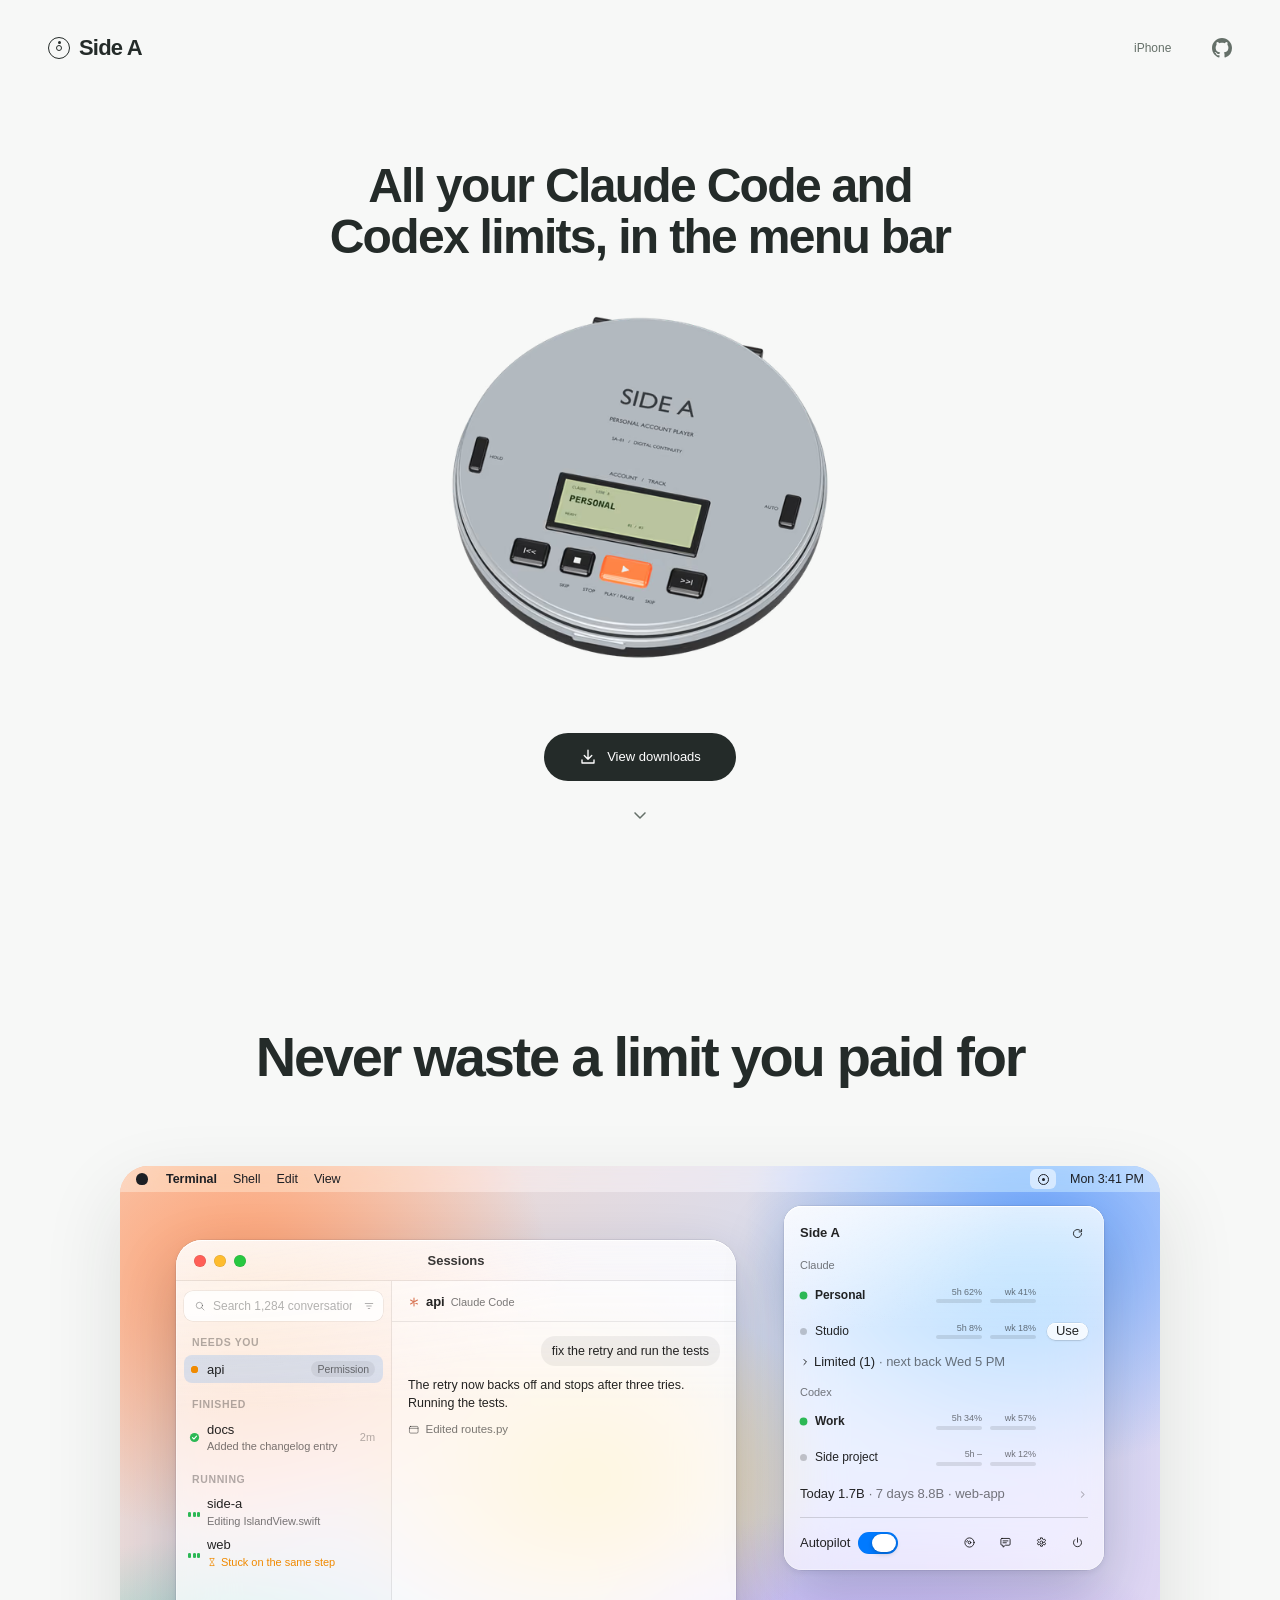
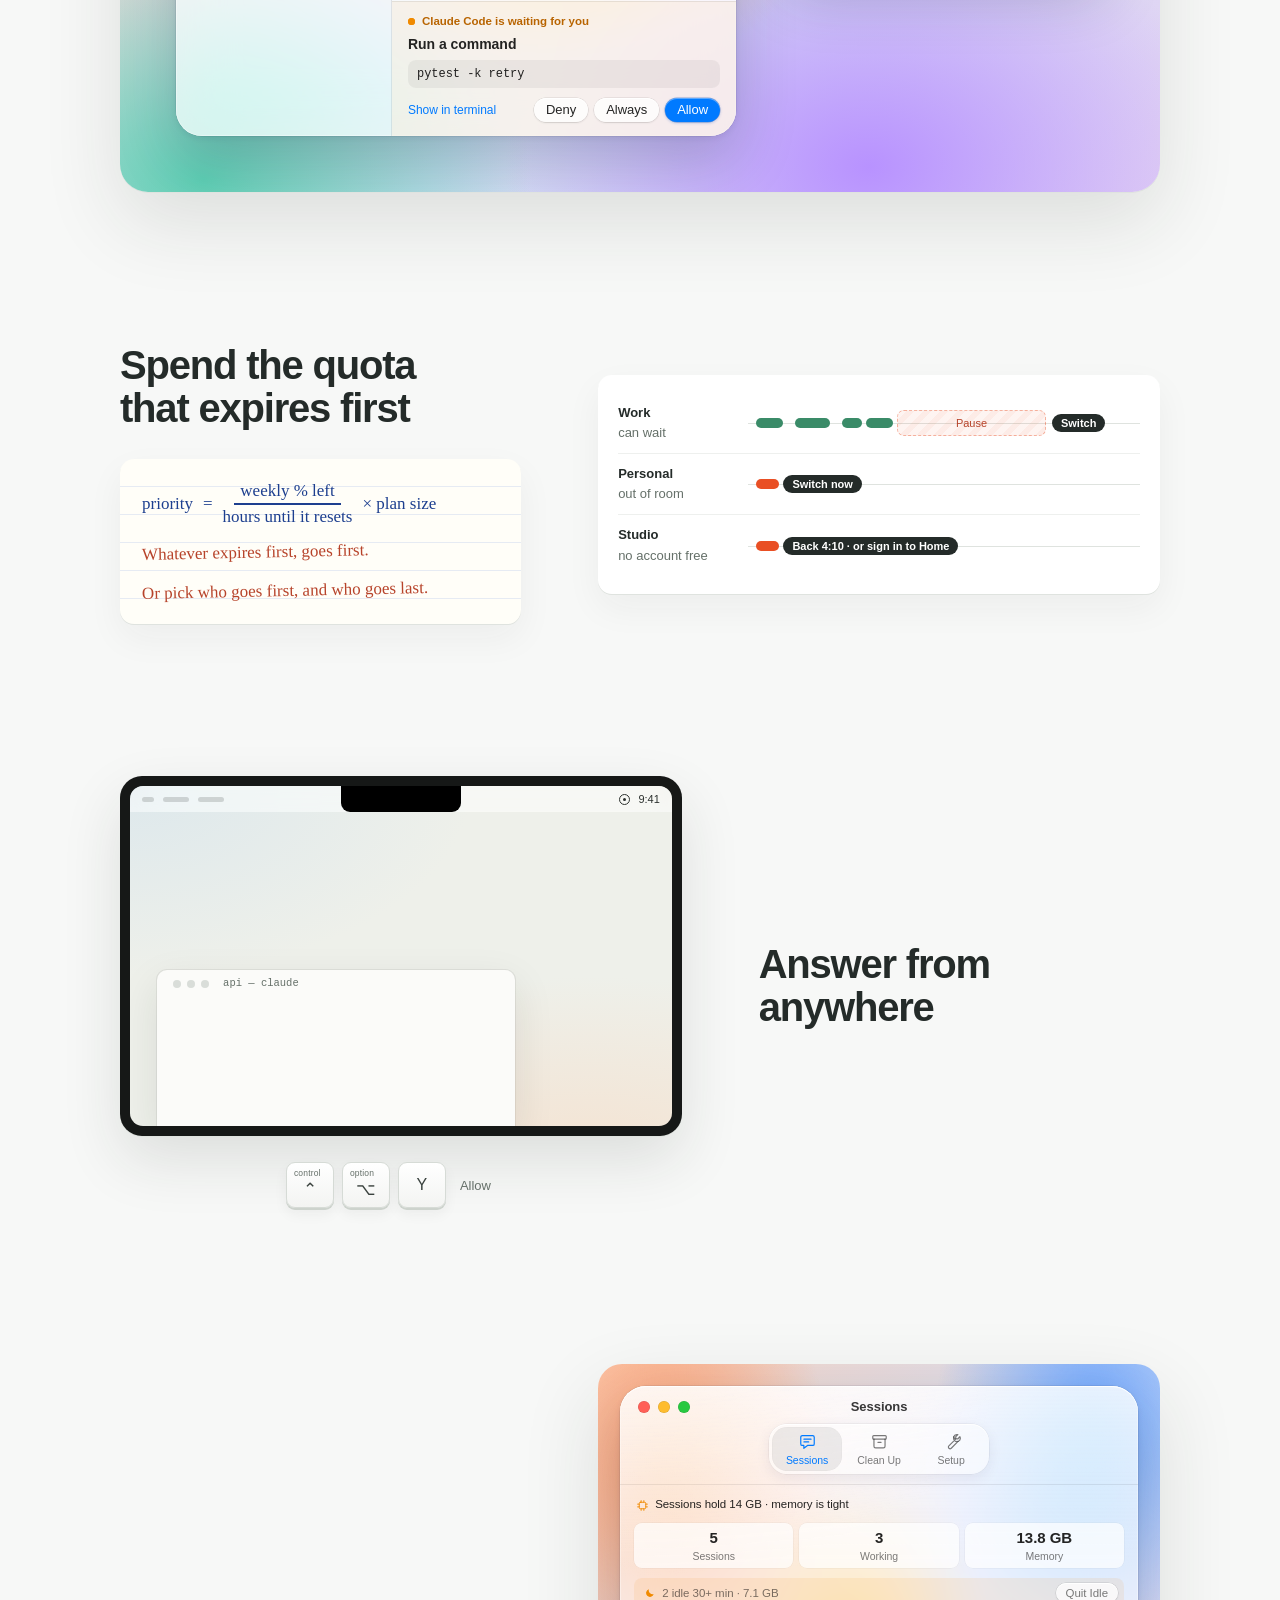
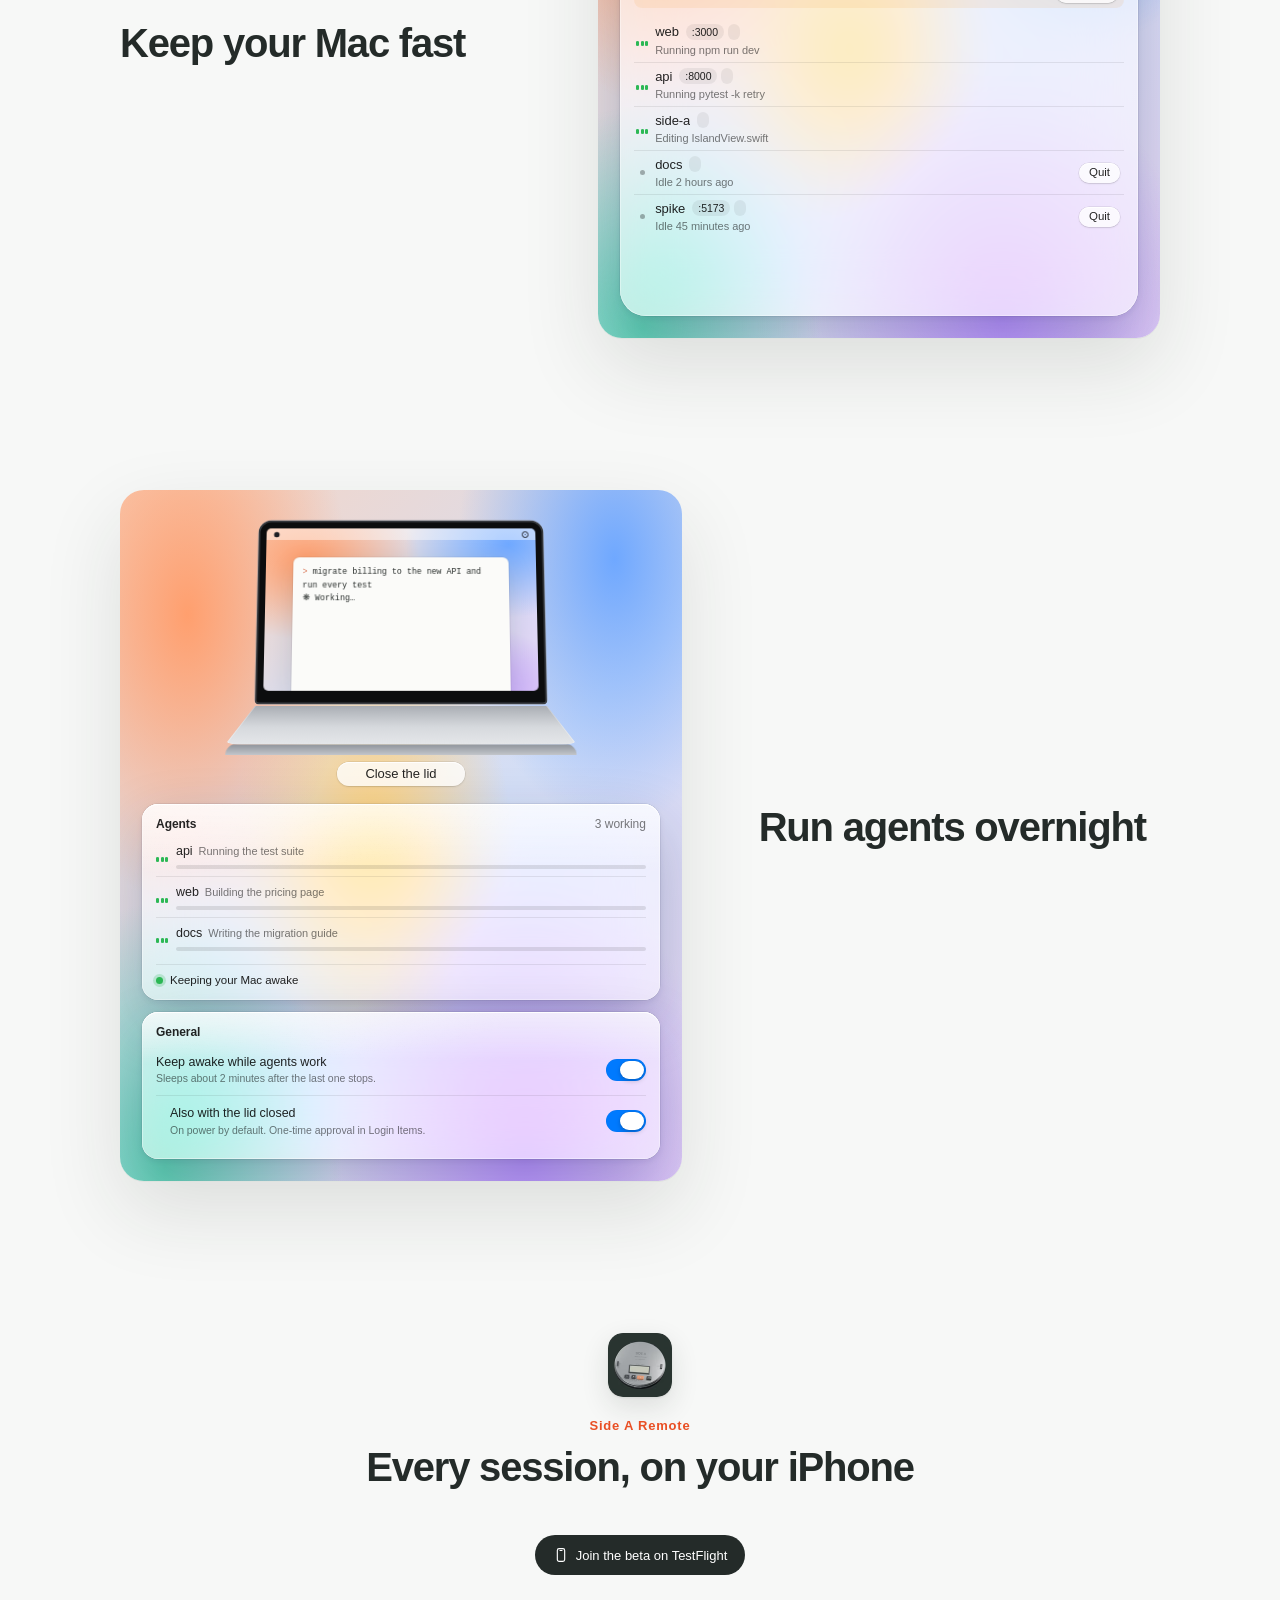
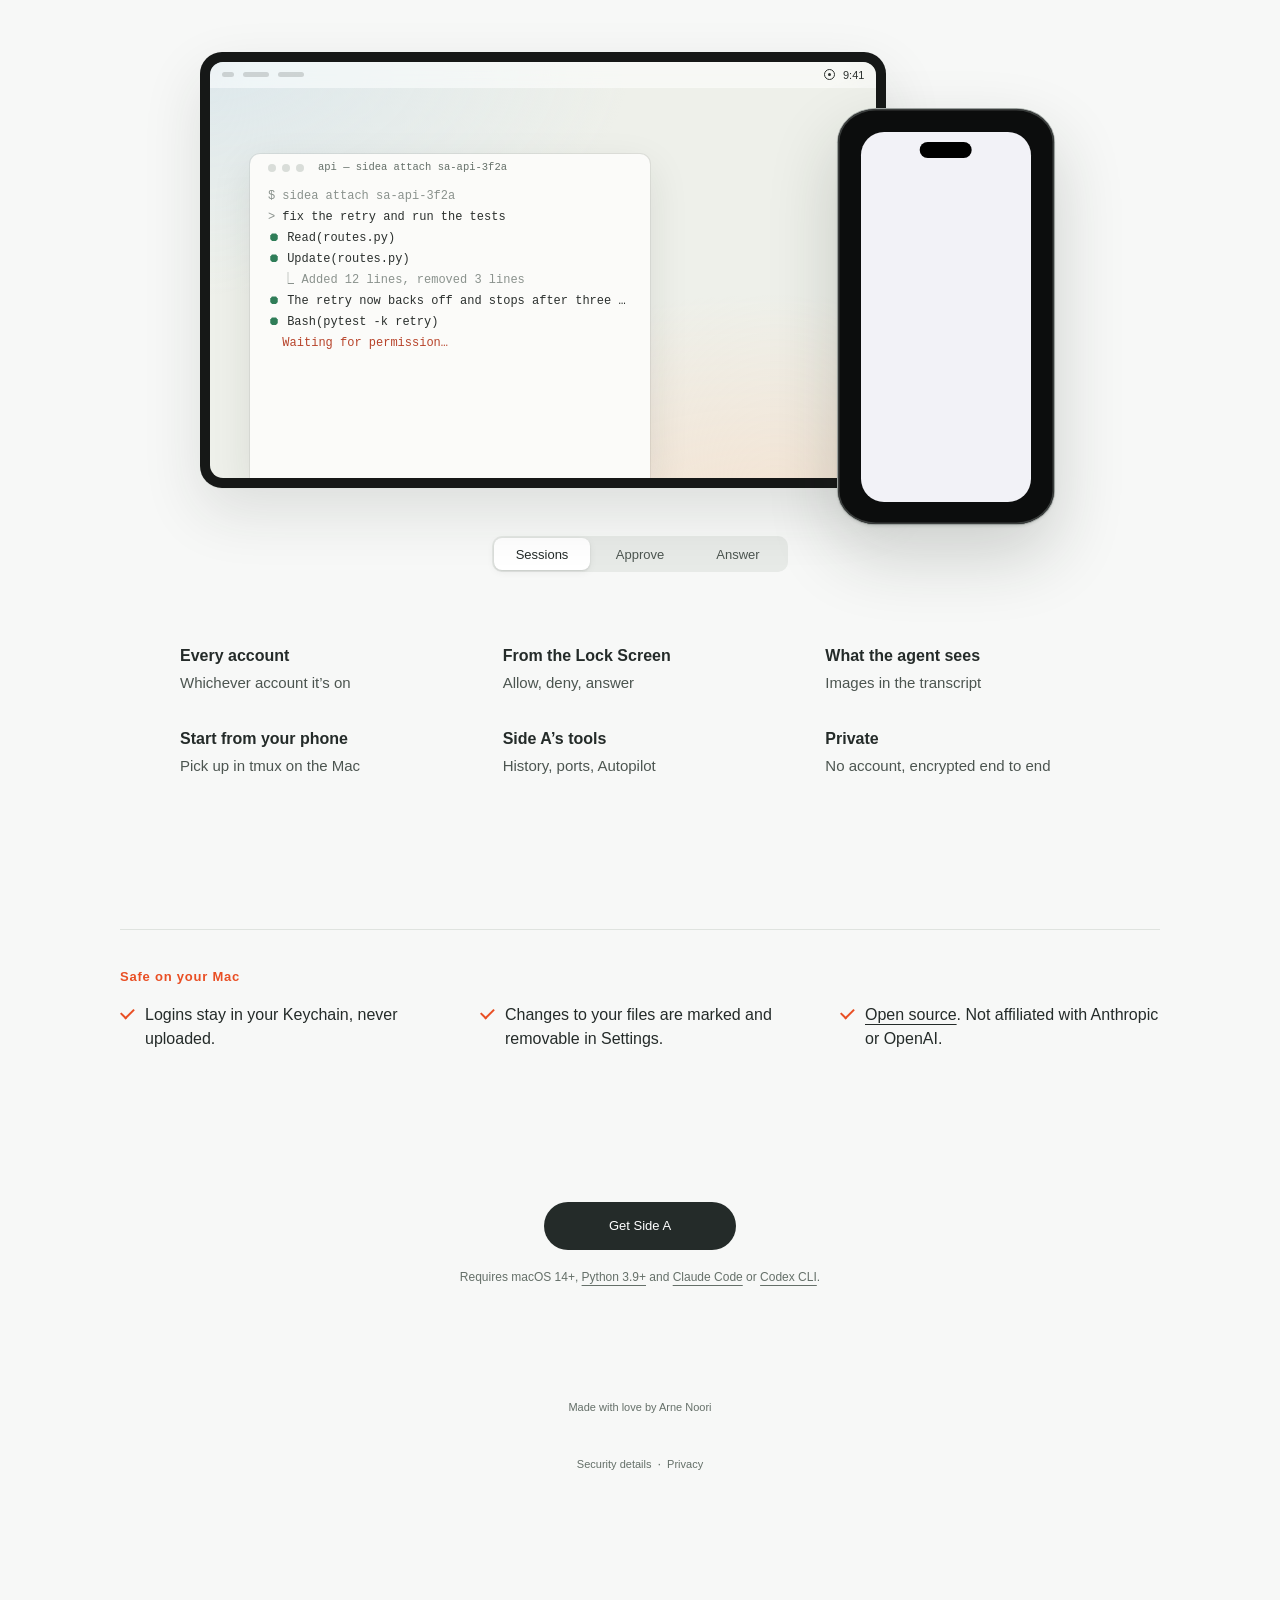
==== docs/index.html @ 32e7f41f "site: update the Side A download experience" ====
<!doctype html>
<html lang="en">
<head>
  <meta charset="UTF-8" />
  <meta name="viewport" content="width=device-width, initial-scale=1" />
  <meta http-equiv="Content-Security-Policy" content="default-src 'self'; script-src 'self'; style-src 'self'; img-src 'self' data:; connect-src 'self' https://api.github.com https://us.i.posthog.com; font-src 'self'; object-src 'none'; base-uri 'self'; form-action 'none'" />
  <meta name="theme-color" content="#f7f8f7" />
  <meta name="description" content="Every Claude Code and Codex limit in your Mac menu bar. Side A uses the quota that expires first." />
  <meta property="og:title" content="Side A: use every Claude Code and Codex limit you pay for" />
  <meta property="og:description" content="Every limit in your menu bar. Side A uses the quota that expires first." />
  <meta property="og:type" content="website" />
  <meta property="og:image" content="https://getsidea.com/social.jpg" />
  <meta property="og:image:width" content="1200" />
  <meta property="og:image:height" content="630" />
  <meta property="og:url" content="https://getsidea.com/" />
  <meta name="twitter:card" content="summary_large_image" />
  <meta name="author" content="Arne Noori" />
  <meta property="og:site_name" content="Side A" />
  <meta property="og:image:alt" content="Never waste a Claude Code limit: Side A, a silver portable account player for Mac" />
  <link rel="alternate" type="text/markdown" href="https://getsidea.com/index.md" title="Product and setup guide" />
  <link rel="canonical" href="https://getsidea.com/" />
  <link rel="icon" type="image/svg+xml" href="./favicon.svg" />
  <title>Side A: usage limits and account autopilot for Claude Code and Codex</title>
  <script type="application/ld+json">{"@context":"https://schema.org","@graph":[{"@type":"SoftwareApplication","@id":"https://getsidea.com/#app","name":"Side A","url":"https://getsidea.com/","applicationCategory":"DeveloperApplication","operatingSystem":"macOS 14 or later","description":"A Mac menu bar app that shows the 5-hour and weekly usage limits of all your Claude Code and Codex accounts and switches the Mac-wide login to the account whose quota is most at risk of going unused. Signed and Apple-notarized public preview.","image":"https://getsidea.com/social.jpg","softwareRequirements":"Python 3.9 or later; Claude Code or Codex CLI.","author":{"@type":"Person","name":"Arne Noori","url":"https://arne.ai"},"featureList":["5-hour and weekly limits for every account","Mac-wide account switching","Autopilot based on expiring quota that moves running sessions, timed to keep the prompt cache","Dynamic Island for Claude Code and Codex permission requests, questions, plans and finished sessions","Running sessions with step, flags, notes and stop","Search across every Claude Code and Codex conversation","Token usage by project, day and model, with worth at API prices","5-hour window priming","Keeps the Mac awake while agents work, optionally with the lid closed, and lets it sleep when they finish"]},{"@type":"WebSite","@id":"https://getsidea.com/#website","name":"Side A","url":"https://getsidea.com/","inLanguage":"en"}]}</script>
  <script type="module" crossorigin src="./assets/main-BV9wp1kD.js"></script>
  <link rel="stylesheet" crossorigin href="./assets/main-foANFZsY.css">
  <link rel="stylesheet" crossorigin href="./assets/style-CK1wNR4b.css">
</head>
<body>
  <div class="page">
    <header>
      <a class="wordmark" href="./" aria-label="Side A home"><span class="disc-mark" aria-hidden="true"></span>Side A</a>
      <nav><a class="quiet-button" href="#remote">iPhone</a><a class="icon-link" href="https://github.com/arnenoori/side-a-source" aria-label="Side A on GitHub" title="GitHub"><svg viewBox="0 0 16 16" aria-hidden="true"><path fill="currentColor" d="M8 0C3.58 0 0 3.58 0 8c0 3.54 2.29 6.53 5.47 7.59.4.07.55-.17.55-.38 0-.19-.01-.82-.01-1.49-2.01.37-2.53-.49-2.69-.94-.09-.23-.48-.94-.82-1.13-.28-.15-.68-.52-.01-.53.63-.01 1.08.58 1.23.82.72 1.21 1.87.87 2.33.66.07-.52.28-.87.51-1.07-1.78-.2-3.64-.89-3.64-3.95 0-.87.31-1.59.82-2.15-.08-.2-.36-1.02.08-2.12 0 0 .67-.21 2.2.82.64-.18 1.32-.27 2-.27.68 0 1.36.09 2 .27 1.53-1.04 2.2-.82 2.2-.82.44 1.1.16 1.92.08 2.12.51.56.82 1.27.82 2.15 0 3.07-1.87 3.75-3.65 3.95.29.25.54.73.54 1.48 0 1.07-.01 1.93-.01 2.2 0 .21.15.46.55.38A8.013 8.013 0 0016 8c0-4.42-3.58-8-8-8z"/></svg></a></nav>
    </header>
    <main>
      <div class="intro">
      <div class="title">
        <h1>All your Claude Code and Codex limits, in the menu bar</h1>
      </div>
      <div class="stage" id="stage" role="group" aria-label="Interactive Side A player preview">
        <picture>
          <source type="image/avif" srcset="./poster-small.avif 624w, ./poster.avif 1248w" sizes="(max-width: 600px) 90vw, 624px" />
          <img draggable="false" class="fallback" id="fallback" src="./poster.webp" srcset="./poster-small.webp 624w, ./poster.webp 1248w" sizes="(max-width: 600px) 90vw, 624px" width="1248" height="1120" alt="Side A’s silver portable account player" fetchpriority="high" decoding="async" />
        </picture>
        <canvas id="player" tabindex="0" aria-label="Try the player. Left and right arrows switch demo accounts. Enter opens the lid. Space plays or pauses." aria-describedby="model-hint"></canvas>
        <div class="sr-only" id="model-hint">Go on. Press a button.</div>
        <p class="sr-only" id="preview-status" aria-live="polite">Preview account: Personal, Claude.</p>
      </div>
      <div class="download-area">
        <a class="download" id="download" data-download href="https://github.com/arnenoori/side-a-releases/releases">
          <svg width="18" height="18" viewBox="0 0 24 24" fill="none" aria-hidden="true"><path d="M12 3v12m-5-5 5 5 5-5M4 16v4h16v-4" stroke="currentColor" stroke-width="1.8" stroke-linecap="round" stroke-linejoin="round" /></svg>
          <span id="download-label">View downloads</span>
        </a>
        <p class="sr-only" id="release-status" role="status"></p>
        <noscript><p><a href="https://github.com/arnenoori/side-a-releases/releases">View available downloads</a></p></noscript>
      </div>
      <a class="scroll-cue" href="#how" aria-label="How it works"><svg width="20" height="20" viewBox="0 0 24 24" fill="none" aria-hidden="true"><path d="M6 9.5l6 6 6-6" stroke="currentColor" stroke-width="1.8" stroke-linecap="round" stroke-linejoin="round" /></svg></a>
      </div>
      <div class="how" id="how">
        <section class="hero">
          <h2 class="lead">Never waste a limit you paid for</h2>
          <!-- The app, rebuilt in HTML and CSS from the SwiftUI views (MenuPlayer, SettingsView, SessionsView). Every control works; the data is a demo. -->
          <svg class="sprite" aria-hidden="true" focusable="false">
            <symbol id="i-refresh" viewBox="0 0 24 24"><path d="M19.5 12a7.5 7.5 0 1 1-2.2-5.3" /><path d="M19.5 4.5v4.6h-4.6" /></symbol>
            <symbol id="i-chevron" viewBox="0 0 24 24"><path d="M9.5 6l6 6-6 6" /></symbol>
            <symbol id="i-plus" viewBox="0 0 24 24"><path d="M12 5.5v13M5.5 12h13" /></symbol>
            <symbol id="i-disc" viewBox="0 0 24 24"><circle cx="12" cy="12" r="8.5" /><circle cx="12" cy="12" r="2.4" /><path d="M8.2 8.2a5.4 5.4 0 0 0-1.4 2.6" /></symbol>
            <symbol id="i-gear" viewBox="0 0 24 24"><circle cx="12" cy="12" r="2.8" /><path d="M10.4 3.5h3.2l.5 2.3 1.6.9 2.2-.8 1.6 2.8-1.7 1.6v1.8l1.7 1.6-1.6 2.8-2.2-.8-1.6.9-.5 2.3h-3.2l-.5-2.3-1.6-.9-2.2.8-1.6-2.8 1.7-1.6v-1.8L4.6 8.7l1.6-2.8 2.2.8 1.6-.9z" /></symbol>
            <symbol id="i-power" viewBox="0 0 24 24"><path d="M12 3.5v8" /><path d="M7 6.6a7.5 7.5 0 1 0 10 0" /></symbol>
            <symbol id="i-people" viewBox="0 0 24 24"><circle cx="9" cy="8.2" r="3.2" /><path d="M3 19.5c.4-3.3 2.9-5.4 6-5.4s5.6 2.1 6 5.4" /><circle cx="16.6" cy="8.8" r="2.5" /><path d="M16.4 13.9c2.6.2 4.3 2 4.6 4.6" /></symbol>
            <symbol id="i-chart" viewBox="0 0 24 24"><rect x="4" y="12" width="3.6" height="8" rx=".9" /><rect x="10.2" y="5" width="3.6" height="15" rx=".9" /><rect x="16.4" y="9" width="3.6" height="11" rx=".9" /></symbol>
            <symbol id="i-bubble" viewBox="0 0 24 24"><path d="M5.5 4.5h13a2 2 0 0 1 2 2v8.5a2 2 0 0 1-2 2H12l-4.6 3.6v-3.6H5.5a2 2 0 0 1-2-2V6.5a2 2 0 0 1 2-2z" /><path d="M7.5 9h9M7.5 12.5h6" /></symbol>
            <symbol id="i-cycle" viewBox="0 0 24 24"><path d="M4.5 12a7.5 7.5 0 0 1 13-5.1l1.9 2" /><path d="M19.4 4.6v4.4H15" /><path d="M19.5 12a7.5 7.5 0 0 1-13 5.1l-1.9-2" /><path d="M4.6 19.4V15H9" /></symbol>
            <symbol id="i-search" viewBox="0 0 24 24"><circle cx="10.8" cy="10.8" r="6.3" /><path d="M15.5 15.5l4.5 4.5" /></symbol>
            <symbol id="i-filter" viewBox="0 0 24 24"><path d="M4.5 7h15M7.5 12h9M10.5 17h3" /></symbol>
            <symbol id="i-hourglass" viewBox="0 0 24 24"><path d="M7 3.5h10M7 20.5h10" /><path d="M8 3.5v2.4c0 2.6 4 3.6 4 6.1 0-2.5 4-3.5 4-6.1V3.5M8 20.5v-2.4c0-2.6 4-3.6 4-6.1 0 2.5 4 3.5 4 6.1v2.4" /></symbol>
            <symbol id="i-check-fill" viewBox="0 0 24 24"><circle cx="12" cy="12" r="10" fill="currentColor" stroke="none" /><path d="M7.6 12.3l3 3 5.8-6.2" stroke="#fff" stroke-width="2.4" /></symbol>
            <symbol id="i-asterisk" viewBox="0 0 24 24"><path d="M12 4v16M5.1 8l13.8 8M18.9 8L5.1 16" /></symbol>
            <symbol id="i-terminal" viewBox="0 0 24 24"><rect x="3" y="5" width="18" height="14" rx="2.5" /><path d="M3 9h18" /></symbol>
            <symbol id="i-chevron-up" viewBox="0 0 24 24"><path d="M6 15l6-6 6 6" /></symbol>
            <symbol id="i-reply" viewBox="0 0 24 24"><path d="M10 5.5L3.5 11.5 10 17.5v-3.7c4.6 0 8 1.3 10.5 4.7-.6-5.4-3.7-9.6-10.5-10.2z" fill="currentColor" stroke="none" /></symbol>
            <symbol id="i-code" viewBox="0 0 24 24"><path d="M8.5 7l-5 5 5 5M15.5 7l5 5-5 5" /></symbol>
            <symbol id="i-check" viewBox="0 0 24 24"><path d="M5.5 12.5l4.2 4.2 8.8-9.4" /></symbol>
            <symbol id="i-x" viewBox="0 0 24 24"><path d="M7 7l10 10M17 7L7 17" /></symbol>
            <symbol id="i-chip" viewBox="0 0 24 24"><rect x="6" y="6" width="12" height="12" rx="2" /><path d="M9.5 3v3M14.5 3v3M9.5 18v3M14.5 18v3M3 9.5h3M3 14.5h3M18 9.5h3M18 14.5h3" /></symbol>
            <symbol id="i-moon" viewBox="0 0 24 24"><path d="M19.5 14.2A7.8 7.8 0 0 1 9.8 4.5a7.8 7.8 0 1 0 9.7 9.7z" fill="currentColor" stroke="none" /></symbol>
            <symbol id="i-archive" viewBox="0 0 24 24"><rect x="3.5" y="4.5" width="17" height="4.5" rx="1.2" /><path d="M5 9v9a2 2 0 0 0 2 2h10a2 2 0 0 0 2-2V9M10 13h4" /></symbol>
            <symbol id="i-wrench" viewBox="0 0 24 24"><path d="M14.7 6.3a4.5 4.5 0 0 0 5.6 5.6l-8.6 8.6a2.1 2.1 0 0 1-3-3l8.6-8.6a4.5 4.5 0 0 1-2.6-2.6z" /><path d="M14.7 6.3a4.5 4.5 0 0 1 5.3-2.9l-2.8 2.8.5 2.1 2.1.5 2.8-2.8a4.5 4.5 0 0 1-2.3 5.9" /></symbol>
          </svg>

          <div class="desk" role="group" aria-label="Side A, rebuilt in the browser. Try the menu and the Settings window.">
            <div class="desk-bar"><span class="desk-apple" aria-hidden="true"></span><span class="desk-menus" aria-hidden="true"><b>Terminal</b><span>Shell</span><span>Edit</span><span>View</span></span><span class="desk-right"><button type="button" class="desk-status" aria-label="Side A" aria-expanded="true" aria-controls="mm"><span class="mini-disc"></span></button><span aria-hidden="true">Mon 3:41 PM</span></span></div>

            <!-- Settings window -->
            <div class="mw glass" data-mock="settings" data-mode="sessions" role="region" aria-label="Side A Sessions and Settings">
              <div class="mw-toolbar">
                <span class="lights"><button type="button" data-light="close" aria-label="Close Settings"></button><button type="button" data-light="minimize" aria-label="Minimize Settings"></button><i aria-hidden="true"></i></span>
                <p class="mw-title" aria-hidden="true">Sessions</p>
                <div class="mw-tabs" role="tablist" aria-label="Settings">
                  <button type="button" role="tab" id="mt-accounts" aria-controls="mp-accounts" aria-selected="false" tabindex="-1" data-tab="accounts"><svg aria-hidden="true"><use href="#i-people" /></svg>Accounts</button>
                  <button type="button" role="tab" id="mt-autopilot" aria-controls="mp-autopilot" aria-selected="false" tabindex="-1" data-tab="autopilot"><svg aria-hidden="true"><use href="#i-cycle" /></svg>Autopilot</button>
                  <button type="button" role="tab" id="mt-usage" aria-controls="mp-usage" aria-selected="false" tabindex="-1" data-tab="usage"><svg aria-hidden="true"><use href="#i-chart" /></svg>Usage</button>
                  <button type="button" role="tab" id="mt-general" aria-controls="mp-general" aria-selected="false" tabindex="-1" data-tab="general"><svg aria-hidden="true"><use href="#i-gear" /></svg>General</button>
                </div>
              </div>

              <!-- Accounts -->
              <div class="mw-pane form" role="tabpanel" id="mp-accounts" aria-labelledby="mt-accounts" tabindex="0" hidden>
                <p class="f-head">Claude</p>
                <div class="f-section">
                  <div class="f-row acct" data-account="personal">
                    <span class="acct-id"><b>Personal</b><small>you@example.com</small></span>
                    <span class="mini" data-pct="62"><span class="mini-l">5h 62%</span><span class="mini-bar"><i></i></span><span class="mini-r">2h 10m</span></span>
                    <span class="mini" data-pct="41"><span class="mini-l">wk 41%</span><span class="mini-bar"><i></i></span><span class="mini-r">Sat 5 PM</span></span>
                    <span class="acct-act"><span class="in-use">In use</span><button type="button" class="push" data-use="personal">Use</button></span>
                  </div>
                  <div class="f-row acct" data-account="studio">
                    <span class="acct-id"><b>Studio</b><small>studio@example.com</small></span>
                    <span class="mini" data-pct="8"><span class="mini-l">5h 8%</span><span class="mini-bar"><i></i></span><span class="mini-r">4h 2m</span></span>
                    <span class="mini" data-pct="18"><span class="mini-l">wk 18%</span><span class="mini-bar"><i></i></span><span class="mini-r">Mon 9 AM</span></span>
                    <span class="acct-act"><span class="in-use">In use</span><button type="button" class="push" data-use="studio">Use</button></span>
                  </div>
                  <div class="f-row acct" data-account="weekend">
                    <span class="acct-id"><b>Weekend</b><small>weekend@example.com</small></span>
                    <span class="mini" data-pct="0" data-empty><span class="mini-l">5h –</span><span class="mini-bar"><i></i></span><span class="mini-r">&nbsp;</span></span>
                    <span class="mini" data-pct="100"><span class="mini-l">wk 100%</span><span class="mini-bar"><i></i></span><span class="mini-r">Wed 5 PM</span></span>
                    <span class="acct-act"><span class="in-use">In use</span><button type="button" class="push" data-use="weekend">Use</button></span>
                  </div>
                </div>
                <p class="f-head">Codex</p>
                <div class="f-section">
                  <div class="f-row acct active" data-codex>
                    <span class="acct-id"><b>Work</b><small>work@example.com</small></span>
                    <span class="mini" data-pct="34"><span class="mini-l">5h 34%</span><span class="mini-bar"><i></i></span><span class="mini-r">3h 5m</span></span>
                    <span class="mini" data-pct="57"><span class="mini-l">wk 57%</span><span class="mini-bar"><i></i></span><span class="mini-r">Fri 8 AM</span></span>
                    <span class="acct-act"><span class="in-use">In use</span></span>
                  </div>
                  <div class="f-row acct" data-codex>
                    <span class="acct-id"><b>Side project</b><small>side@example.com</small></span>
                    <span class="mini" data-pct="0" data-empty><span class="mini-l">5h –</span><span class="mini-bar"><i></i></span><span class="mini-r">&nbsp;</span></span>
                    <span class="mini" data-pct="12"><span class="mini-l">wk 12%</span><span class="mini-bar"><i></i></span><span class="mini-r">Thu 2 PM</span></span>
                    <span class="acct-act"></span>
                  </div>
                </div>
                <p class="f-head">Add account</p>
                <div class="f-section">
                  <div class="f-row"><span>Agent</span><span class="segmented" role="radiogroup" aria-label="Agent"><button type="button" role="radio" aria-checked="true">Claude</button><button type="button" role="radio" aria-checked="false">Codex</button></span></div>
                  <label class="f-row"><span>Name</span><input class="field" type="text" placeholder="Personal" autocomplete="off" /></label>
                  <div class="f-row end"><button type="button" class="push" disabled>Sign in with <span data-agent>Claude</span></button></div>
                </div>
              </div>

              <!-- Usage -->
              <div class="mw-pane form" role="tabpanel" id="mp-usage" aria-labelledby="mt-usage" tabindex="0" hidden>
                <div class="f-section tiles">
                  <div class="tile"><small>Today</small><b>1.7B</b><small>+12% vs usual by 3 PM</small></div>
                  <div class="tile"><small>7 days</small><b>8.8B</b><small>+6% vs the week before</small></div>
                  <div class="tile"><small>30 days</small><b>38.2B</b><small>tokens</small></div>
                </div>
                <p class="f-head">Worth at API prices</p>
                <div class="f-section">
                  <div class="f-row"><span>Last 7 days</span><span class="num">$2,912</span></div>
                  <div class="f-row"><span>Last 30 days</span><span class="num">$11,486</span></div>
                  <div class="f-row"><span>Opus 5.5</span><span class="num sec">$9,870</span></div>
                  <div class="f-row"><span>Sonnet 5</span><span class="num sec">$1,616</span></div>
                </div>
                <p class="f-foot">What the same Claude tokens would cost on Anthropic's API. Your plans cover them for a flat price.</p>
                <p class="f-head">Tokens per day</p>
                <div class="f-section">
                  <div class="chart" role="img" aria-label="Tokens per day for the last 30 days, between about half a billion and 2.3 billion a day.">
                    <div class="chart-plot" aria-hidden="true"><span class="grid g3">3B</span><span class="grid g2">2B</span><span class="grid g1">1B</span><span class="grid g0">0</span><div class="bars"></div></div>
                    <p class="chart-x" aria-hidden="true"><span>Sep 13</span><span>Sep 20</span><span>Sep 27</span><span>Oct 4</span><span>Oct 11</span></p>
                    <p class="chart-key" aria-hidden="true"><span class="k1">Opus 5.5</span><span class="k2">Sonnet 5</span></p>
                  </div>
                </div>
                <p class="f-head">Projects</p>
                <div class="f-section">
                  <div class="f-row share" data-pct="47"><span>web-app<span class="mini-bar wide"><i></i></span></span><span class="num">9.4B&nbsp; 47%</span></div>
                  <div class="f-row share" data-pct="30"><span>api<span class="mini-bar wide"><i></i></span></span><span class="num">6.1B&nbsp; 30%</span></div>
                  <div class="f-row share" data-pct="19"><span>mobile<span class="mini-bar wide"><i></i></span></span><span class="num">3.8B&nbsp; 19%</span></div>
                  <div class="f-row share" data-pct="4"><span>docs<span class="mini-bar wide"><i></i></span></span><span class="num">900.0M&nbsp; 4%</span></div>
                </div>
              </div>

              <!-- Sessions -->
              <div class="mw-pane s-pane" role="region" id="mp-sessions" aria-label="Sessions">
                <div class="s-side">
                  <label class="s-search"><svg aria-hidden="true"><use href="#i-search" /></svg><input type="search" placeholder="Search 1,284 conversations" aria-label="Search conversations" autocomplete="off" /><svg aria-hidden="true" class="s-filter"><use href="#i-filter" /></svg></label>
                  <div class="s-list">
                    <p class="s-label" data-label="waiting">Needs you</p>
                    <button type="button" class="s-row" data-session="api" data-group="waiting" aria-current="true"><span class="s-lead"><span class="waiting-dot orig"></span><span class="eq alt"><i></i><i></i><i></i></span></span><span class="s-main"><span class="s-title">api</span><span class="s-sub alt" data-run>Running pytest -k retry</span></span><span class="chip orig">Permission</span></button>
                    <p class="s-label" data-label="finished">Finished</p>
                    <button type="button" class="s-row tall" data-session="docs" data-group="finished"><span class="s-lead"><svg class="ok orig" aria-hidden="true"><use href="#i-check-fill" /></svg><span class="eq alt"><i></i><i></i><i></i></span></span><span class="s-main"><span class="s-title">docs</span><span class="s-sub orig">Added the changelog entry</span><span class="s-sub alt">Working</span></span><span class="s-when orig">2m</span></button>
                    <p class="s-label" data-label="running">Running</p>
                    <button type="button" class="s-row tall" data-session="side-a" data-group="running"><span class="s-lead"><span class="eq"><i></i><i></i><i></i></span></span><span class="s-main"><span class="s-title">side-a</span><span class="s-sub" data-steps="Editing IslandView.swift|Running swift test|Reading IslandModel.swift">Editing IslandView.swift</span></span></button>
                    <button type="button" class="s-row tall" data-session="web" data-group="running"><span class="s-lead"><span class="eq"><i></i><i></i><i></i></span></span><span class="s-main"><span class="s-title">web</span><span class="s-sub warn orig"><svg aria-hidden="true"><use href="#i-hourglass" /></svg>Stuck on the same step</span><span class="s-sub mail alt" data-mail-line>Note waits for its next step</span></span></button>
                    <p class="s-empty" hidden>Nothing matches</p>
                  </div>
                </div>
                <div class="s-view">
                  <div class="v" data-view="api">
                    <p class="v-head"><svg aria-hidden="true"><use href="#i-asterisk" /></svg>api <small>Claude Code</small></p>
                    <div class="v-body">
                      <p class="msg user">fix the retry and run the tests</p>
                      <p class="msg">The retry now backs off and stops after three tries. Running the tests.</p>
                      <p class="tool"><svg aria-hidden="true"><use href="#i-terminal" /></svg>Edited routes.py</p>
                      <p class="msg late">All 48 tests pass.</p>
                    </div>
                    <div class="req">
                      <p class="req-kicker"><span class="waiting-dot"></span>Claude Code is waiting for you</p>
                      <p class="req-head">Run a command</p>
                      <p class="req-detail">pytest -k retry</p>
                      <div class="req-actions"><span class="link">Show in terminal</span><span class="spacer"></span><button type="button" class="push" data-answer="Denied">Deny</button><button type="button" class="push" data-answer="Always allowed pytest">Always</button><button type="button" class="push prominent" data-answer="Allowed">Allow</button></div>
                    </div>
                    <p class="req-done" role="status"></p>
                  </div>
                  <div class="v" data-view="docs" hidden>
                    <p class="v-head"><svg aria-hidden="true"><use href="#i-asterisk" /></svg>docs <small>Claude Code</small></p>
                    <div class="v-body">
                      <p class="msg user">add a changelog entry for the retry fix</p>
                      <p class="tool"><svg aria-hidden="true"><use href="#i-terminal" /></svg>Edited CHANGELOG.md</p>
                      <p class="msg">Added the changelog entry under 0.5.26.</p>
                    </div>
                    <form class="reply" action="#"><input type="text" placeholder="Reply to docs" aria-label="Reply to docs" autocomplete="off" /><button type="submit" class="push prominent">Send</button></form>
                  </div>
                  <div class="v" data-view="side-a" hidden>
                    <p class="v-head"><svg aria-hidden="true"><use href="#i-asterisk" /></svg>side-a <small>Claude Code</small></p>
                    <div class="v-body">
                      <p class="msg user">make the island spring a little softer</p>
                      <p class="tool"><svg aria-hidden="true"><use href="#i-terminal" /></svg>Read IslandView.swift</p>
                      <p class="msg">Lowering the damping to 0.8 and checking the tests.</p>
                    </div>
                  </div>
                  <div class="v" data-view="web" hidden>
                    <p class="v-head"><svg aria-hidden="true"><use href="#i-asterisk" /></svg>web <small>Claude Code</small></p>
                    <div class="v-body">
                      <p class="msg user">ship the new pricing page</p>
                      <p class="tool"><svg aria-hidden="true"><use href="#i-terminal" /></svg>Running npm run build</p>
                    </div>
                    <div class="stuck">
                      <p>Its transcript hasn't moved in a while. A long command may still be running.</p>
                      <div class="req-actions"><span class="spacer"></span><button type="button" class="push" data-mail="Stops before its next step">Stop</button><button type="button" class="push" data-mail="Note waits for its next step">Send a Note…</button></div>
                    </div>
                  </div>
                </div>
              </div>

              <!-- Autopilot -->
              <div class="mw-pane form" role="tabpanel" id="mp-autopilot" aria-labelledby="mt-autopilot" tabindex="0" hidden>
                <div class="f-section">
                  <div class="f-row"><span class="f-label"><b class="big">Autopilot</b><small data-autopilot-status>On. Using Personal. Warms up idle windows from 8:30.</small></span><button type="button" class="switch" role="switch" aria-checked="true" aria-label="Autopilot" data-autopilot><span></span></button></div>
                  <div class="f-row"><span class="f-label">Move at<small>When an account reaches this much of its 5-hour or weekly limit, Autopilot moves your sessions to another.</small></span><span class="popup">95%</span></div>
                </div>
                <p class="f-head">Left across your accounts</p>
                <div class="f-section">
                  <div class="f-row"><span class="f-label">All accounts<small>Weekend is back Wed 5 PM</small></span><span>5-hour 75% left · week 47% left</span></div>
                </div>
                <p class="f-head">Up next</p>
                <div class="f-section">
                  <div class="f-row rank" data-rank="personal" data-pct="100"><b>Personal</b><span class="mini-bar wide"><i></i></span><span class="hand">1.4/h</span><span class="rank-tag"></span></div>
                  <div class="f-row rank" data-rank="studio" data-pct="64"><b>Studio</b><span class="mini-bar wide"><i></i></span><span class="hand">0.9/h</span><span class="rank-tag"></span></div>
                  <div class="f-row rank" data-rank="weekend" data-pct="3"><b>Weekend</b><span class="mini-bar wide"><i></i></span><span class="hand">–</span><span class="rank-tag">Limited</span></div>
                </div>
                <p class="f-foot hand">weekly % left ÷ hours until it resets × plan size</p>
              </div>

              <!-- General -->
              <div class="mw-pane form" role="tabpanel" id="mp-general" aria-labelledby="mt-general" tabindex="0" hidden>
                <div class="f-section">
                  <div class="f-row"><span class="f-label">Open at login</span><button type="button" class="switch" role="switch" aria-checked="true" aria-label="Open at login"><span></span></button></div>
                  <div class="f-row"><span class="f-label">Show only in the menu bar</span><button type="button" class="switch" role="switch" aria-checked="true" aria-label="Show only in the menu bar"><span></span></button></div>
                  <div class="f-row"><span class="f-label">Sound effects<small>Soft player clicks when the account changes, a session resumes, or one needs you.</small></span><button type="button" class="switch" role="switch" aria-checked="true" aria-label="Sound effects"><span></span></button></div>
                  <div class="f-row"><span class="f-label">Notify when a session needs you<small>When Claude Code asks for permission or input, even with Side A closed.</small></span><button type="button" class="switch" role="switch" aria-checked="false" aria-label="Notify when a session needs you"><span></span></button></div>
                </div>
                <div class="f-section">
                  <div class="f-row"><span class="f-label">Dynamic Island<small>Answer Claude Code and Codex from the notch, and see account changes as they happen.</small></span><button type="button" class="switch" role="switch" aria-checked="true" aria-label="Dynamic Island"><span></span></button></div>
                </div>
                <div class="f-section">
                  <div class="f-row"><span class="f-label">Keep awake while agents work<small>While a session works, your Mac stays awake. It can sleep about 2 minutes after the last one stops.</small></span><button type="button" class="switch" role="switch" aria-checked="true" aria-label="Keep awake while agents work"><span></span></button></div>
                  <div class="f-row"><span class="f-label">Also with the lid closed<small>Close the lid and agents keep running. On power by default. One-time approval in Login Items.</small></span><button type="button" class="switch" role="switch" aria-checked="false" aria-label="Also with the lid closed"><span></span></button></div>
                </div>
              </div>
            </div>

            <!-- Menu bar popover -->
            <div class="mm glass" id="mm" data-mock="menu" role="region" aria-label="Side A menu">
              <div class="mm-head"><p class="mm-title">Side A</p><button type="button" class="mm-icon" data-refresh aria-label="Refresh usage"><svg aria-hidden="true"><use href="#i-refresh" /></svg></button></div>
              <div class="mm-group">
                <p class="mm-provider">Claude</p>
                <div class="mm-row active" data-account="personal">
                  <span class="mm-dot"></span><span class="mm-name">Personal</span>
                  <span class="mini" data-pct="62" data-live><span class="mini-l">5h 62%</span><span class="mini-bar"><i></i></span></span>
                  <span class="mini" data-pct="41"><span class="mini-l">wk 41%</span><span class="mini-bar"><i></i></span></span>
                  <span class="mm-use"><button type="button" class="mini-btn" data-use="personal">Use</button></span>
                </div>
                <div class="mm-row" data-account="studio">
                  <span class="mm-dot"></span><span class="mm-name">Studio</span>
                  <span class="mini" data-pct="8"><span class="mini-l">5h 8%</span><span class="mini-bar"><i></i></span></span>
                  <span class="mini" data-pct="18"><span class="mini-l">wk 18%</span><span class="mini-bar"><i></i></span></span>
                  <span class="mm-use"><button type="button" class="mini-btn" data-use="studio">Use</button></span>
                </div>
                <button type="button" class="mm-limited" aria-expanded="false" aria-controls="mm-limited-rows"><svg aria-hidden="true"><use href="#i-chevron" /></svg>Limited (1) <span class="sec">· next back Wed 5 PM</span></button>
                <div id="mm-limited-rows" hidden>
                  <div class="mm-row" data-account="weekend">
                    <span class="mm-dot"></span><span class="mm-name">Weekend<small>Back Wed 5 PM</small></span>
                    <span class="mini" data-pct="0" data-empty><span class="mini-l">5h –</span><span class="mini-bar"><i></i></span></span>
                    <span class="mini" data-pct="100"><span class="mini-l">wk 100%</span><span class="mini-bar"><i></i></span></span>
                    <span class="mm-use"><button type="button" class="mini-btn" data-use="weekend">Use</button></span>
                  </div>
                </div>
              </div>
              <div class="mm-group">
                <p class="mm-provider">Codex</p>
                <div class="mm-row active" data-codex>
                  <span class="mm-dot"></span><span class="mm-name">Work</span>
                  <span class="mini" data-pct="34"><span class="mini-l">5h 34%</span><span class="mini-bar"><i></i></span></span>
                  <span class="mini" data-pct="57"><span class="mini-l">wk 57%</span><span class="mini-bar"><i></i></span></span>
                  <span class="mm-use"></span>
                </div>
                <div class="mm-row" data-codex>
                  <span class="mm-dot"></span><span class="mm-name">Side project</span>
                  <span class="mini" data-pct="0" data-empty><span class="mini-l">5h –</span><span class="mini-bar"><i></i></span></span>
                  <span class="mini" data-pct="12"><span class="mini-l">wk 12%</span><span class="mini-bar"><i></i></span></span>
                  <span class="mm-use"></span>
                </div>
              </div>
              <button type="button" class="mm-today" data-open="usage"><span>Today 1.7B</span><span class="sec">· 7 days 8.8B</span><span class="sec">· web-app</span><span class="spacer"></span><svg aria-hidden="true"><use href="#i-chevron" /></svg></button>
              <hr />
              <div class="mm-foot">
                <span id="mm-auto-label">Autopilot</span><button type="button" class="switch" role="switch" aria-checked="true" aria-labelledby="mm-auto-label" data-autopilot><span></span></button>
                <span class="spacer"></span>
                <button type="button" class="mm-icon" data-spin aria-label="Spin the disc"><svg aria-hidden="true"><use href="#i-disc" /></svg></button>
                <button type="button" class="mm-icon" data-open="sessions" aria-label="Sessions"><svg aria-hidden="true"><use href="#i-bubble" /></svg></button>
                <button type="button" class="mm-icon" data-open="general" aria-label="Settings"><svg aria-hidden="true"><use href="#i-gear" /></svg></button>
                <button type="button" class="mm-icon" data-quit-app aria-label="Quit Side A"><svg aria-hidden="true"><use href="#i-power" /></svg></button>
              </div>
            </div>
          </div>
        </section>

        <section class="pillar" id="switch" data-demo>
          <div class="pillar-text">
            <h2>Spend the quota that expires first</h2>
            <div class="paper aside" role="img" aria-label="Priority equals weekly percent left divided by hours until it resets, times plan size. Whatever expires first goes first, or choose which account goes first and which goes last.">
              <div class="hand formula" aria-hidden="true">
                <span>priority</span><span>=</span>
                <span class="frac"><span>weekly % left</span><span>hours until it resets</span></span>
                <span>&times; plan size</span>
              </div>
              <p class="hand note" aria-hidden="true"><span class="note-mark">Whatever expires first, goes first.<svg viewBox="0 0 300 10" preserveAspectRatio="none"><path d="M2 6 C 60 2, 120 9, 180 5 S 270 3, 298 6" /></svg></span></p>
              <p class="hand note" aria-hidden="true">Or pick who goes first, and who goes last.</p>
            </div>
          </div>
          <div class="pillar-demo">
            <div class="timeline" role="img" aria-label="Animation: Work's switch can wait, so it happens after its session pauses. Personal is out of room, so it switches at once. Studio is full with no account free, so Side A says when it's back and what would free it.">
              <div class="lane" aria-hidden="true">
                <p class="lane-label"><b>Work</b> can wait</p>
                <div class="track">
                  <i class="act a1"></i><i class="act a2"></i><i class="act a3"></i><i class="act a4"></i>
                  <span class="quiet"><span>Pause</span></span>
                  <span class="trade t-late">Switch</span>
                </div>
              </div>
              <div class="lane" aria-hidden="true">
                <p class="lane-label"><b>Personal</b> out of room</p>
                <div class="track">
                  <i class="act b1"></i>
                  <span class="trade t-now">Switch now</span>
                </div>
              </div>
              <div class="lane" aria-hidden="true">
                <p class="lane-label"><b>Studio</b> no account free</p>
                <div class="track">
                  <i class="act b1"></i>
                  <span class="trade t-now">Back 4:10 · or sign in to Home</span>
                </div>
              </div>
            </div>
          </div>
        </section>

        <section class="pillar" id="island" data-demo>
          <div class="pillar-text">
            <h2>Answer from anywhere</h2>
          </div>
          <div class="pillar-demo">
            <!-- The Dynamic Island, rebuilt from IslandView.swift: the notch grows into the card; the buttons and the ⌃⌥ shortcuts work. -->
            <div class="island-demo" data-state="rest">
              <div class="mac">
                <div class="screen">
                  <div class="menubar" aria-hidden="true"><span class="menubar-left"><i></i><i></i><i></i></span><span class="menubar-right"><span class="mini-disc"></span>9:41</span></div>
                  <div class="term" aria-hidden="true">
                    <div class="term-bar"><i></i><i></i><i></i><span data-term-title>api — claude</span></div>
                    <div class="term-lines"></div>
                  </div>
                  <div class="island" role="region" aria-label="Dynamic Island">
                    <div class="island-body">
                      <button type="button" class="pane strip" data-pane="compact" aria-label="A request is waiting. Open it.">
                        <span class="strip-l" data-glyph></span><span class="strip-gap"></span><span class="strip-r"><span class="beacon"></span></span>
                      </button>
                      <div class="pane strip" data-pane="ok">
                        <span class="strip-l" data-glyph></span><span class="strip-gap"></span><span class="strip-r" data-result></span>
                      </div>
                      <div class="pane card" data-pane="ask">
                        <div class="band"><span class="band-l"><span data-glyph></span><span data-agent>Claude Code</span></span><span class="band-gap"></span><span class="band-r"><button type="button" class="i-icon" data-act="collapse" aria-label="Collapse"><svg aria-hidden="true"><use href="#i-chevron-up" /></svg></button></span></div>
                        <div class="card-body">
                          <p class="i-context"><span data-title>api</span><span class="dim" data-place>  ·  Personal</span></p>
                          <p class="i-head">Run a command</p>
                          <p class="i-cmd"><span class="dim">$ </span><span data-cmd>pytest -k retry</span></p>
                          <div class="i-buttons"><button type="button" class="i-btn" data-act="deny">Deny</button><button type="button" class="i-btn" data-act="always">Always</button><button type="button" class="i-btn primary" data-act="allow">Allow</button></div>
                          <div class="i-foot"><button type="button" class="i-quiet" data-act="terminal">Show terminal</button><span class="spacer"></span><span class="i-keys" aria-hidden="true"><span><kbd>⌃⌥Y</kbd>allow</span><span class="opt"><kbd>⌃⌥N</kbd>deny</span></span></div>
                        </div>
                      </div>
                      <div class="pane card event" data-pane="done">
                        <div class="band"><span class="band-l done-l"><svg aria-hidden="true"><use href="#i-check-fill" /></svg>Done</span><span class="band-gap"></span><span class="band-r"></span></div>
                        <div class="event-row">
                          <p class="event-text"><b data-title>docs</b><span data-summary>Added the changelog entry.</span></p>
                          <button type="button" class="i-icon" data-act="reply" aria-label="Reply"><svg aria-hidden="true"><use href="#i-reply" /></svg></button>
                          <button type="button" class="i-btn primary pill" data-act="go">Go</button>
                        </div>
                      </div>
                      <div class="pane card" data-pane="reply">
                        <div class="band"><span class="band-l"><span class="disc"></span>Ready for you</span><span class="band-gap"></span><span class="band-r"><button type="button" class="i-icon" data-act="collapse" aria-label="Collapse"><svg aria-hidden="true"><use href="#i-chevron-up" /></svg></button></span></div>
                        <form class="i-reply" action="#">
                          <p class="i-context"><span data-glyph></span><b data-title>docs</b></p>
                          <div class="i-field-row"><input class="i-field" type="text" autocomplete="off" aria-label="Next task" placeholder="Next task…" /><button type="submit" class="i-btn primary pill">Send</button></div>
                          <p class="i-hint">Wakes the session with this as its next task.</p>
                        </form>
                      </div>
                    </div>
                  </div>
                </div>
              </div>
              <button type="button" class="keys" data-act="key">
                <span class="key" data-key="ctrl" aria-hidden="true"><small>control</small>⌃</span><span class="key" data-key="opt" aria-hidden="true"><small>option</small>⌥</span><span class="key letter" data-key="letter" aria-hidden="true">Y</span>
                <span class="keys-label">Allow</span>
              </button>
              <p class="sr-only" role="status" data-announce></p>
            </div>
          </div>
        </section>

        <section class="pillar" id="background" data-demo>
          <div class="pillar-text">
            <h2>Keep your Mac fast</h2>
          </div>
          <div class="pillar-demo">
            <!-- Sessions (LiveSummary, RunningRow), CleanupView and SetupView, with their demo data. -->
            <div class="desk solo" data-live-mock role="group" aria-label="Side A's Sessions, Clean Up and Setup, rebuilt in the browser. The buttons work; the data is a demo.">
              <div class="mw glass">
                <div class="mw-toolbar">
                  <span class="lights" aria-hidden="true"><i></i><i></i><i></i></span>
                  <p class="mw-title" aria-hidden="true">Sessions</p>
                  <div class="mw-tabs" role="tablist" aria-label="Side A">
                    <button type="button" role="tab" id="lt-sessions" aria-controls="lp-sessions" aria-selected="true" data-tab="sessions"><svg aria-hidden="true"><use href="#i-bubble" /></svg>Sessions</button>
                    <button type="button" role="tab" id="lt-cleanup" aria-controls="lp-cleanup" aria-selected="false" tabindex="-1" data-tab="cleanup"><svg aria-hidden="true"><use href="#i-archive" /></svg>Clean Up</button>
                    <button type="button" role="tab" id="lt-setup" aria-controls="lp-setup" aria-selected="false" tabindex="-1" data-tab="setup"><svg aria-hidden="true"><use href="#i-wrench" /></svg>Setup</button>
                  </div>
                </div>

                <div class="mw-pane lv" role="tabpanel" id="lp-sessions" aria-labelledby="lt-sessions">
                  <p class="tight" data-tight><svg aria-hidden="true"><use href="#i-chip" /></svg><span data-tight-text>Sessions hold 14 GB · memory is tight</span></p>
                  <div class="lv-tiles">
                    <p><b data-n="sessions">5</b><small>Sessions</small></p>
                    <p><b data-n="working">3</b><small>Working</small></p>
                    <p><b data-n="memory">13.8 GB</b><small>Memory</small></p>
                  </div>
                  <div class="stale" data-stale><svg aria-hidden="true"><use href="#i-moon" /></svg><span data-stale-text>2 idle 30+ min · 7.1 GB</span><span class="spacer"></span><button type="button" class="push small" data-quit-idle>Quit Idle</button></div>
                  <ul class="lv-list">
                    <li class="lv-row" data-name="web" data-mb="3277" data-procs="8" data-busy>
                      <span class="s-lead"><span class="eq"><i></i><i></i><i></i></span></span>
                      <span class="lv-main"><span class="lv-top"><span class="lv-title">web</span><button type="button" class="chip port" data-port="3000" data-cmd="node" data-mb="410">:3000</button><span class="chip mem"></span><span class="lv-procs"></span></span><span class="lv-sub">Running npm run dev</span></span>
                    </li>
                    <li class="lv-row" data-name="api" data-mb="2458" data-procs="5" data-busy>
                      <span class="s-lead"><span class="eq"><i></i><i></i><i></i></span></span>
                      <span class="lv-main"><span class="lv-top"><span class="lv-title">api</span><button type="button" class="chip port" data-port="8000" data-cmd="uvicorn" data-mb="220">:8000</button><span class="chip mem"></span><span class="lv-procs"></span></span><span class="lv-sub">Running pytest -k retry</span></span>
                    </li>
                    <li class="lv-row" data-name="side-a" data-mb="1126" data-procs="3" data-busy>
                      <span class="s-lead"><span class="eq"><i></i><i></i><i></i></span></span>
                      <span class="lv-main"><span class="lv-top"><span class="lv-title">side-a</span><span class="chip mem"></span><span class="lv-procs"></span></span><span class="lv-sub">Editing IslandView.swift</span></span>
                    </li>
                    <li class="lv-row" data-name="docs" data-mb="4198" data-procs="6" data-idle>
                      <span class="s-lead"><span class="idle-dot"></span></span>
                      <span class="lv-main"><span class="lv-top"><span class="lv-title">docs</span><span class="chip mem"></span><span class="lv-procs"></span></span><span class="lv-sub">Idle 2 hours ago</span></span>
                      <button type="button" class="push small" data-quit aria-label="Quit docs">Quit</button>
                    </li>
                    <li class="lv-row" data-name="spike" data-mb="3072" data-procs="4" data-idle>
                      <span class="s-lead"><span class="idle-dot"></span></span>
                      <span class="lv-main"><span class="lv-top"><span class="lv-title">spike</span><button type="button" class="chip port" data-port="5173" data-cmd="vite" data-mb="180">:5173</button><span class="chip mem"></span><span class="lv-procs"></span></span><span class="lv-sub">Idle 45 minutes ago</span></span>
                      <button type="button" class="push small" data-quit aria-label="Quit spike">Quit</button>
                    </li>
                  </ul>
                  <p class="lv-note" role="status"><span data-note></span><button type="button" class="link-btn" data-undo hidden>Undo</button></p>
                </div>

                <div class="mw-pane form" role="tabpanel" id="lp-cleanup" aria-labelledby="lt-cleanup" tabindex="0" hidden>
                  <p class="f-head">Conversations on disk</p>
                  <div class="f-section">
                    <div class="f-row"><span class="sec" data-disk>2.8 GB · Claude 2.3 GB · Codex 530 MB</span></div>
                    <div class="f-row proj"><span>demo-app</span><span class="mini-bar wide" data-p="100"><i></i></span><span class="num sec">1.2 GB</span></div>
                    <div class="f-row proj"><span>demo-site</span><span class="mini-bar wide" data-p="53"><i></i></span><span class="num sec">640 MB</span></div>
                    <div class="f-row proj"><span>demo-cli</span><span class="mini-bar wide" data-p="39"><i></i></span><span class="num sec">470 MB</span></div>
                    <div class="f-row"><span class="f-label"><span data-old>318 conversations, 1.05 GB</span><small data-old-note>Untouched for 90 days. Pinned and running ones stay.</small></span><button type="button" class="push" data-archive>Archive</button></div>
                  </div>
                  <p class="f-head">Git worktrees</p>
                  <p class="f-sub">Merged or untouched for a week</p>
                  <div class="f-section">
                    <div class="f-row wt"><span class="f-label">search<small>~/Code/demo-app/.claude/worktrees/search</small></span><span class="wt-meta">merged · 12 days ago</span><button type="button" class="push" data-remove aria-label="Remove worktree search">Remove</button></div>
                    <div class="f-row wt"><span class="f-label">island<small>~/Code/demo-app/.claude/worktrees/island</small></span><span class="wt-meta">has changes · 9 days ago</span><button type="button" class="push" disabled title="Has changes">Remove</button></div>
                  </div>
                  <p class="f-sub">Active</p>
                  <div class="f-section">
                    <div class="f-row wt"><span class="f-label">pricing<small>~/Code/demo-site-pricing</small></span><span class="wt-meta">1 hour ago</span><button type="button" class="push" data-remove aria-label="Remove worktree pricing">Remove</button></div>
                  </div>
                </div>

                <div class="mw-pane form" role="tabpanel" id="lp-setup" aria-labelledby="lt-setup" tabindex="0" hidden>
                  <p class="f-head">Tools</p>
                  <div class="f-section">
                    <div class="f-row"><span>Claude Code</span><span class="sec trunc">2.1.296 at ~/.local/bin/claude</span></div>
                    <div class="f-row"><span>Codex CLI</span><span class="sec trunc">0.162.1 at /opt/homebrew/bin/codex</span></div>
                  </div>
                  <div class="f-head split"><span>MCP servers</span><button type="button" class="push small" data-check>Check connections</button></div>
                  <div class="f-section">
                    <div class="f-row srv" data-srv="connected"><span class="dot" role="img" aria-label="Not checked"></span><span class="f-label"><span>docs <span class="sec">user</span></span><small>HTTP  https://mcp.example.com/mcp</small><small class="ter">header Authorization</small></span></div>
                    <div class="f-row srv" data-srv="failed"><span class="dot" role="img" aria-label="Not checked"></span><span class="f-label"><span>simulator <span class="sec">project app</span></span><small>STDIO  npx</small><small class="ter">env SIM_TOKEN</small></span></div>
                    <div class="f-row srv"><span class="dot" role="img" aria-label="Not checked"></span><span class="f-label"><span>tracker <span class="sec">Codex, off</span></span><small>HTTP  https://tracker.example.com/mcp</small></span></div>
                  </div>
                  <p class="f-head">Hooks</p>
                  <div class="f-section">
                    <div class="f-row hook"><span class="f-label"><span>PermissionRequest <span class="sec">*</span></span><small>/bin/sh island-hook.sh claude</small><small class="ter">~/.claude/settings.json</small></span><span class="chip tinted">Side A: Dynamic Island</span></div>
                    <div class="f-row hook"><span class="f-label"><span>PostToolUse <span class="sec">Edit|Write</span></span><small>npx prettier --write</small><small class="ter">~/.claude/settings.json</small></span></div>
                  </div>
                  <p class="f-head">Skills and agents</p>
                  <div class="f-section">
                    <details class="f-row disc-row"><summary><span>Skills</span><span class="sec">3</span></summary><p>code-review · release-notes · simplify</p></details>
                    <details class="f-row disc-row"><summary><span>Agents</span><span class="sec">2</span></summary><p>explorer · reviewer</p></details>
                  </div>
                </div>
              </div>
            </div>
          </div>
        </section>

        <section class="pillar" id="overnight" data-demo>
          <div class="pillar-text">
            <h2>Run agents overnight</h2>
          </div>
          <div class="pillar-demo">
            <!-- Keep awake (General settings), rebuilt: close the lid and the agents keep going; the Mac sleeps after the last one. Time runs fast; the data is a demo. -->
            <div class="desk solo ka" data-keep-awake role="group" aria-label="Keep awake, rebuilt in the browser. Close the lid and watch the agents finish. The data is a demo.">
              <div class="ka-sky" aria-hidden="true"><svg class="ka-moon"><use href="#i-moon" /></svg></div>
              <div class="ka-stage">
                <div class="lap" aria-hidden="true">
                  <div class="lap-lid">
                    <div class="lap-screen">
                      <div class="lap-display">
                        <div class="lap-bar"><i></i><span class="mini-disc"></span></div>
                        <div class="lap-term"><p><span>&gt;</span> migrate billing to the new API and run every test</p><p class="lap-work">&#10059; Working&hellip;</p><p class="lap-done">&#10003; Done. All three agents finished.</p></div>
                      </div>
                    </div>
                    <div class="lap-back"><span class="lap-logo"></span></div>
                  </div>
                  <div class="lap-base"><div class="lap-lip"></div></div>
                </div>
                <button type="button" class="push ka-lid" data-ka-lid>Close the lid</button>
              </div>
              <div class="ka-cards">
                <div class="ka-card glass">
                  <p class="ka-head"><b>Agents</b><span class="sec" data-ka-count>3 working</span></p>
                  <ul class="ka-list">
                    <li class="ka-row" data-start=".5" data-rate=".09"><span class="s-lead"><span class="eq"><i></i><i></i><i></i></span><svg class="ok" aria-hidden="true"><use href="#i-check-fill" /></svg></span><span class="ka-main"><span class="ka-top"><span class="ka-title">api</span><span class="ka-sub" data-done="All 212 tests pass">Running the test suite</span></span><span class="mini-bar wide"><i></i></span></span></li>
                    <li class="ka-row" data-start=".3" data-rate=".065"><span class="s-lead"><span class="eq"><i></i><i></i><i></i></span><svg class="ok" aria-hidden="true"><use href="#i-check-fill" /></svg></span><span class="ka-main"><span class="ka-top"><span class="ka-title">web</span><span class="ka-sub" data-done="Pricing page ready">Building the pricing page</span></span><span class="mini-bar wide"><i></i></span></span></li>
                    <li class="ka-row" data-start=".12" data-rate=".075"><span class="s-lead"><span class="eq"><i></i><i></i><i></i></span><svg class="ok" aria-hidden="true"><use href="#i-check-fill" /></svg></span><span class="ka-main"><span class="ka-top"><span class="ka-title">docs</span><span class="ka-sub" data-done="Migration guide written">Writing the migration guide</span></span><span class="mini-bar wide"><i></i></span></span></li>
                  </ul>
                  <p class="ka-status"><span class="ka-dot"></span><span data-ka-status role="status">Keeping your Mac awake</span><button type="button" class="link-btn" data-ka-again hidden>Run again</button></p>
                </div>
                <div class="ka-card glass ka-settings">
                  <p class="ka-head"><b>General</b></p>
                  <div class="f-row"><span class="f-label">Keep awake while agents work<small id="ka-awake-note">Sleeps about 2 minutes after the last one stops.</small></span><button type="button" class="switch" role="switch" aria-checked="true" aria-label="Keep awake while agents work" aria-describedby="ka-awake-note" data-ka-awake><span></span></button></div>
                  <div class="f-row ka-sub-row"><span class="f-label">Also with the lid closed<small id="ka-lid-note">On power by default. One-time approval in Login Items.</small></span><button type="button" class="switch" role="switch" aria-checked="true" aria-label="Also with the lid closed" aria-describedby="ka-lid-note" data-ka-closed><span></span></button></div>
                </div>
              </div>
            </div>
          </div>
        </section>

        <section class="remote" id="remote" aria-labelledby="remote-title">
          <div class="remote-head">
            <picture><source type="image/avif" srcset="./remote/icon.avif" /><img class="remote-icon" src="./remote/icon.webp" width="64" height="64" alt="" /></picture>
            <p class="eyebrow">Side A Remote</p>
            <h2 id="remote-title">Every session, on your iPhone</h2>
            <a class="remote-beta" href="https://testflight.apple.com/join/FJEsBYZg" data-remote-beta><svg viewBox="0 0 24 24" aria-hidden="true"><rect x="6.5" y="2.5" width="11" height="19" rx="2.6" /><path d="M10.5 5.2h3" /></svg>Join the beta on TestFlight</a>
          </div>
          <!-- The Mac runs the session in tmux; the phone shows real Side A Remote screens from the simulator. -->
          <div class="remote-demo" data-remote>
            <div class="mac remote-mac" aria-hidden="true">
              <div class="screen">
                <div class="menubar"><span class="menubar-left"><i></i><i></i><i></i></span><span class="menubar-right"><span class="mini-disc"></span>9:41</span></div>
                <div class="remote-term">
                  <div class="term-bar"><i></i><i></i><i></i><span>api — sidea attach sa-api-3f2a</span></div>
                  <p class="dim">$ sidea attach sa-api-3f2a</p>
                  <p><span class="dim">&gt;</span> fix the retry and run the tests</p>
                  <p><span class="dot">&#9210;</span> Read(routes.py)</p>
                  <p><span class="dot">&#9210;</span> Update(routes.py)</p>
                  <p class="dim">&nbsp; &#9151; Added 12 lines, removed 3 lines</p>
                  <p><span class="dot">&#9210;</span> The retry now backs off and stops after three tries.</p>
                  <p><span class="dot">&#9210;</span> Bash(pytest -k retry)</p>
                  <p class="wait">&nbsp; Waiting for permission&hellip;</p>
                </div>
              </div>
            </div>
            <div class="phone">
              <div class="phone-screen" id="remote-screen" role="tabpanel" aria-labelledby="rt-sessions">
                <picture data-screen="sessions"><source type="image/avif" srcset="./remote/sessions.avif" /><img src="./remote/sessions.webp" width="600" height="1305" alt="Side A Remote's Sessions: two need you, three are working, across Personal, Work and Studio." loading="lazy" decoding="async" /></picture>
                <picture data-screen="approve" hidden><source type="image/avif" srcset="./remote/approve.avif" /><img src="./remote/approve.webp" width="600" height="1305" alt="A session asking to read a file and run npm test, each with Deny and Allow, and a plan to review." loading="lazy" decoding="async" /></picture>
                <picture data-screen="answer" hidden><source type="image/avif" srcset="./remote/answer.avif" /><img src="./remote/answer.webp" width="600" height="1305" alt="A question from the agent, which database the export should use, with Postgres recommended." loading="lazy" decoding="async" /></picture>
              </div>
            </div>
          </div>
          <div class="remote-tabs" role="tablist" aria-label="Side A Remote">
            <button type="button" role="tab" id="rt-sessions" aria-controls="remote-screen" aria-selected="true" data-screen="sessions">Sessions</button>
            <button type="button" role="tab" id="rt-approve" aria-controls="remote-screen" aria-selected="false" tabindex="-1" data-screen="approve">Approve</button>
            <button type="button" role="tab" id="rt-answer" aria-controls="remote-screen" aria-selected="false" tabindex="-1" data-screen="answer">Answer</button>
          </div>
          <ul class="remote-points">
            <li><b>Every account</b>Whichever account it’s on</li>
            <li><b>From the Lock Screen</b>Allow, deny, answer</li>
            <li><b>What the agent sees</b>Images in the transcript</li>
            <li><b>Start from your phone</b>Pick up in tmux on the Mac</li>
            <li><b>Side A&rsquo;s tools</b>History, ports, Autopilot</li>
            <li><b>Private</b>No account, encrypted end to end</li>
          </ul>
        </section>

        <section class="trust-strip" aria-labelledby="trust-title">
          <h2 id="trust-title" class="eyebrow">Safe on your Mac</h2>
          <ul class="trust">
            <li>Logins stay in your Keychain, never uploaded.</li>
            <li>Changes to your files are marked and removable in Settings.</li>
            <li><span><a href="https://github.com/arnenoori/side-a-source">Open source</a>. Not affiliated with Anthropic or OpenAI.</span></li>
          </ul>
        </section>

        <section class="cta">
          <a class="download" data-download="cta" href="https://github.com/arnenoori/side-a-releases/releases">Get Side A</a>
          <p class="requirements">Requires macOS 14+, <a href="https://www.python.org/downloads/macos/" target="_blank" rel="noopener">Python 3.9+</a> and <a href="https://code.claude.com/docs/en/setup" target="_blank" rel="noopener">Claude Code</a> or <a href="https://developers.openai.com/codex/cli" target="_blank" rel="noopener">Codex CLI</a>.</p>
        </section>
      </div>
    </main>
    <footer><a href="https://arne.ai" data-love-egg>Made with love by Arne Noori</a><p class="fine"><a href="https://github.com/arnenoori/side-a-source/blob/main/SECURITY.md">Security details</a> · <button class="text-button" data-dialog="privacy">Privacy</button></p></footer>
  </div>
  <dialog id="privacy" aria-labelledby="privacy-title"><button class="close" data-close aria-label="Close privacy">×</button><h2 id="privacy-title">Privacy</h2><p>Your accounts and usage stay on your Mac. Claude and Codex handle sign-in and requests under their own policies.</p><p>Anonymous page, download-click, and demo statistics via PostHog. No cookies or recordings. Your browser’s privacy signals are respected. This page checks GitHub for downloads.</p><label><input type="checkbox" id="analytics-enabled" /> Share anonymous website statistics</label><p class="dialog-link"><a href="./privacy/">Full privacy policy</a></p></dialog>
</body>
</html>
---- docs/assets/main-foANFZsY.css ----
.fx-veil,.fx-layer{pointer-events:none;width:100%;height:100%;position:fixed;inset:0}.fx-veil{z-index:1000;opacity:0;background:#1c1c1e33}.fx-layer{z-index:1001}[data-love-egg]{--love:0;--bubble-h:28px;z-index:1002;-webkit-touch-callout:none;-webkit-user-select:none;user-select:none;justify-content:center;align-items:center;transition:scale .25s cubic-bezier(.2,.8,.2,1);display:inline-flex;position:relative}[data-love-egg].pressing{transition:scale .7s cubic-bezier(.3,0,.2,1);scale:.95}[data-love-egg].loving{color:color-mix(in srgb, #fff calc(var(--love) * 100%), var(--muted));transform:translateY(calc(var(--love) * -8px))}.love-bubble{box-sizing:border-box;height:var(--bubble-h);margin:calc(var(--bubble-h) / -2) -12px;border-radius:calc(var(--bubble-h) / 2);white-space:nowrap;align-items:center;padding:0 12px;line-height:1;display:inline-flex;position:relative}.love-text{text-box:trim-both cap alphabetic;text-box-trim:trim-both;text-box-edge:cap alphabetic;translate:0 var(--ink-shift,0px);line-height:1;display:block}.pressing .love-bubble:before{content:"";z-index:-1;border-radius:inherit;opacity:.16;background:#0a7cff;animation:.7s ease-in both love-press;position:absolute;inset:0}@keyframes love-press{0%{opacity:0}}.loving .love-bubble:before{content:"";z-index:-1;border-radius:inherit;opacity:var(--love);transform:scale(calc(.8 + .2 * var(--love)));background:linear-gradient(#2b8dff,#0a7cff);position:absolute;inset:0;box-shadow:0 4px 14px #0a7cff40}.loving .love-bubble:after{content:"Send with love";letter-spacing:.06em;text-transform:uppercase;color:#8e8e93;opacity:var(--love);white-space:nowrap;margin-right:-.06em;font-size:8.5px;font-weight:600;line-height:1;position:absolute;bottom:calc(100% + 5px);right:0}.heart-grab,.heart-grab *{cursor:grab!important}.heart-grabbing,.heart-grabbing *{-webkit-user-select:none;user-select:none;cursor:grabbing!important}
---- docs/assets/style-CK1wNR4b.css ----
:root{color:#242b29;font-synthesis:none;--ink:#242b29;--muted:#657069;--line:#dfe3df;--orange:#e94f24;--ease-out:cubic-bezier(.23, 1, .32, 1);--lightningcss-light:initial;--lightningcss-dark: ;color-scheme:light;-webkit-font-smoothing:antialiased;background:#f7f8f7;font-family:-apple-system,BlinkMacSystemFont,Helvetica Neue,sans-serif}::selection{color:var(--ink);background:#e94f2438}img,canvas{-webkit-user-drag:none;-webkit-user-select:none;user-select:none}*{box-sizing:border-box}body{margin:0}button,a{-webkit-tap-highlight-color:transparent;touch-action:manipulation}button{font:inherit;color:inherit;cursor:pointer}a{color:inherit;text-underline-offset:4px}button:focus-visible,a:focus-visible,canvas:focus-visible,summary:focus-visible{outline:2px solid var(--orange);outline-offset:5px}button:active,.download:active{transform:scale(.97)}button,.download{transition:color .12s ease, background-color .12s ease, transform .16s var(--ease-out)}.page{flex-direction:column;width:min(1440px,100%);min-height:100svh;margin:auto;padding:26px 48px 16px;display:flex}header{justify-content:space-between;align-items:center;min-height:44px;display:flex}.wordmark{letter-spacing:-.8px;align-items:center;gap:9px;font-size:22px;font-weight:600;text-decoration:none;display:flex}.disc-mark{width:22px;height:22px;transition:transform .3s var(--ease-out);border:1.5px solid;border-radius:50%;position:relative}.disc-mark:before{content:"";background:currentColor;border-radius:50%;width:3px;height:3px;margin-left:-1.5px;position:absolute;top:3px;left:50%}.disc-mark:after{content:"";border:1.5px solid;border-radius:50%;position:absolute;inset:7px}.quiet-button,footer a{background:0 0;border:0;min-width:44px;min-height:44px;padding:10px 0;font-size:12px}main{flex-direction:column;flex:1;justify-content:center;align-items:center;padding:20px 0;display:flex}.stage{width:min(800px,100%);height:clamp(300px,60svh,580px);position:relative}.stage canvas{touch-action:pan-y;opacity:0;width:100%;height:100%;transition:opacity .2s var(--ease-out);display:block}.stage.ready canvas{opacity:1}.fallback{object-fit:contain;pointer-events:none;width:85%;height:100%;position:absolute;top:0;left:7.5%}.stage.ready .fallback{visibility:hidden;transition:visibility 0s .22s}@view-transition{navigation:auto}::view-transition-group(root){animation-duration:.18s;animation-timing-function:var(--ease-out)}header{view-transition-name:header}.download-area{text-align:center;padding:20px 0 8px}.download{background:var(--ink);color:#fff;border-radius:30px;justify-content:center;align-items:center;gap:10px;min-width:192px;min-height:48px;padding:14px 24px;font-size:13px;font-weight:500;text-decoration:none;display:inline-flex}@media (hover:hover) and (pointer:fine){.download:hover{background:#3b4540}}.download[aria-disabled=true]{color:#747c77;cursor:default;background:#e6e9e6}.requirements{color:var(--muted);margin:14px 0 0;font-size:11px}footer{color:var(--muted);flex-direction:column;align-items:center;display:flex}footer .fine{align-items:center;gap:6px;margin:0;font-size:11px;display:flex}footer .fine a,footer .fine .text-button{min-width:0;min-height:0;color:inherit;cursor:pointer;padding:4px 0;font-size:11px;text-decoration:none}footer a{font-size:11px;text-decoration:none}.text-button{font:inherit;text-underline-offset:4px;background:0 0;border:0;padding:0;text-decoration:underline}@media (hover:hover) and (pointer:fine){footer a:hover,footer .text-button:hover,.quiet-button:hover,.icon-link:hover{color:var(--ink)}}dialog{color:var(--ink);background:#fafbf9;border:1px solid #e0e4df;border-radius:22px;width:min(390px,100% - 32px);max-height:calc(100svh - 48px);padding:32px;overflow-y:auto;box-shadow:0 24px 90px #20282024}dialog::backdrop{-webkit-backdrop-filter:blur(8px);backdrop-filter:blur(8px);background:#20282030}dialog[open]{opacity:1;transition:opacity .2s var(--ease-out), transform .2s var(--ease-out);transform:none}dialog[open]::backdrop{opacity:1;transition:opacity .2s var(--ease-out)}@starting-style{dialog[open]{opacity:0;transform:scale(.96)}dialog[open]::backdrop{opacity:0}}dialog h2{letter-spacing:-.8px;margin:0 0 28px;font-size:26px;font-weight:600}dialog p{color:#626b65;font-size:13px;line-height:1.6}.dialog-link{margin:20px 0 0}.close{background:0 0;border:0;width:44px;height:44px;font-size:25px;position:absolute;top:12px;right:12px}.steps{counter-reset:step;margin:0 0 28px;padding:0;list-style:none}.steps li{align-items:baseline;gap:16px;margin:22px 0;font-size:14px;line-height:1.5;display:flex}.steps li:before{counter-increment:step;content:counter(step);color:var(--muted);font-variant-numeric:tabular-nums;font-size:12px}details{border-top:1px solid var(--line);padding-top:8px;font-size:12px}summary{cursor:pointer;min-height:44px;color:var(--muted);align-content:center;display:list-item}.sr-only{clip:rect(0,0,0,0);white-space:nowrap;border:0;width:1px;height:1px;margin:-1px;padding:0;position:absolute;overflow:hidden}@media (width<=600px){.page{padding:18px 22px 10px}.wordmark{font-size:20px}main{padding:24px 0}.stage{width:100%;height:clamp(300px,53svh,470px)}.download-area{padding-top:22px}dialog{padding:28px}}@media (prefers-reduced-motion:reduce){button:active,.download:active{transform:none}@starting-style{dialog[open]{transform:none}}*{scroll-behavior:auto!important}}nav{align-items:center;gap:22px;display:flex}.icon-link{min-width:44px;min-height:44px;color:var(--muted);justify-content:center;align-items:center;margin-right:-12px;display:inline-flex}.icon-link svg{width:20px;height:20px}.quiet-button{color:var(--muted);align-items:center;line-height:1;text-decoration:none;display:inline-flex}.title{text-align:center;max-width:640px;padding:8px 0 0}.title h1{letter-spacing:-.035em;text-wrap:balance;margin:0;font-size:clamp(30px,4.4vw,48px);font-weight:600;line-height:1.06}.title p{color:var(--muted);text-wrap:balance;max-width:470px;margin:14px auto 0;font-size:clamp(15px,1.5vw,18px);line-height:1.45}.stage{height:clamp(280px,50svh,520px)}.intro{flex-direction:column;justify-content:center;align-items:center;width:100%;min-height:calc(100svh - 90px);display:flex}.scroll-cue{width:44px;height:44px;color:var(--muted);border-radius:50%;place-items:center;margin:4px auto 0;display:grid}@media (hover:hover) and (pointer:fine){.scroll-cue:hover{color:var(--ink);background:#eceeec}}#how{scroll-margin-top:12px}@media (prefers-reduced-motion:no-preference){html{scroll-behavior:smooth}}
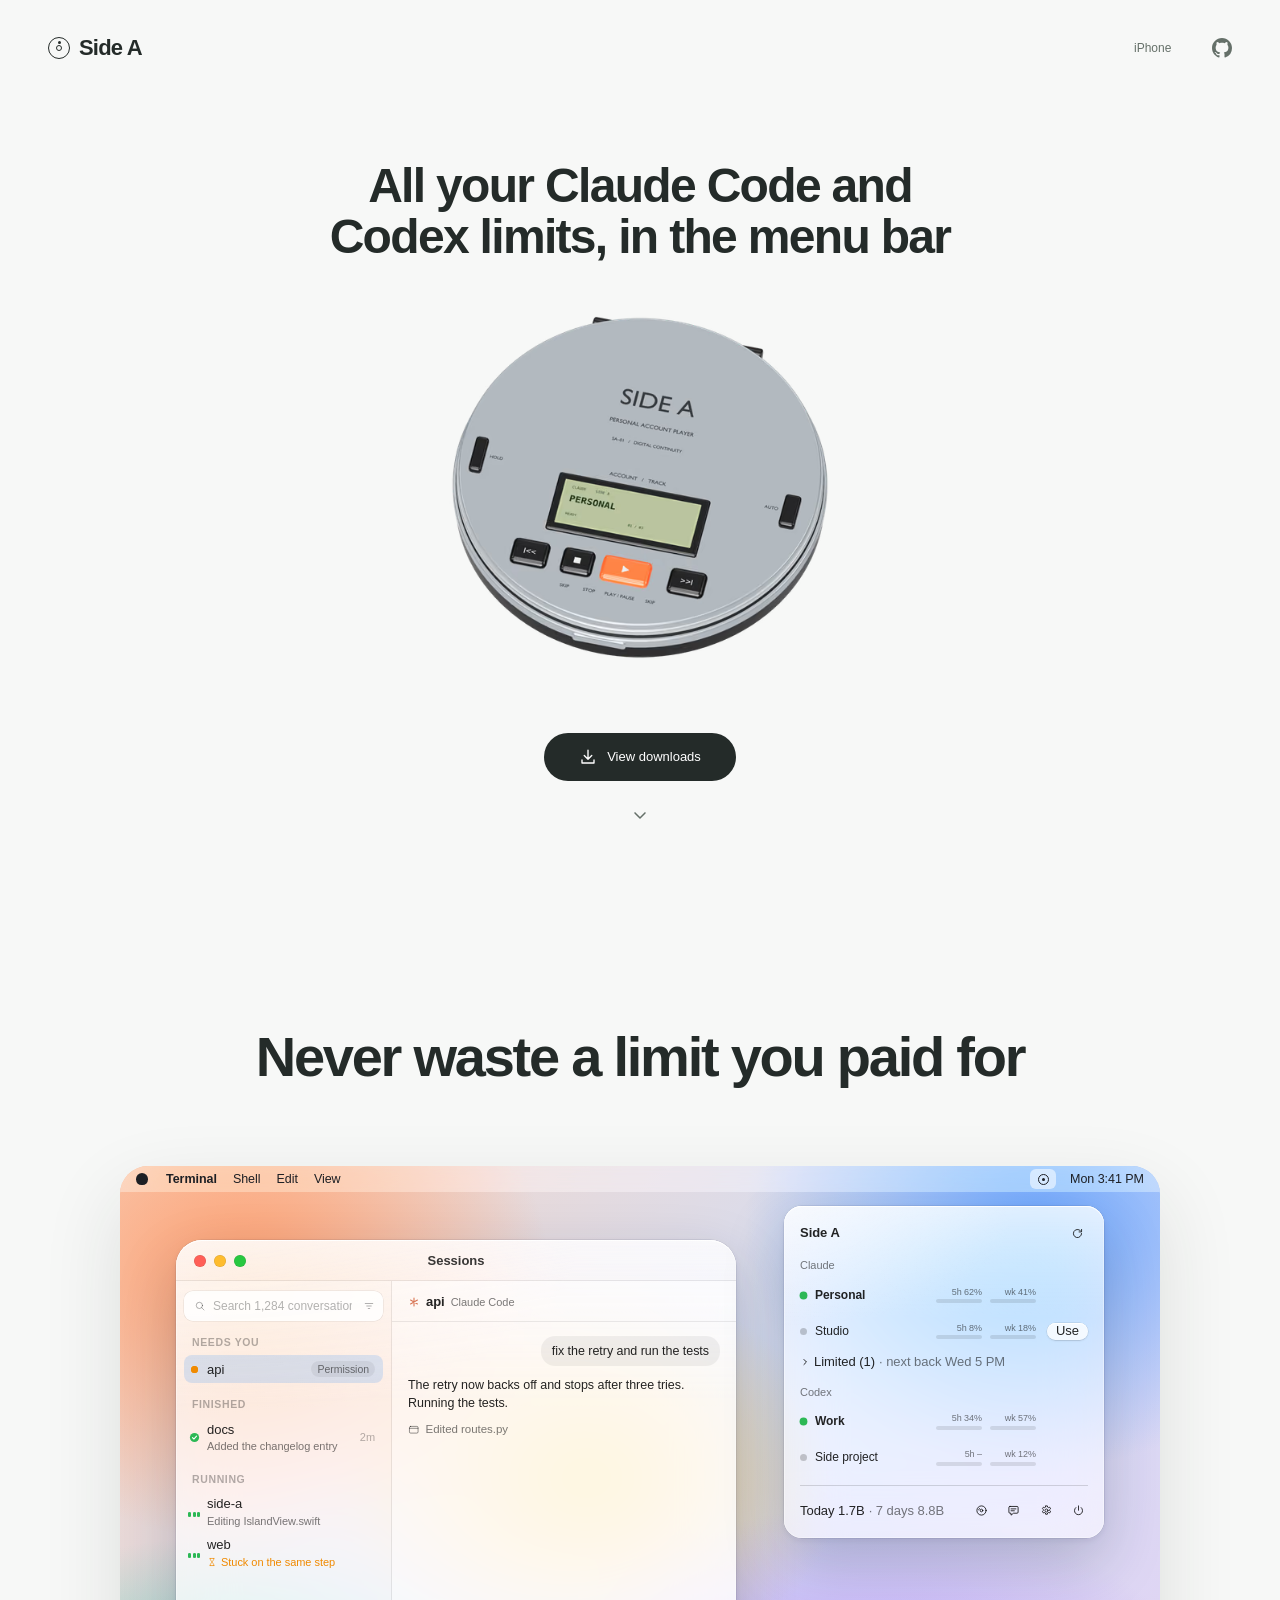
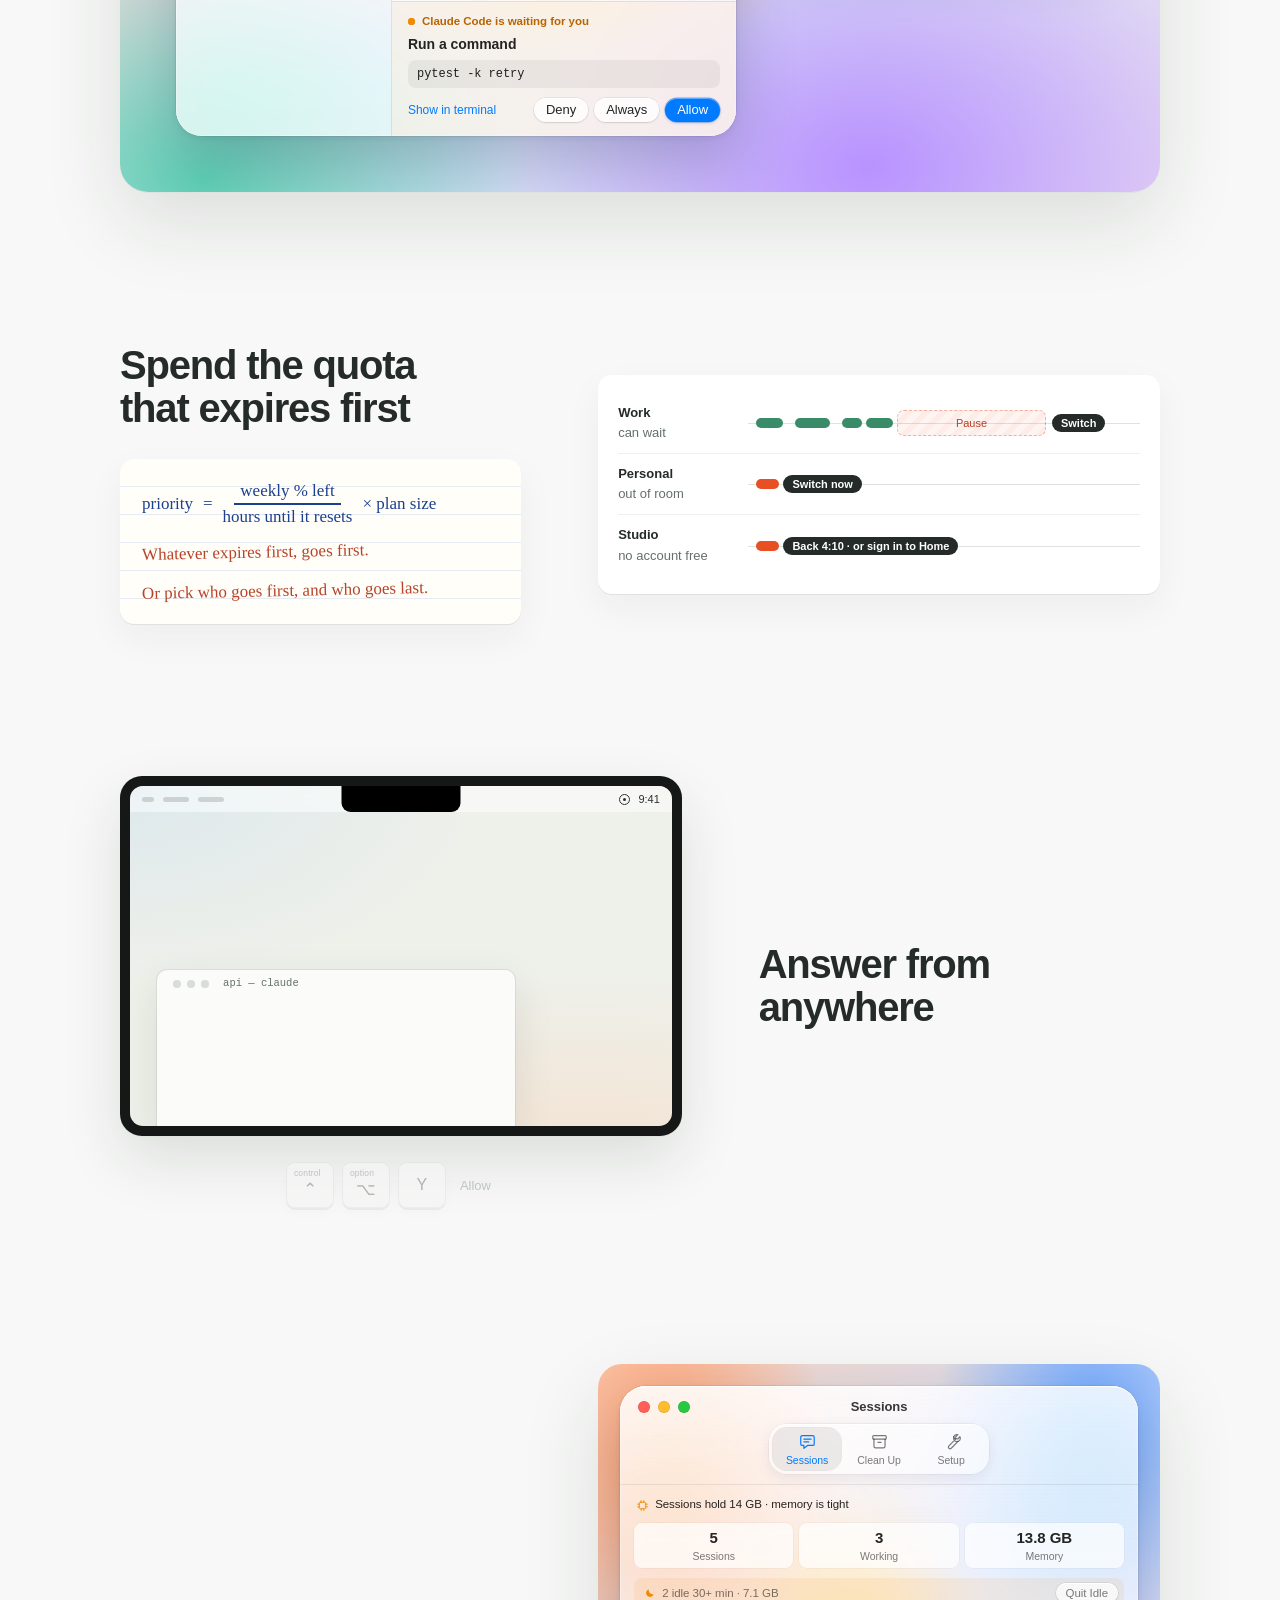
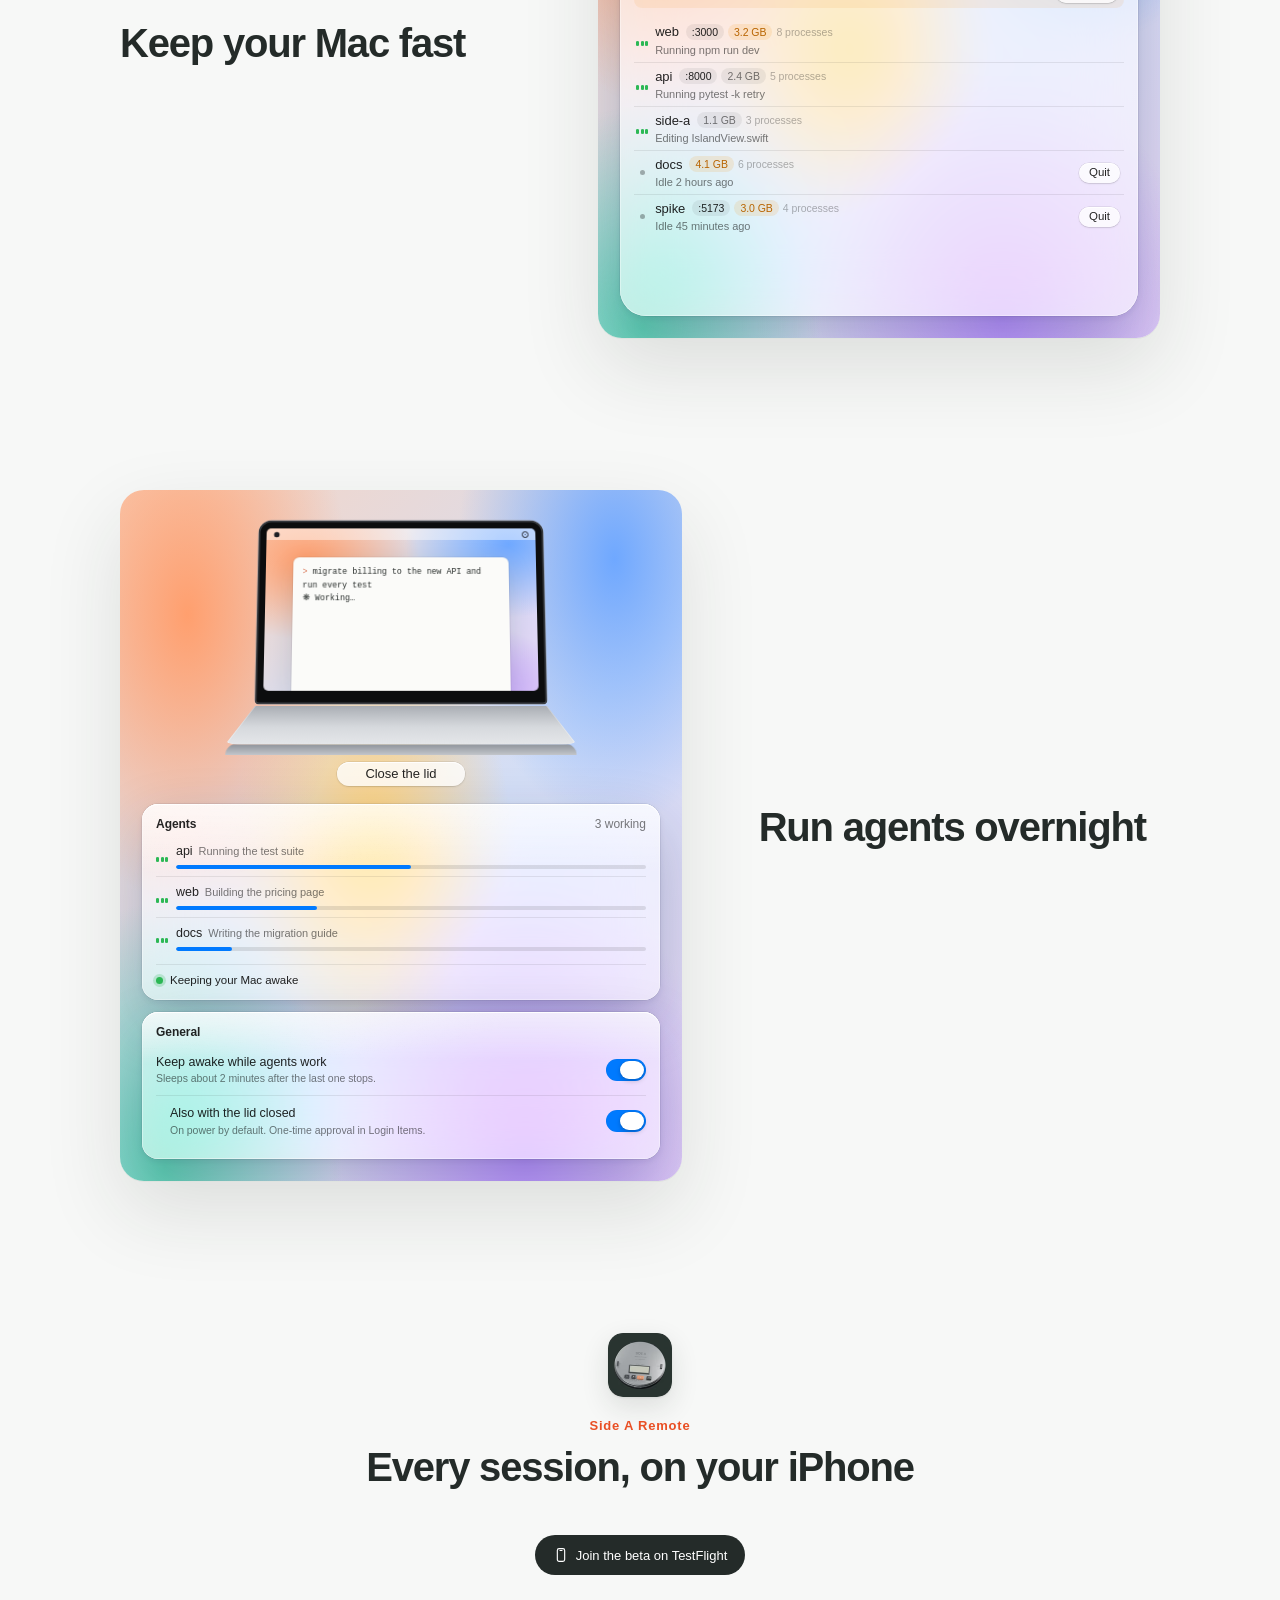
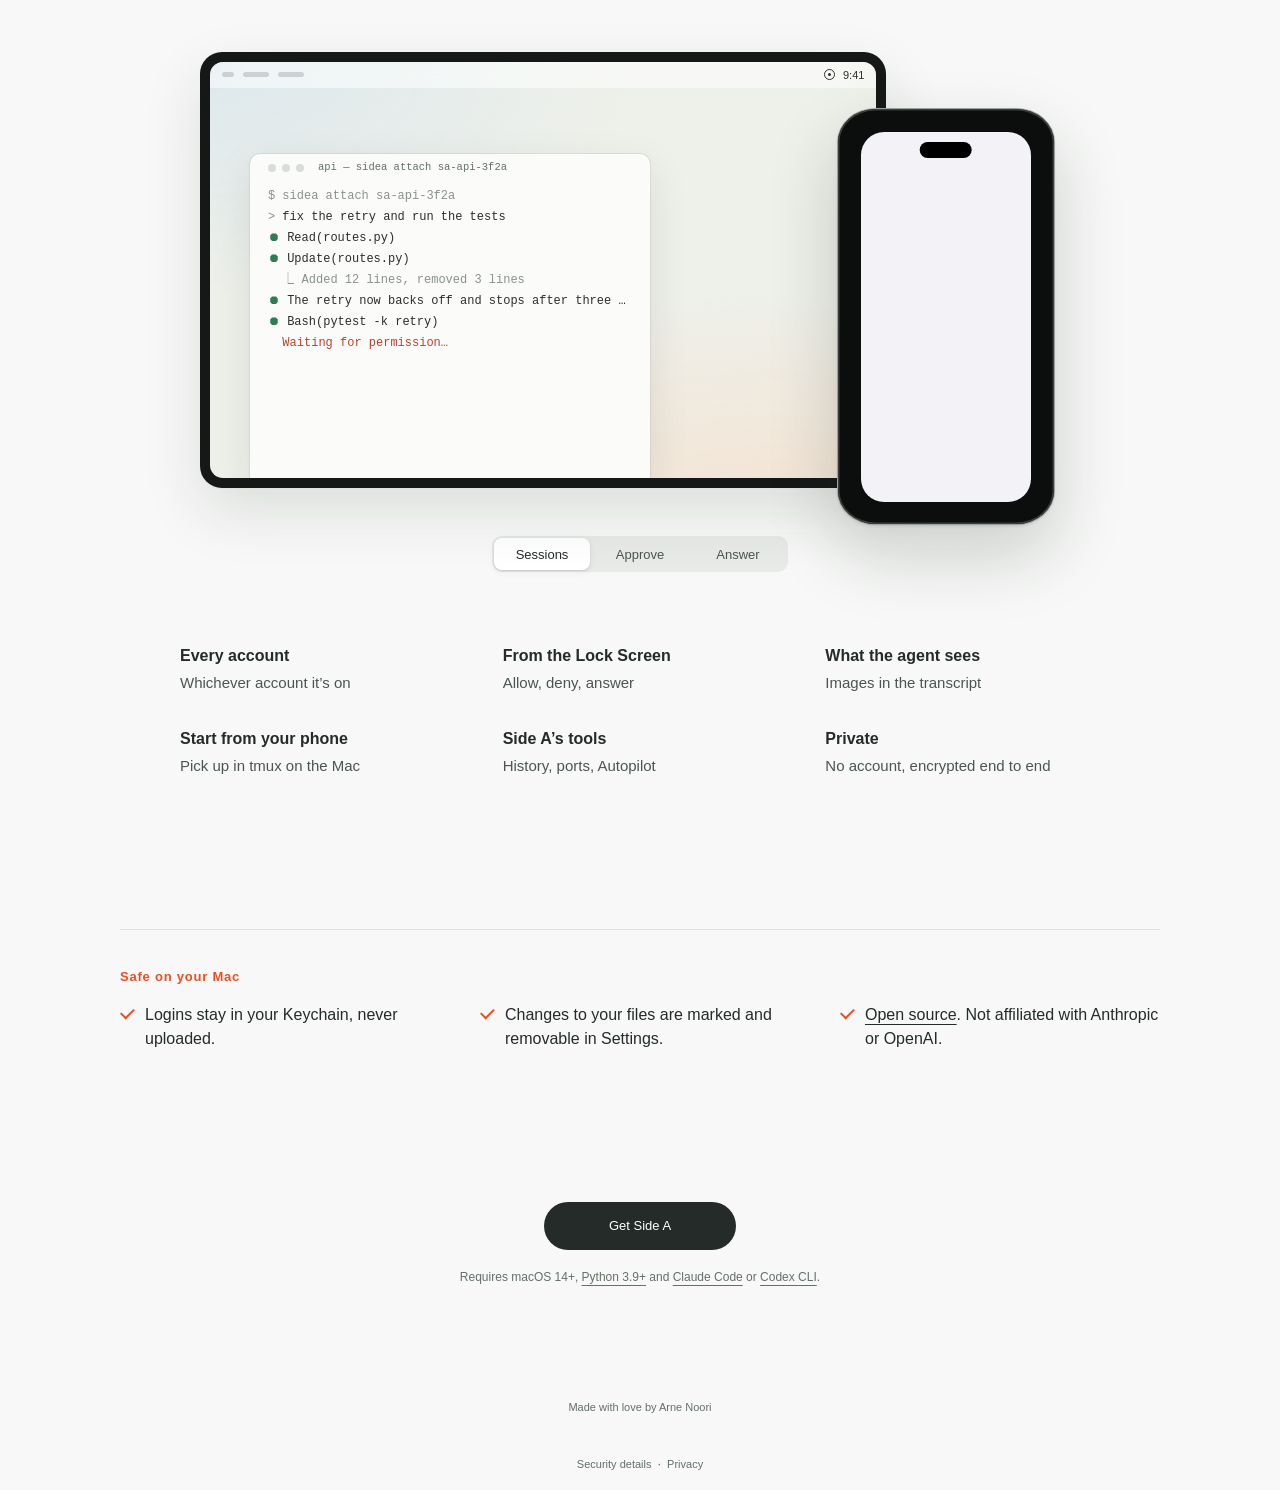
==== commit cdfda272: "site: update the Side A download experience" ====
--- a/docs/index.html
+++ b/docs/index.html
@@ -22,7 +22,7 @@
   <link rel="icon" type="image/svg+xml" href="./favicon.svg" />
   <title>Side A: usage limits and account autopilot for Claude Code and Codex</title>
   <script type="application/ld+json">{"@context":"https://schema.org","@graph":[{"@type":"SoftwareApplication","@id":"https://getsidea.com/#app","name":"Side A","url":"https://getsidea.com/","applicationCategory":"DeveloperApplication","operatingSystem":"macOS 14 or later","description":"A Mac menu bar app that shows the 5-hour and weekly usage limits of all your Claude Code and Codex accounts and switches the Mac-wide login to the account whose quota is most at risk of going unused. Signed and Apple-notarized public preview.","image":"https://getsidea.com/social.jpg","softwareRequirements":"Python 3.9 or later; Claude Code or Codex CLI.","author":{"@type":"Person","name":"Arne Noori","url":"https://arne.ai"},"featureList":["5-hour and weekly limits for every account","Mac-wide account switching","Autopilot based on expiring quota that moves running sessions, timed to keep the prompt cache","Dynamic Island for Claude Code and Codex permission requests, questions, plans and finished sessions","Running sessions with step, flags, notes and stop","Search across every Claude Code and Codex conversation","Token usage by project, day and model, with worth at API prices","5-hour window priming","Keeps the Mac awake while agents work, optionally with the lid closed, and lets it sleep when they finish"]},{"@type":"WebSite","@id":"https://getsidea.com/#website","name":"Side A","url":"https://getsidea.com/","inLanguage":"en"}]}</script>
-  <script type="module" crossorigin src="./assets/main-BV9wp1kD.js"></script>
+  <script type="module" crossorigin src="./assets/main-DwZLvf42.js"></script>
   <link rel="stylesheet" crossorigin href="./assets/main-foANFZsY.css">
   <link rel="stylesheet" crossorigin href="./assets/style-CK1wNR4b.css">
 </head>
@@ -324,10 +324,9 @@
                   <span class="mm-use"></span>
                 </div>
               </div>
-              <button type="button" class="mm-today" data-open="usage"><span>Today 1.7B</span><span class="sec">· 7 days 8.8B</span><span class="sec">· web-app</span><span class="spacer"></span><svg aria-hidden="true"><use href="#i-chevron" /></svg></button>
               <hr />
               <div class="mm-foot">
-                <span id="mm-auto-label">Autopilot</span><button type="button" class="switch" role="switch" aria-checked="true" aria-labelledby="mm-auto-label" data-autopilot><span></span></button>
+                <button type="button" class="mm-today" data-open="usage" aria-label="Usage: today 1.7B, 7 days 8.8B"><span>Today 1.7B</span><span class="sec">· 7 days 8.8B</span></button>
                 <span class="spacer"></span>
                 <button type="button" class="mm-icon" data-spin aria-label="Spin the disc"><svg aria-hidden="true"><use href="#i-disc" /></svg></button>
                 <button type="button" class="mm-icon" data-open="sessions" aria-label="Sessions"><svg aria-hidden="true"><use href="#i-bubble" /></svg></button>
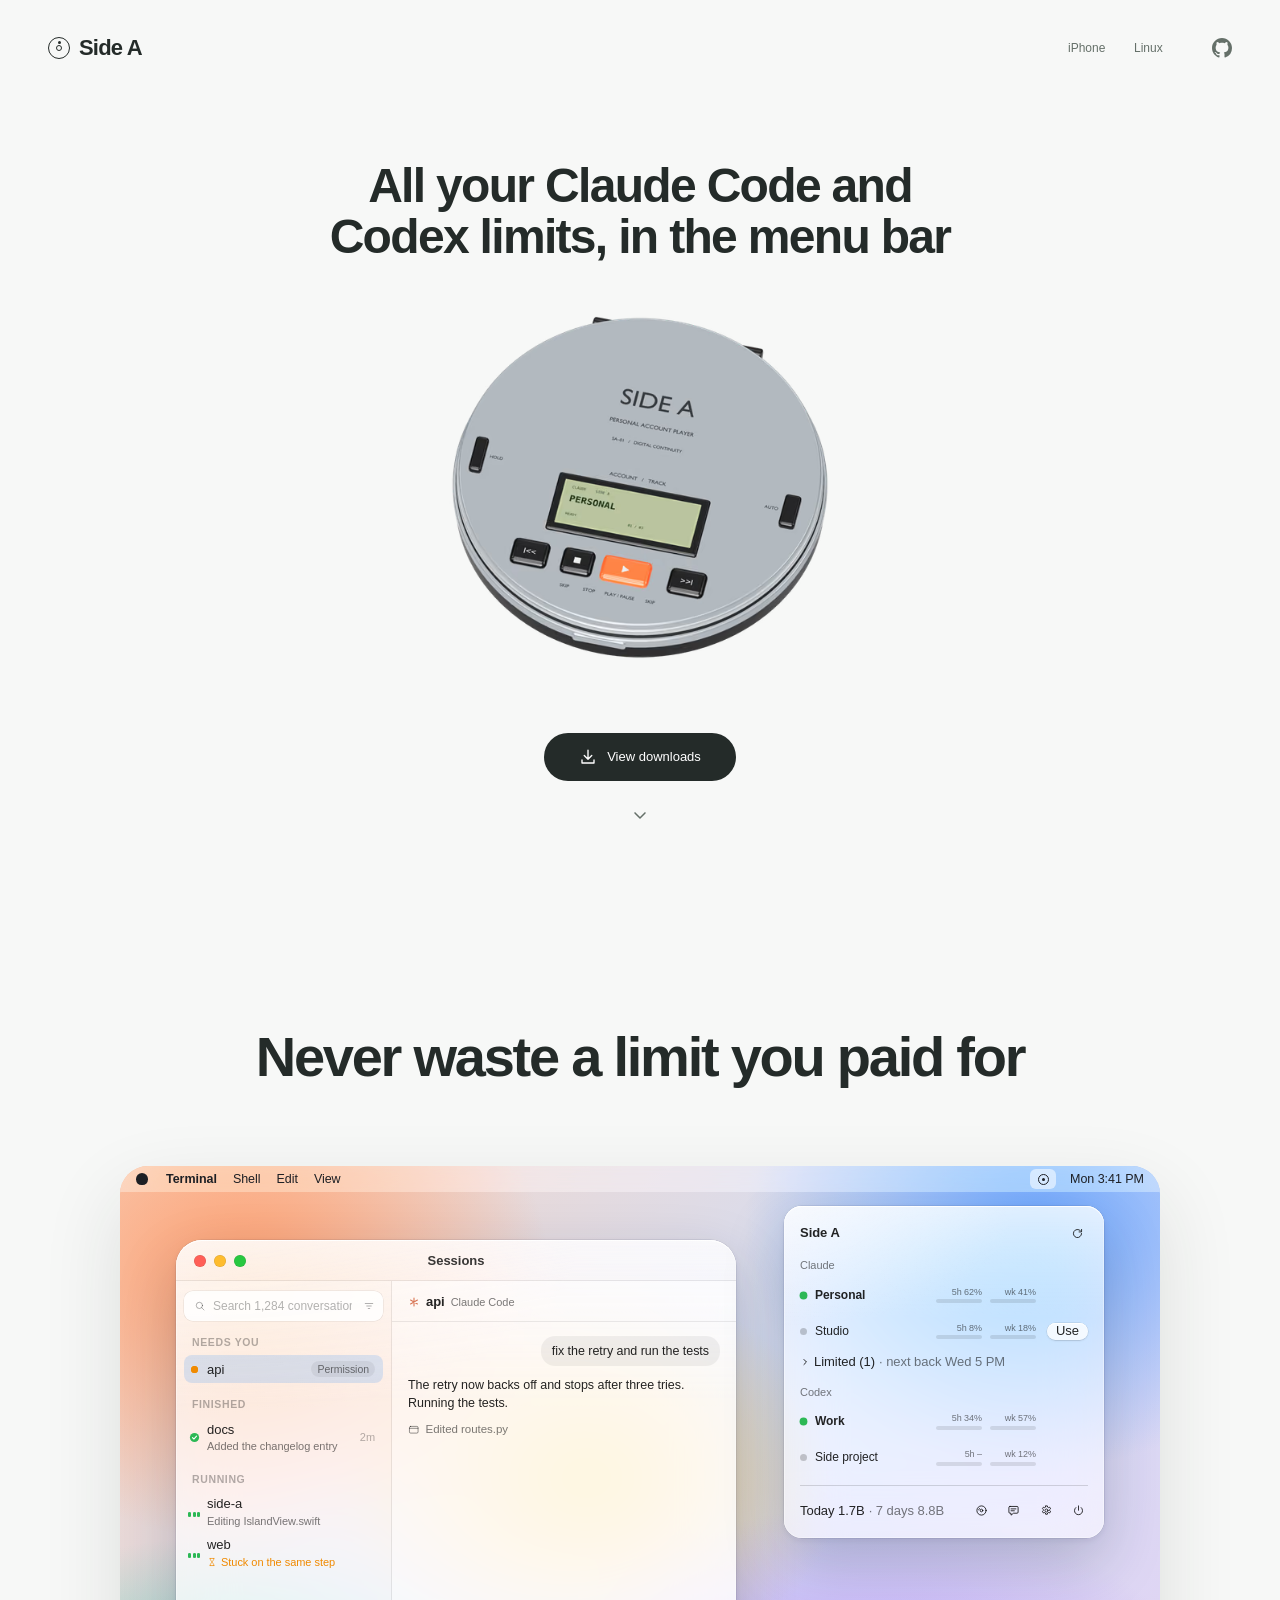
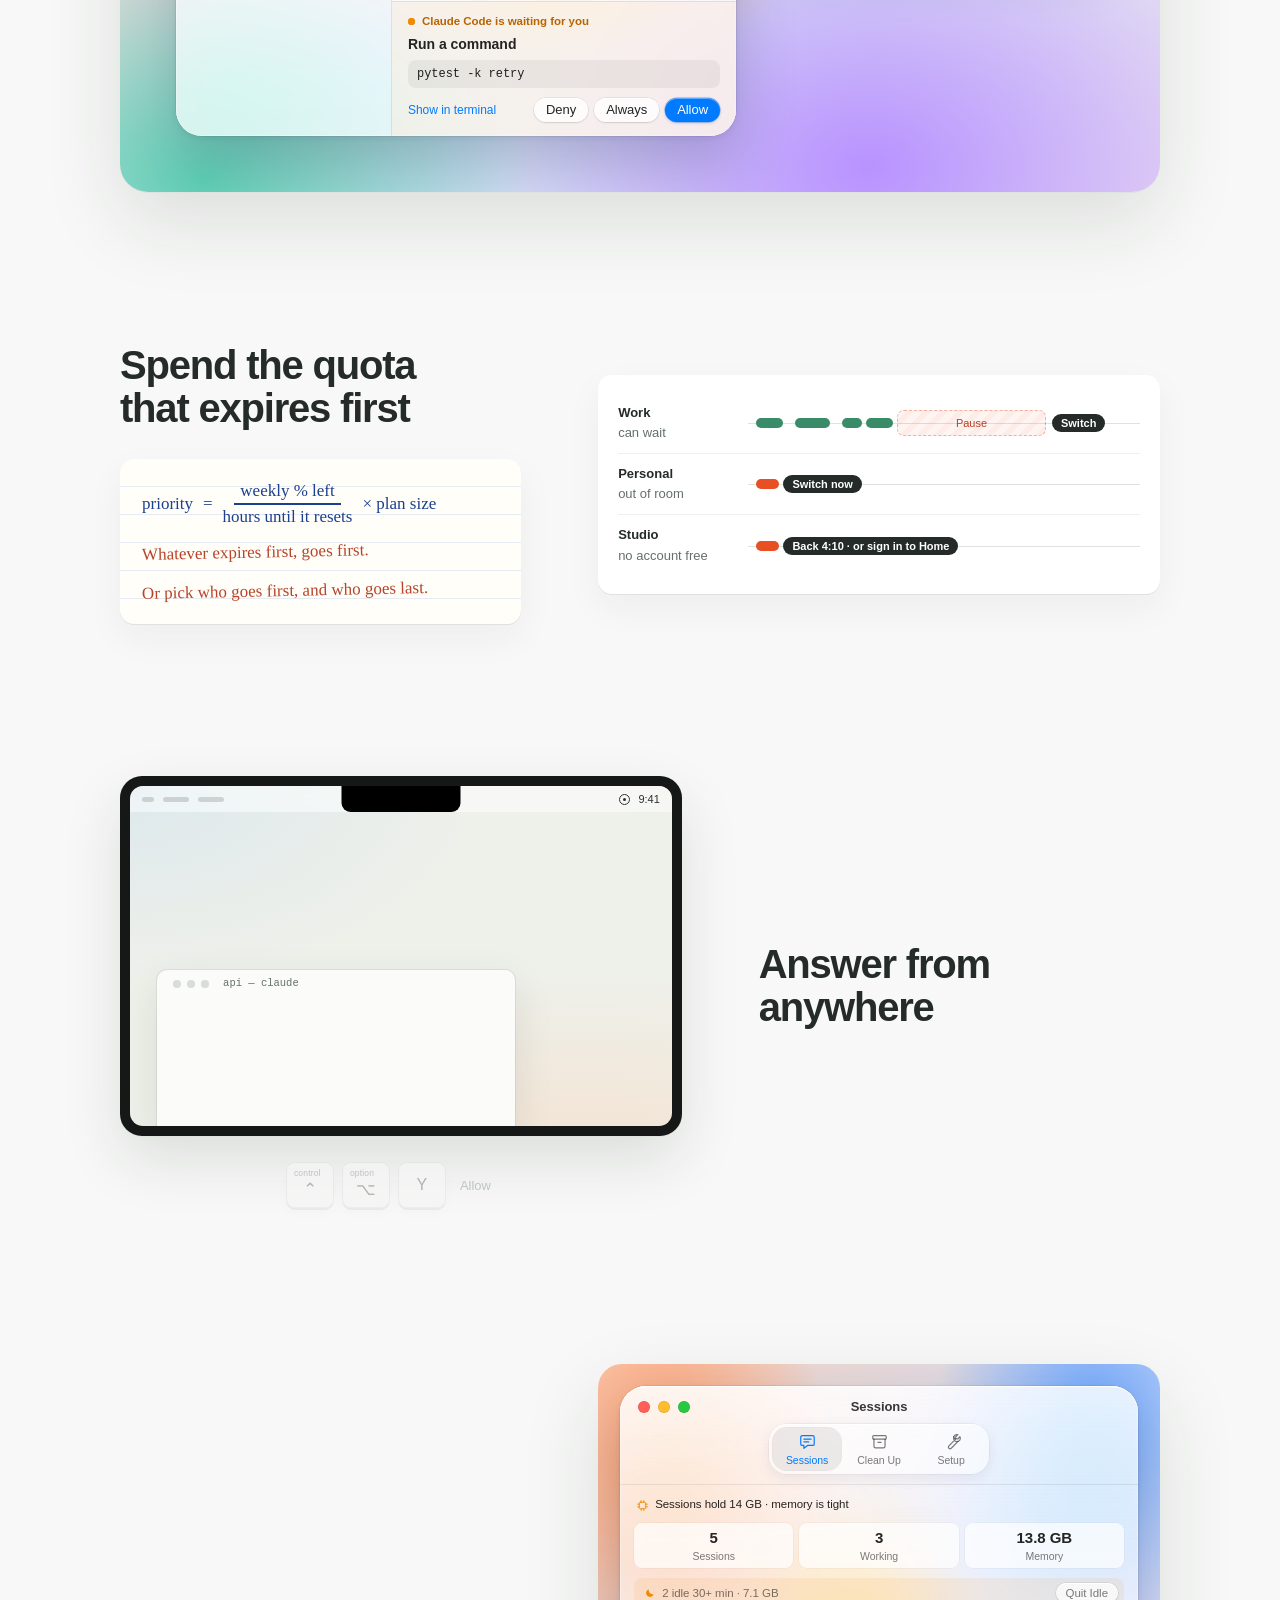
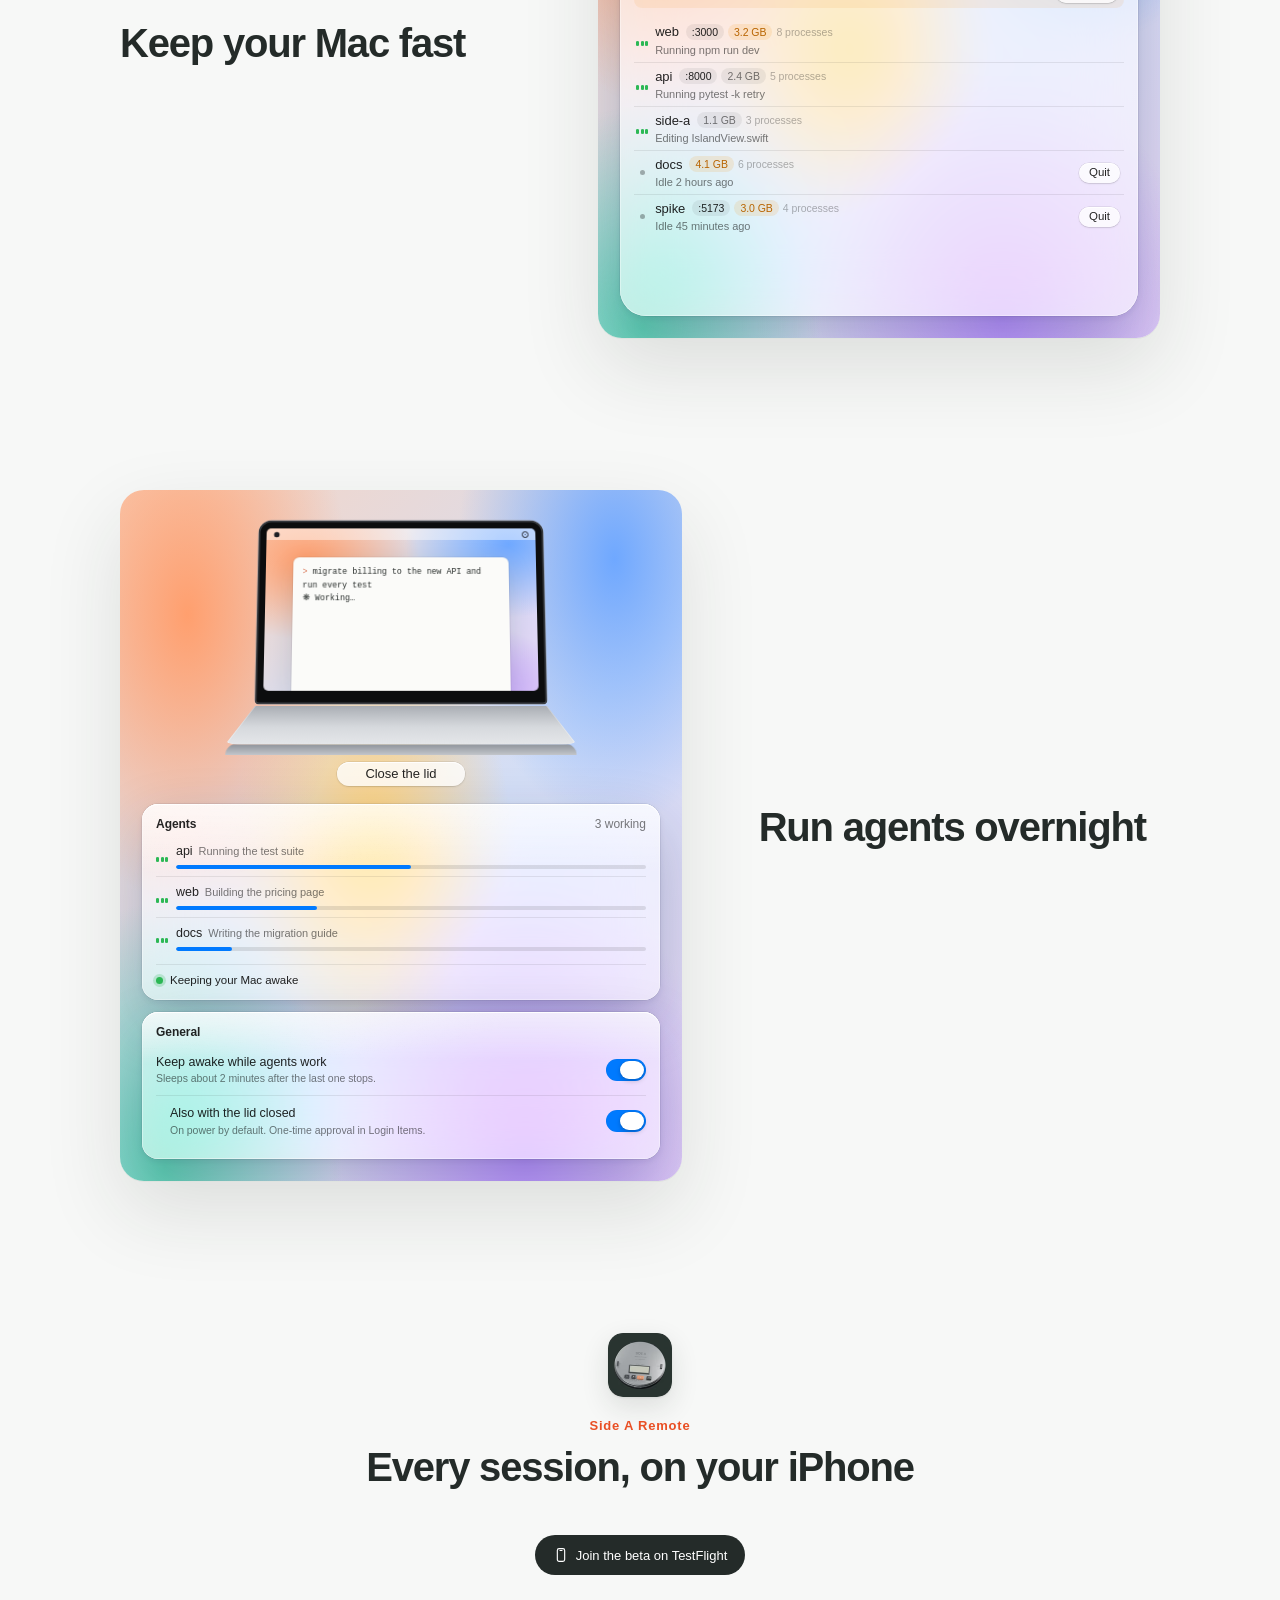
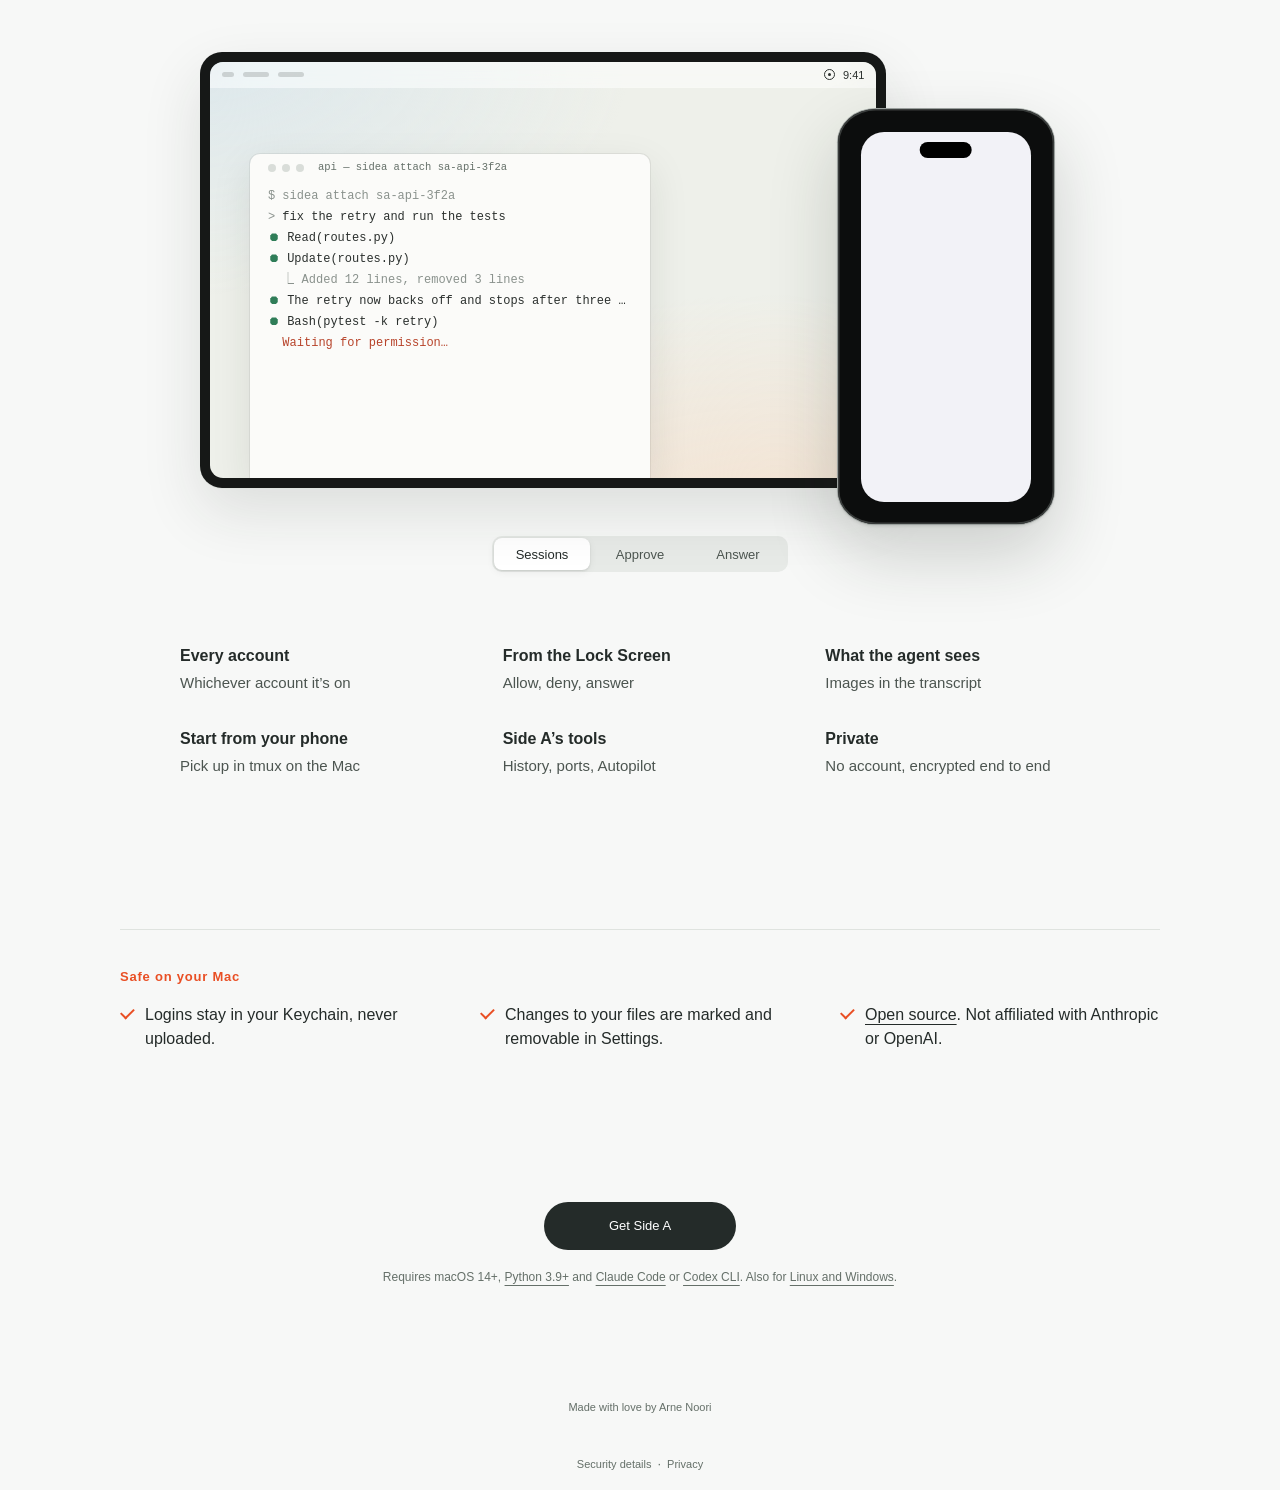
==== commit 747abb67: "site: update the Side A download experience" ====
--- a/docs/index.html
+++ b/docs/index.html
@@ -22,7 +22,8 @@
   <link rel="icon" type="image/svg+xml" href="./favicon.svg" />
   <title>Side A: usage limits and account autopilot for Claude Code and Codex</title>
   <script type="application/ld+json">{"@context":"https://schema.org","@graph":[{"@type":"SoftwareApplication","@id":"https://getsidea.com/#app","name":"Side A","url":"https://getsidea.com/","applicationCategory":"DeveloperApplication","operatingSystem":"macOS 14 or later","description":"A Mac menu bar app that shows the 5-hour and weekly usage limits of all your Claude Code and Codex accounts and switches the Mac-wide login to the account whose quota is most at risk of going unused. Signed and Apple-notarized public preview.","image":"https://getsidea.com/social.jpg","softwareRequirements":"Python 3.9 or later; Claude Code or Codex CLI.","author":{"@type":"Person","name":"Arne Noori","url":"https://arne.ai"},"featureList":["5-hour and weekly limits for every account","Mac-wide account switching","Autopilot based on expiring quota that moves running sessions, timed to keep the prompt cache","Dynamic Island for Claude Code and Codex permission requests, questions, plans and finished sessions","Running sessions with step, flags, notes and stop","Search across every Claude Code and Codex conversation","Token usage by project, day and model, with worth at API prices","5-hour window priming","Keeps the Mac awake while agents work, optionally with the lid closed, and lets it sleep when they finish"]},{"@type":"WebSite","@id":"https://getsidea.com/#website","name":"Side A","url":"https://getsidea.com/","inLanguage":"en"}]}</script>
-  <script type="module" crossorigin src="./assets/main-DwZLvf42.js"></script>
+  <script type="module" crossorigin src="./assets/main-BRGSlB_s.js"></script>
+  <link rel="modulepreload" crossorigin href="./assets/release-B8xN-1T0.js">
   <link rel="stylesheet" crossorigin href="./assets/main-foANFZsY.css">
   <link rel="stylesheet" crossorigin href="./assets/style-CK1wNR4b.css">
 </head>
@@ -30,7 +31,7 @@
   <div class="page">
     <header>
       <a class="wordmark" href="./" aria-label="Side A home"><span class="disc-mark" aria-hidden="true"></span>Side A</a>
-      <nav><a class="quiet-button" href="#remote">iPhone</a><a class="icon-link" href="https://github.com/arnenoori/side-a-source" aria-label="Side A on GitHub" title="GitHub"><svg viewBox="0 0 16 16" aria-hidden="true"><path fill="currentColor" d="M8 0C3.58 0 0 3.58 0 8c0 3.54 2.29 6.53 5.47 7.59.4.07.55-.17.55-.38 0-.19-.01-.82-.01-1.49-2.01.37-2.53-.49-2.69-.94-.09-.23-.48-.94-.82-1.13-.28-.15-.68-.52-.01-.53.63-.01 1.08.58 1.23.82.72 1.21 1.87.87 2.33.66.07-.52.28-.87.51-1.07-1.78-.2-3.64-.89-3.64-3.95 0-.87.31-1.59.82-2.15-.08-.2-.36-1.02.08-2.12 0 0 .67-.21 2.2.82.64-.18 1.32-.27 2-.27.68 0 1.36.09 2 .27 1.53-1.04 2.2-.82 2.2-.82.44 1.1.16 1.92.08 2.12.51.56.82 1.27.82 2.15 0 3.07-1.87 3.75-3.65 3.95.29.25.54.73.54 1.48 0 1.07-.01 1.93-.01 2.2 0 .21.15.46.55.38A8.013 8.013 0 0016 8c0-4.42-3.58-8-8-8z"/></svg></a></nav>
+      <nav><a class="quiet-button" href="#remote">iPhone</a><a class="quiet-button" href="./linux/">Linux</a><a class="icon-link" href="https://github.com/arnenoori/side-a-source" aria-label="Side A on GitHub" title="GitHub"><svg viewBox="0 0 16 16" aria-hidden="true"><path fill="currentColor" d="M8 0C3.58 0 0 3.58 0 8c0 3.54 2.29 6.53 5.47 7.59.4.07.55-.17.55-.38 0-.19-.01-.82-.01-1.49-2.01.37-2.53-.49-2.69-.94-.09-.23-.48-.94-.82-1.13-.28-.15-.68-.52-.01-.53.63-.01 1.08.58 1.23.82.72 1.21 1.87.87 2.33.66.07-.52.28-.87.51-1.07-1.78-.2-3.64-.89-3.64-3.95 0-.87.31-1.59.82-2.15-.08-.2-.36-1.02.08-2.12 0 0 .67-.21 2.2.82.64-.18 1.32-.27 2-.27.68 0 1.36.09 2 .27 1.53-1.04 2.2-.82 2.2-.82.44 1.1.16 1.92.08 2.12.51.56.82 1.27.82 2.15 0 3.07-1.87 3.75-3.65 3.95.29.25.54.73.54 1.48 0 1.07-.01 1.93-.01 2.2 0 .21.15.46.55.38A8.013 8.013 0 0016 8c0-4.42-3.58-8-8-8z"/></svg></a></nav>
     </header>
     <main>
       <div class="intro">
@@ -59,7 +60,6 @@
       <div class="how" id="how">
         <section class="hero">
           <h2 class="lead">Never waste a limit you paid for</h2>
-          <!-- The app, rebuilt in HTML and CSS from the SwiftUI views (MenuPlayer, SettingsView, SessionsView). Every control works; the data is a demo. -->
           <svg class="sprite" aria-hidden="true" focusable="false">
             <symbol id="i-refresh" viewBox="0 0 24 24"><path d="M19.5 12a7.5 7.5 0 1 1-2.2-5.3" /><path d="M19.5 4.5v4.6h-4.6" /></symbol>
             <symbol id="i-chevron" viewBox="0 0 24 24"><path d="M9.5 6l6 6-6 6" /></symbol>
@@ -91,7 +91,6 @@
           <div class="desk" role="group" aria-label="Side A, rebuilt in the browser. Try the menu and the Settings window.">
             <div class="desk-bar"><span class="desk-apple" aria-hidden="true"></span><span class="desk-menus" aria-hidden="true"><b>Terminal</b><span>Shell</span><span>Edit</span><span>View</span></span><span class="desk-right"><button type="button" class="desk-status" aria-label="Side A" aria-expanded="true" aria-controls="mm"><span class="mini-disc"></span></button><span aria-hidden="true">Mon 3:41 PM</span></span></div>
 
-            <!-- Settings window -->
             <div class="mw glass" data-mock="settings" data-mode="sessions" role="region" aria-label="Side A Sessions and Settings">
               <div class="mw-toolbar">
                 <span class="lights"><button type="button" data-light="close" aria-label="Close Settings"></button><button type="button" data-light="minimize" aria-label="Minimize Settings"></button><i aria-hidden="true"></i></span>
@@ -104,7 +103,6 @@
                 </div>
               </div>
 
-              <!-- Accounts -->
               <div class="mw-pane form" role="tabpanel" id="mp-accounts" aria-labelledby="mt-accounts" tabindex="0" hidden>
                 <p class="f-head">Claude</p>
                 <div class="f-section">
@@ -150,7 +148,6 @@
                 </div>
               </div>
 
-              <!-- Usage -->
               <div class="mw-pane form" role="tabpanel" id="mp-usage" aria-labelledby="mt-usage" tabindex="0" hidden>
                 <div class="f-section tiles">
                   <div class="tile"><small>Today</small><b>1.7B</b><small>+12% vs usual by 3 PM</small></div>
@@ -182,7 +179,6 @@
                 </div>
               </div>
 
-              <!-- Sessions -->
               <div class="mw-pane s-pane" role="region" id="mp-sessions" aria-label="Sessions">
                 <div class="s-side">
                   <label class="s-search"><svg aria-hidden="true"><use href="#i-search" /></svg><input type="search" placeholder="Search 1,284 conversations" aria-label="Search conversations" autocomplete="off" /><svg aria-hidden="true" class="s-filter"><use href="#i-filter" /></svg></label>
@@ -245,7 +241,6 @@
                 </div>
               </div>
 
-              <!-- Autopilot -->
               <div class="mw-pane form" role="tabpanel" id="mp-autopilot" aria-labelledby="mt-autopilot" tabindex="0" hidden>
                 <div class="f-section">
                   <div class="f-row"><span class="f-label"><b class="big">Autopilot</b><small data-autopilot-status>On. Using Personal. Warms up idle windows from 8:30.</small></span><button type="button" class="switch" role="switch" aria-checked="true" aria-label="Autopilot" data-autopilot><span></span></button></div>
@@ -264,7 +259,6 @@
                 <p class="f-foot hand">weekly % left ÷ hours until it resets × plan size</p>
               </div>
 
-              <!-- General -->
               <div class="mw-pane form" role="tabpanel" id="mp-general" aria-labelledby="mt-general" tabindex="0" hidden>
                 <div class="f-section">
                   <div class="f-row"><span class="f-label">Open at login</span><button type="button" class="switch" role="switch" aria-checked="true" aria-label="Open at login"><span></span></button></div>
@@ -282,7 +276,6 @@
               </div>
             </div>
 
-            <!-- Menu bar popover -->
             <div class="mm glass" id="mm" data-mock="menu" role="region" aria-label="Side A menu">
               <div class="mm-head"><p class="mm-title">Side A</p><button type="button" class="mm-icon" data-refresh aria-label="Refresh usage"><svg aria-hidden="true"><use href="#i-refresh" /></svg></button></div>
               <div class="mm-group">
@@ -383,7 +376,6 @@
             <h2>Answer from anywhere</h2>
           </div>
           <div class="pillar-demo">
-            <!-- The Dynamic Island, rebuilt from IslandView.swift: the notch grows into the card; the buttons and the ⌃⌥ shortcuts work. -->
             <div class="island-demo" data-state="rest">
               <div class="mac">
                 <div class="screen">
@@ -444,7 +436,6 @@
             <h2>Keep your Mac fast</h2>
           </div>
           <div class="pillar-demo">
-            <!-- Sessions (LiveSummary, RunningRow), CleanupView and SetupView, with their demo data. -->
             <div class="desk solo" data-live-mock role="group" aria-label="Side A's Sessions, Clean Up and Setup, rebuilt in the browser. The buttons work; the data is a demo.">
               <div class="mw glass">
                 <div class="mw-toolbar">
@@ -546,7 +537,6 @@
             <h2>Run agents overnight</h2>
           </div>
           <div class="pillar-demo">
-            <!-- Keep awake (General settings), rebuilt: close the lid and the agents keep going; the Mac sleeps after the last one. Time runs fast; the data is a demo. -->
             <div class="desk solo ka" data-keep-awake role="group" aria-label="Keep awake, rebuilt in the browser. Close the lid and watch the agents finish. The data is a demo.">
               <div class="ka-sky" aria-hidden="true"><svg class="ka-moon"><use href="#i-moon" /></svg></div>
               <div class="ka-stage">
@@ -591,7 +581,6 @@
             <h2 id="remote-title">Every session, on your iPhone</h2>
             <a class="remote-beta" href="https://testflight.apple.com/join/FJEsBYZg" data-remote-beta><svg viewBox="0 0 24 24" aria-hidden="true"><rect x="6.5" y="2.5" width="11" height="19" rx="2.6" /><path d="M10.5 5.2h3" /></svg>Join the beta on TestFlight</a>
           </div>
-          <!-- The Mac runs the session in tmux; the phone shows real Side A Remote screens from the simulator. -->
           <div class="remote-demo" data-remote>
             <div class="mac remote-mac" aria-hidden="true">
               <div class="screen">
@@ -643,7 +632,7 @@
 
         <section class="cta">
           <a class="download" data-download="cta" href="https://github.com/arnenoori/side-a-releases/releases">Get Side A</a>
-          <p class="requirements">Requires macOS 14+, <a href="https://www.python.org/downloads/macos/" target="_blank" rel="noopener">Python 3.9+</a> and <a href="https://code.claude.com/docs/en/setup" target="_blank" rel="noopener">Claude Code</a> or <a href="https://developers.openai.com/codex/cli" target="_blank" rel="noopener">Codex CLI</a>.</p>
+          <p class="requirements">Requires macOS 14+, <a href="https://www.python.org/downloads/macos/" target="_blank" rel="noopener">Python 3.9+</a> and <a href="https://code.claude.com/docs/en/setup" target="_blank" rel="noopener">Claude Code</a> or <a href="https://developers.openai.com/codex/cli" target="_blank" rel="noopener">Codex CLI</a>. Also for <a href="./linux/">Linux and Windows</a>.</p>
         </section>
       </div>
     </main>
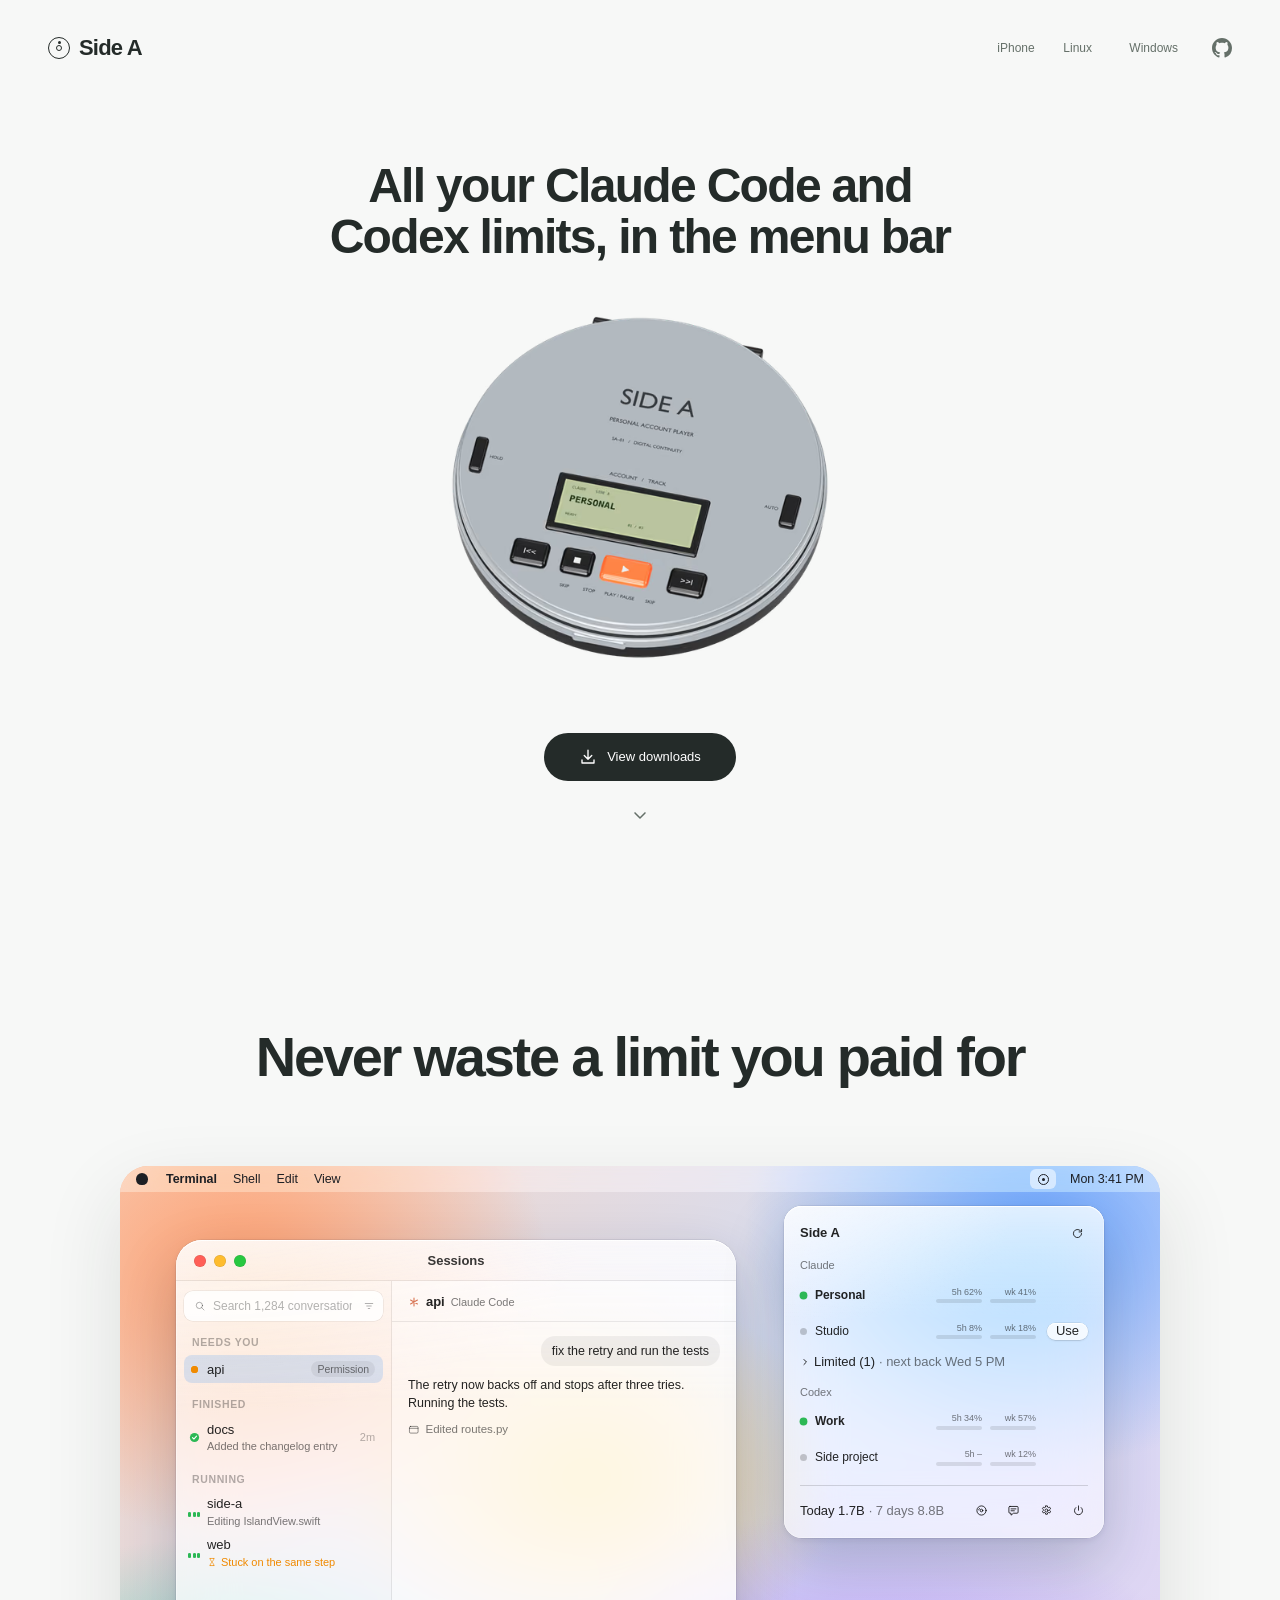
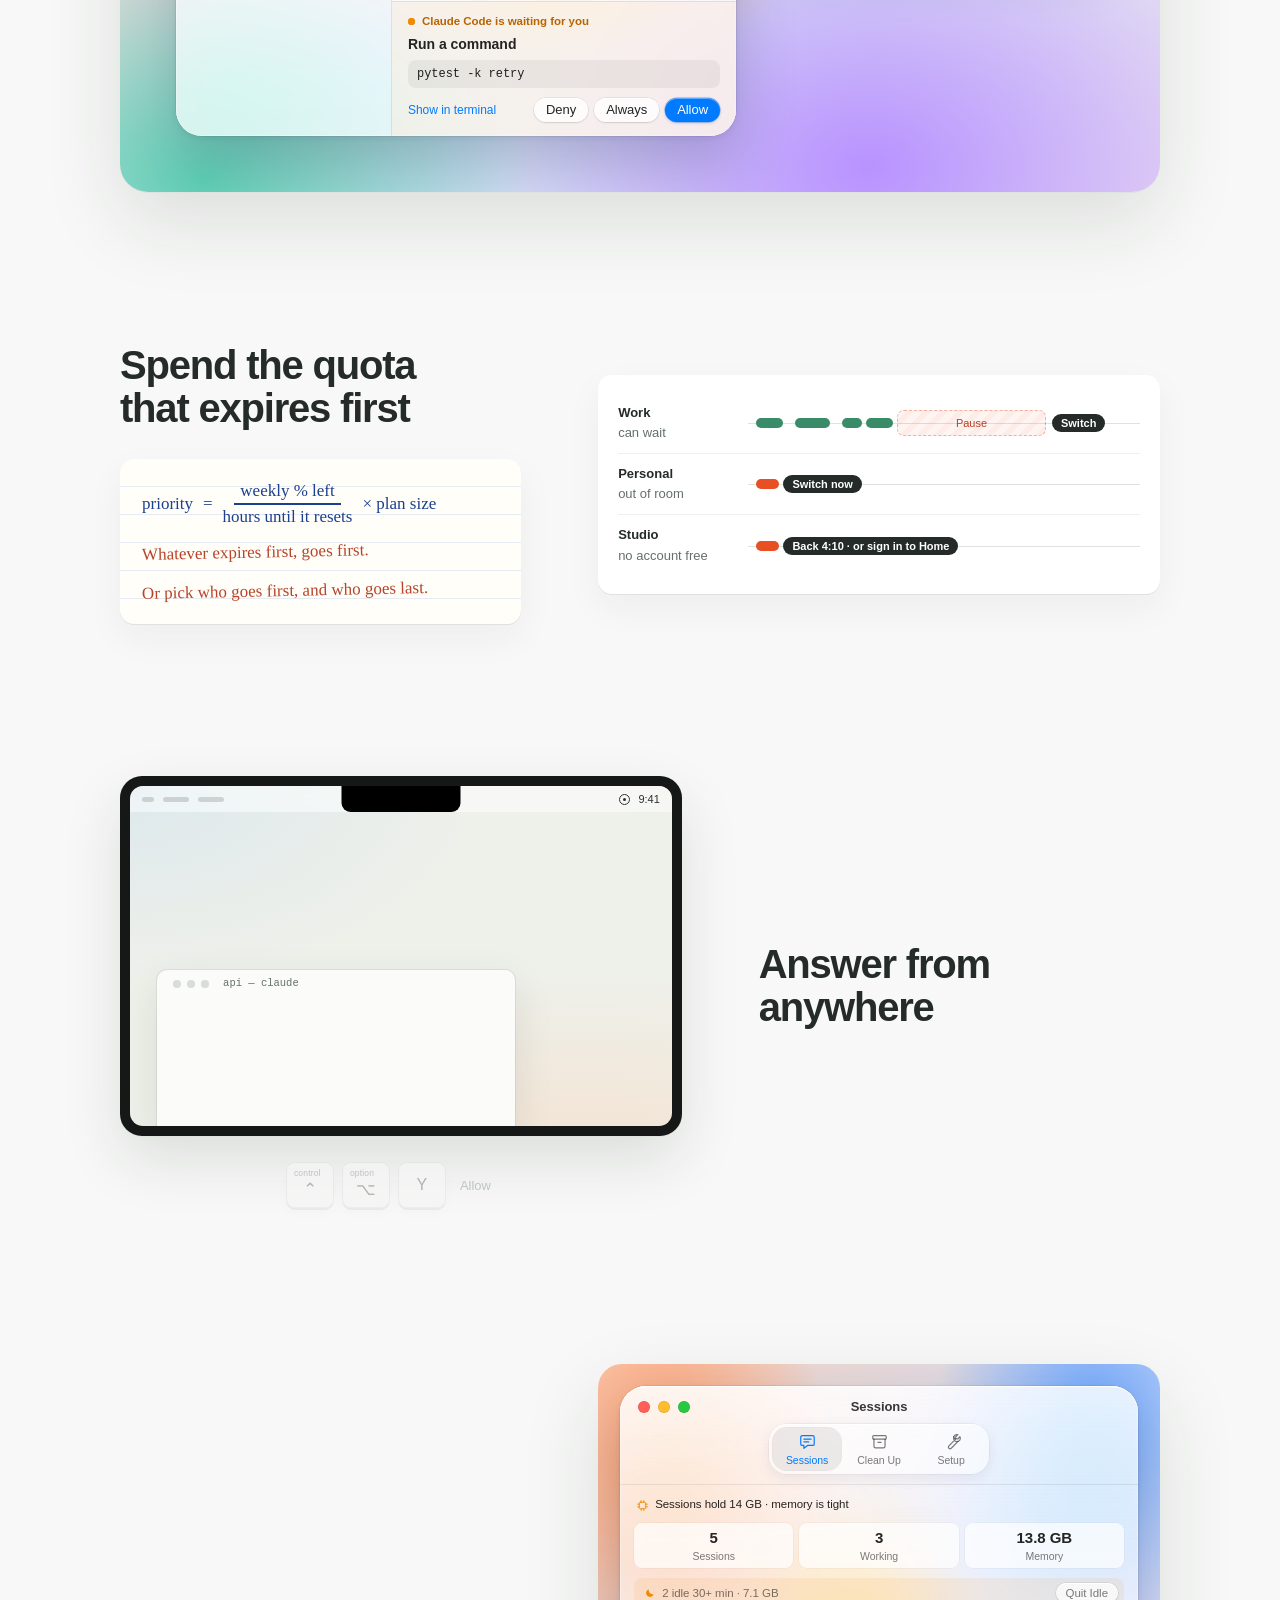
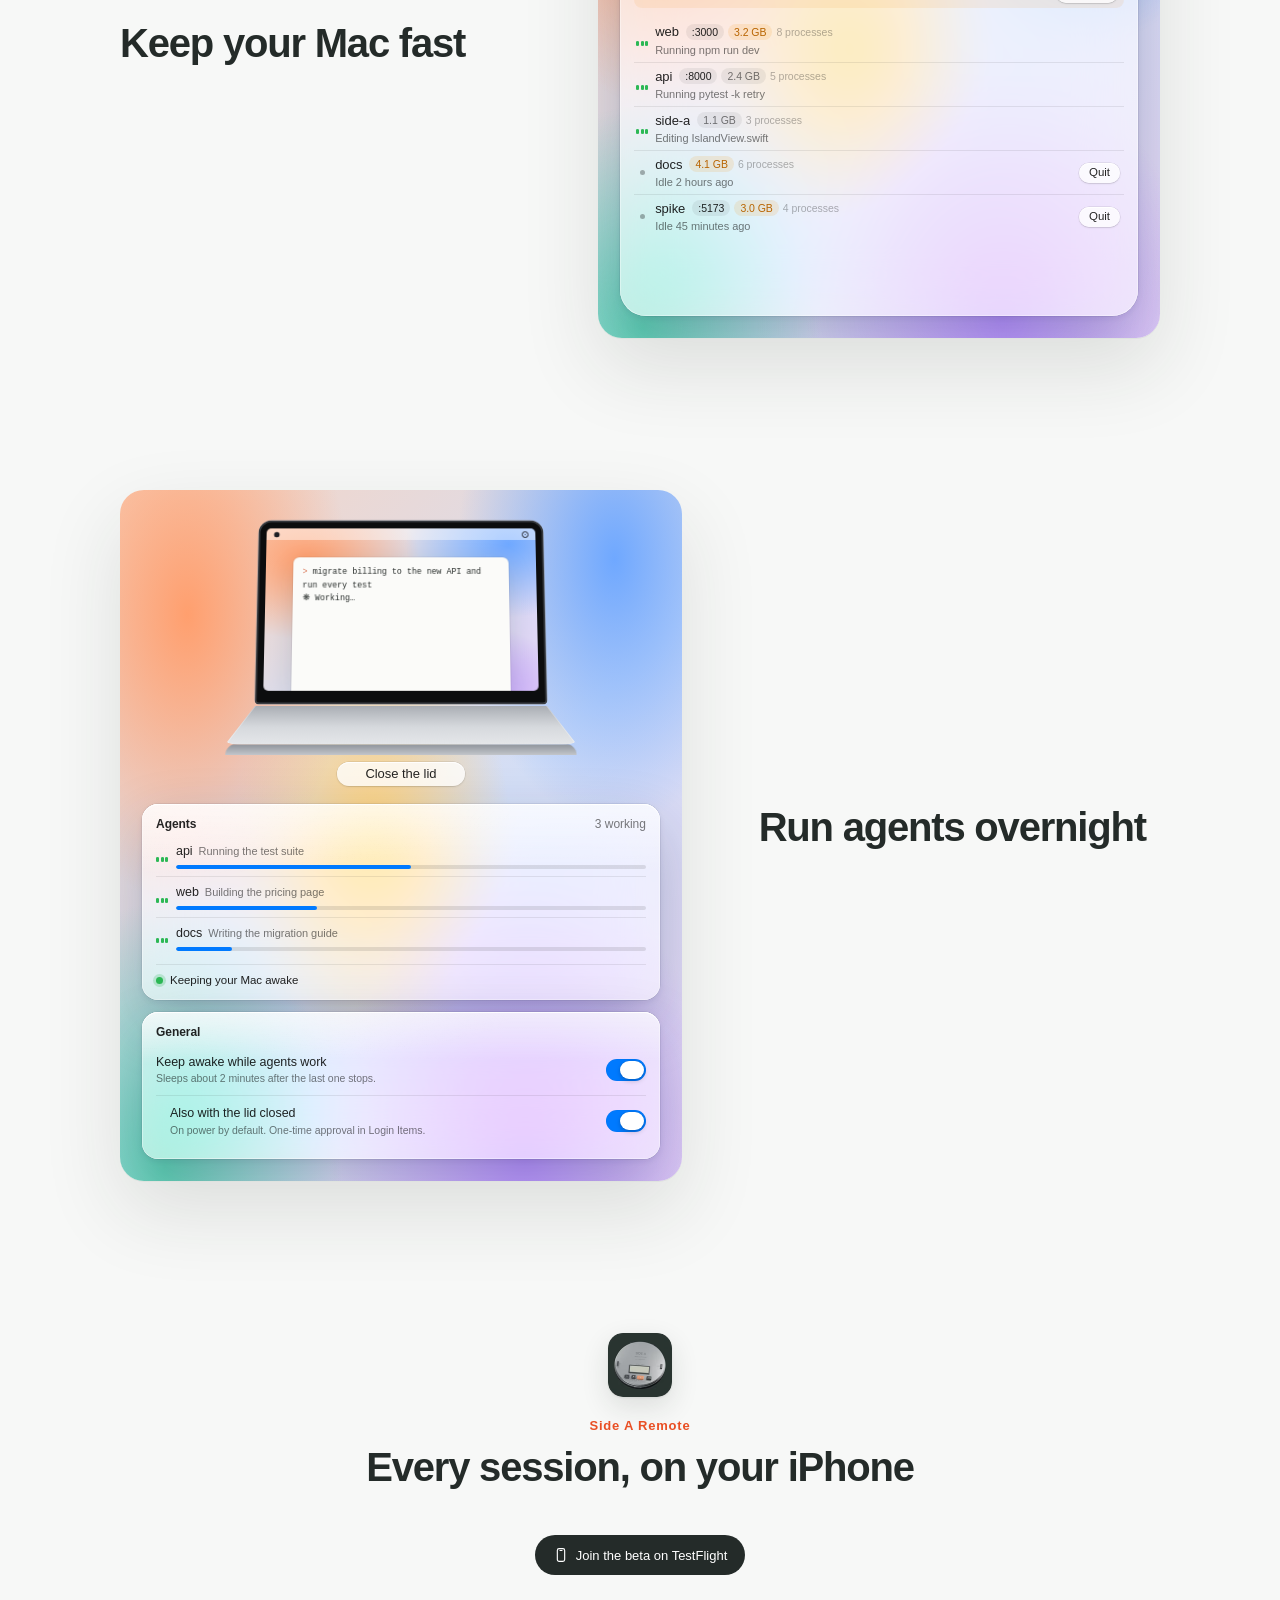
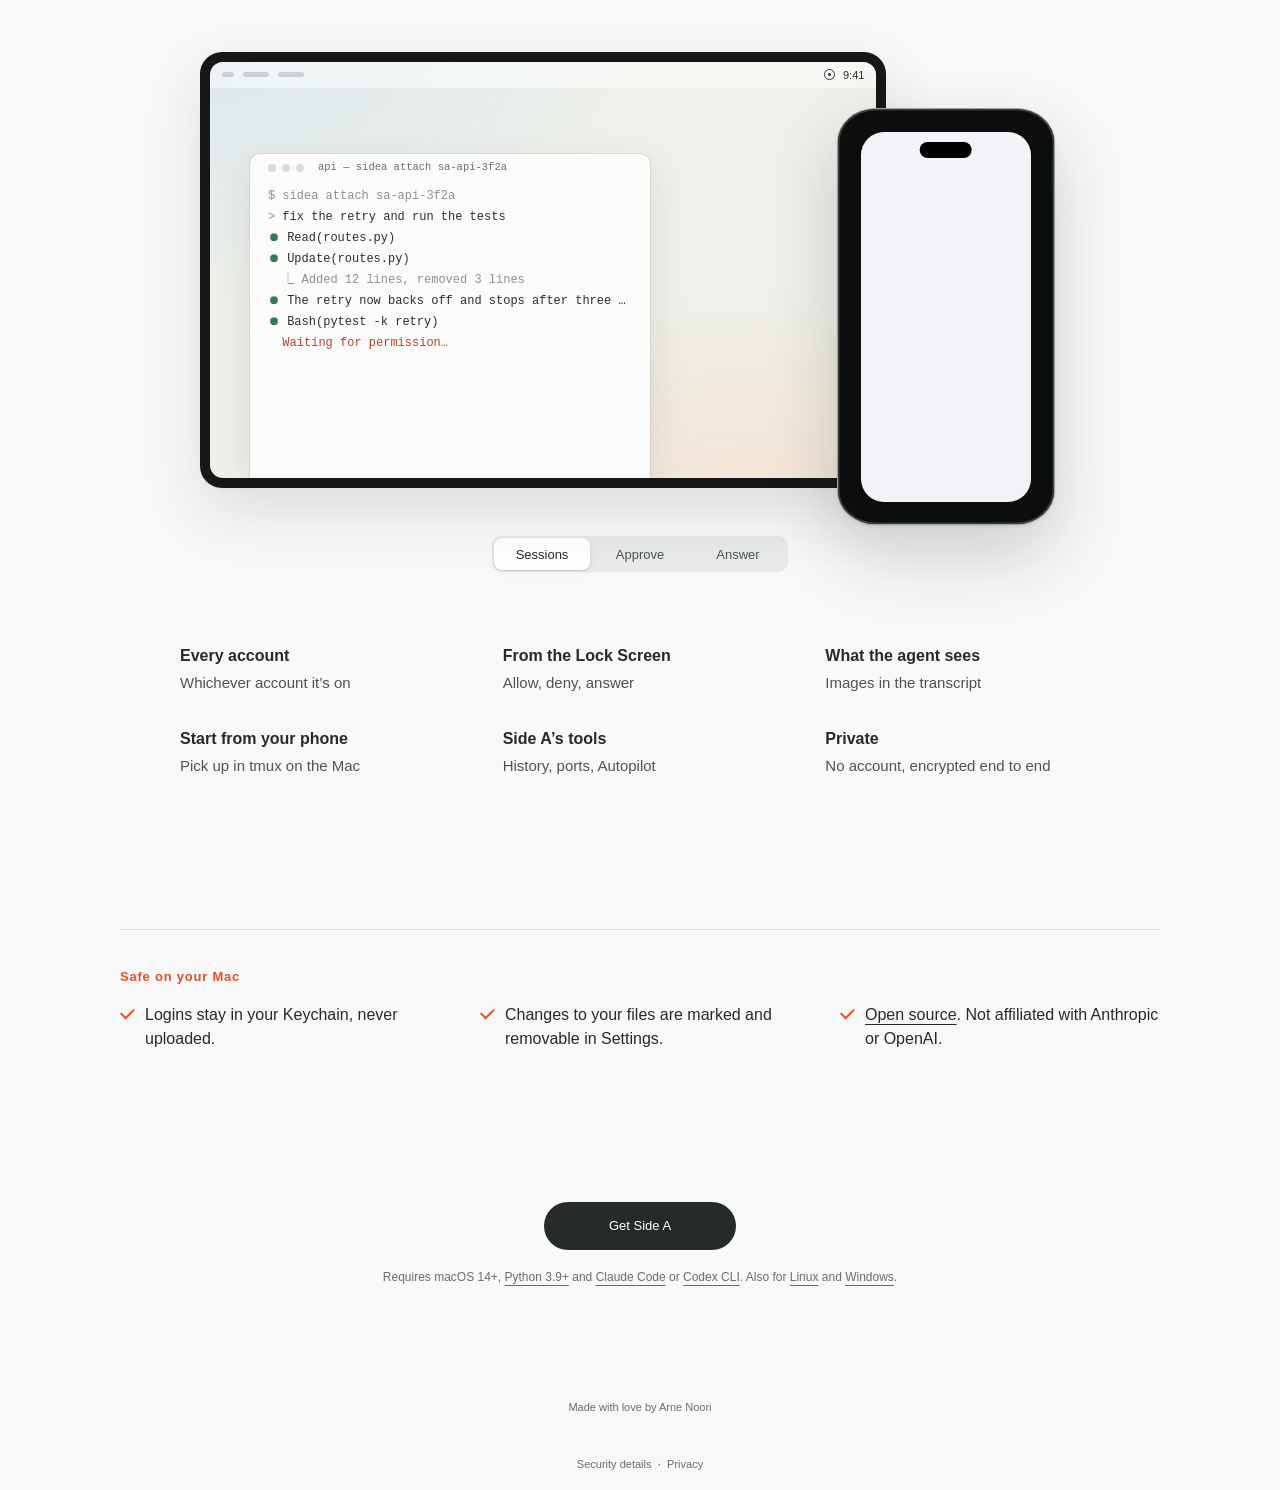
==== commit a9b29140: "site: update the Side A download experience" ====
--- a/docs/index.html
+++ b/docs/index.html
@@ -31,7 +31,7 @@
   <div class="page">
     <header>
       <a class="wordmark" href="./" aria-label="Side A home"><span class="disc-mark" aria-hidden="true"></span>Side A</a>
-      <nav><a class="quiet-button" href="#remote">iPhone</a><a class="quiet-button" href="./linux/">Linux</a><a class="icon-link" href="https://github.com/arnenoori/side-a-source" aria-label="Side A on GitHub" title="GitHub"><svg viewBox="0 0 16 16" aria-hidden="true"><path fill="currentColor" d="M8 0C3.58 0 0 3.58 0 8c0 3.54 2.29 6.53 5.47 7.59.4.07.55-.17.55-.38 0-.19-.01-.82-.01-1.49-2.01.37-2.53-.49-2.69-.94-.09-.23-.48-.94-.82-1.13-.28-.15-.68-.52-.01-.53.63-.01 1.08.58 1.23.82.72 1.21 1.87.87 2.33.66.07-.52.28-.87.51-1.07-1.78-.2-3.64-.89-3.64-3.95 0-.87.31-1.59.82-2.15-.08-.2-.36-1.02.08-2.12 0 0 .67-.21 2.2.82.64-.18 1.32-.27 2-.27.68 0 1.36.09 2 .27 1.53-1.04 2.2-.82 2.2-.82.44 1.1.16 1.92.08 2.12.51.56.82 1.27.82 2.15 0 3.07-1.87 3.75-3.65 3.95.29.25.54.73.54 1.48 0 1.07-.01 1.93-.01 2.2 0 .21.15.46.55.38A8.013 8.013 0 0016 8c0-4.42-3.58-8-8-8z"/></svg></a></nav>
+      <nav><a class="quiet-button" href="#remote">iPhone</a><a class="quiet-button" href="./linux/">Linux</a><a class="quiet-button" href="./windows/">Windows</a><a class="icon-link" href="https://github.com/arnenoori/side-a-source" aria-label="Side A on GitHub" title="GitHub"><svg viewBox="0 0 16 16" aria-hidden="true"><path fill="currentColor" d="M8 0C3.58 0 0 3.58 0 8c0 3.54 2.29 6.53 5.47 7.59.4.07.55-.17.55-.38 0-.19-.01-.82-.01-1.49-2.01.37-2.53-.49-2.69-.94-.09-.23-.48-.94-.82-1.13-.28-.15-.68-.52-.01-.53.63-.01 1.08.58 1.23.82.72 1.21 1.87.87 2.33.66.07-.52.28-.87.51-1.07-1.78-.2-3.64-.89-3.64-3.95 0-.87.31-1.59.82-2.15-.08-.2-.36-1.02.08-2.12 0 0 .67-.21 2.2.82.64-.18 1.32-.27 2-.27.68 0 1.36.09 2 .27 1.53-1.04 2.2-.82 2.2-.82.44 1.1.16 1.92.08 2.12.51.56.82 1.27.82 2.15 0 3.07-1.87 3.75-3.65 3.95.29.25.54.73.54 1.48 0 1.07-.01 1.93-.01 2.2 0 .21.15.46.55.38A8.013 8.013 0 0016 8c0-4.42-3.58-8-8-8z"/></svg></a></nav>
     </header>
     <main>
       <div class="intro">
@@ -632,7 +632,7 @@
 
         <section class="cta">
           <a class="download" data-download="cta" href="https://github.com/arnenoori/side-a-releases/releases">Get Side A</a>
-          <p class="requirements">Requires macOS 14+, <a href="https://www.python.org/downloads/macos/" target="_blank" rel="noopener">Python 3.9+</a> and <a href="https://code.claude.com/docs/en/setup" target="_blank" rel="noopener">Claude Code</a> or <a href="https://developers.openai.com/codex/cli" target="_blank" rel="noopener">Codex CLI</a>. Also for <a href="./linux/">Linux and Windows</a>.</p>
+          <p class="requirements">Requires macOS 14+, <a href="https://www.python.org/downloads/macos/" target="_blank" rel="noopener">Python 3.9+</a> and <a href="https://code.claude.com/docs/en/setup" target="_blank" rel="noopener">Claude Code</a> or <a href="https://developers.openai.com/codex/cli" target="_blank" rel="noopener">Codex CLI</a>. Also for <a href="./linux/">Linux</a> and <a href="./windows/">Windows</a>.</p>
         </section>
       </div>
     </main>
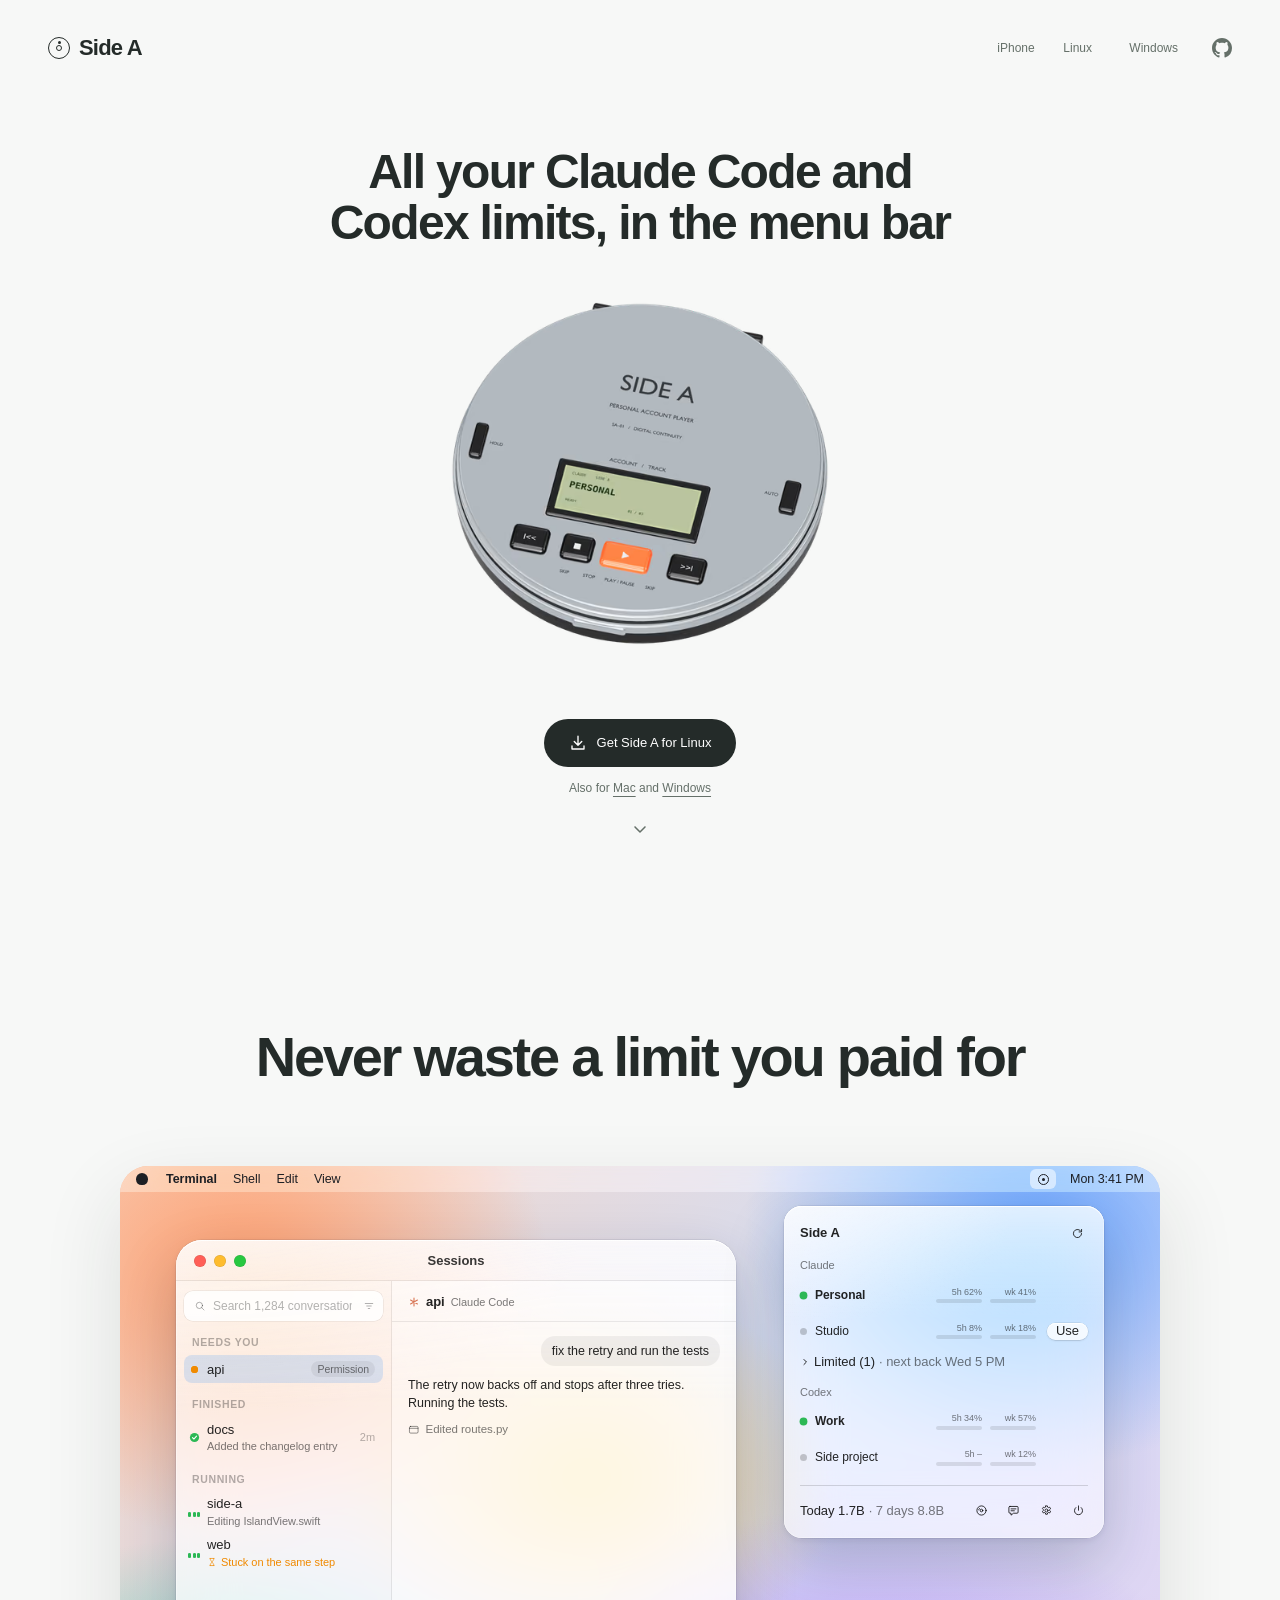
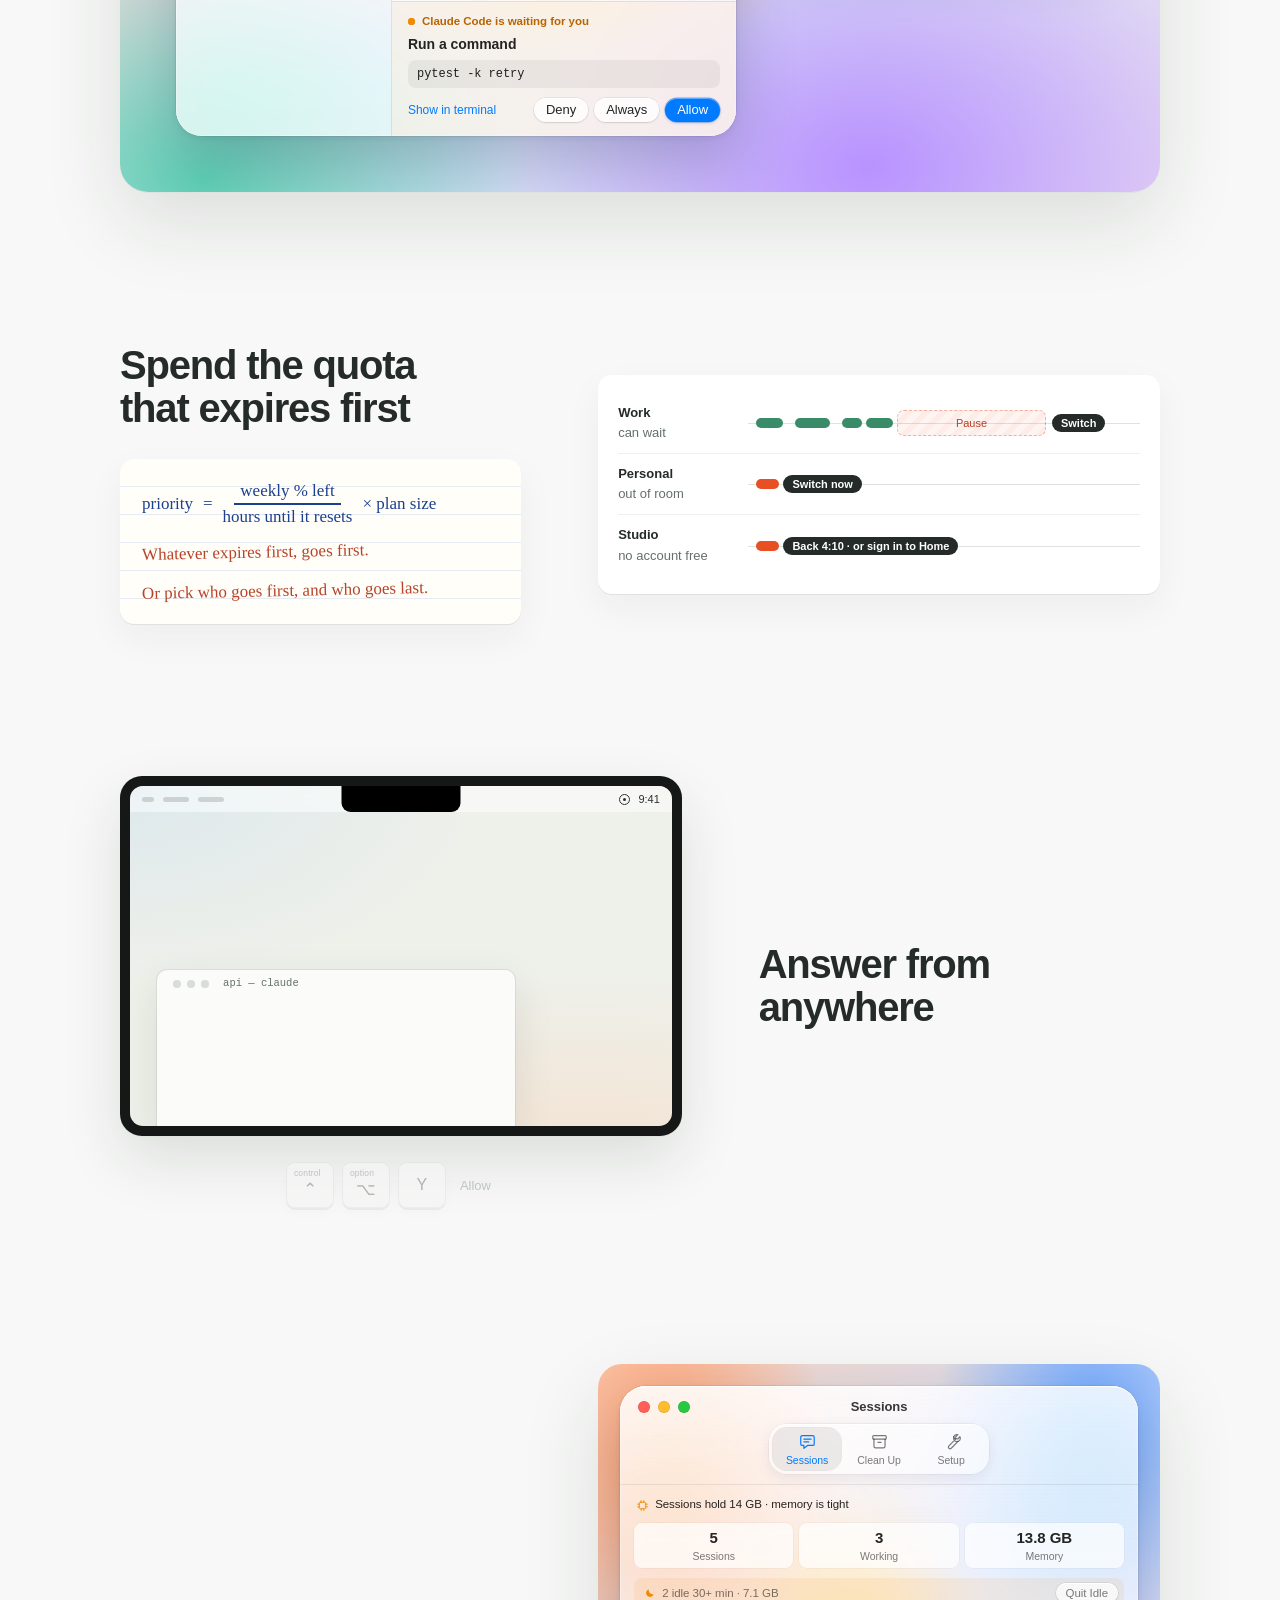
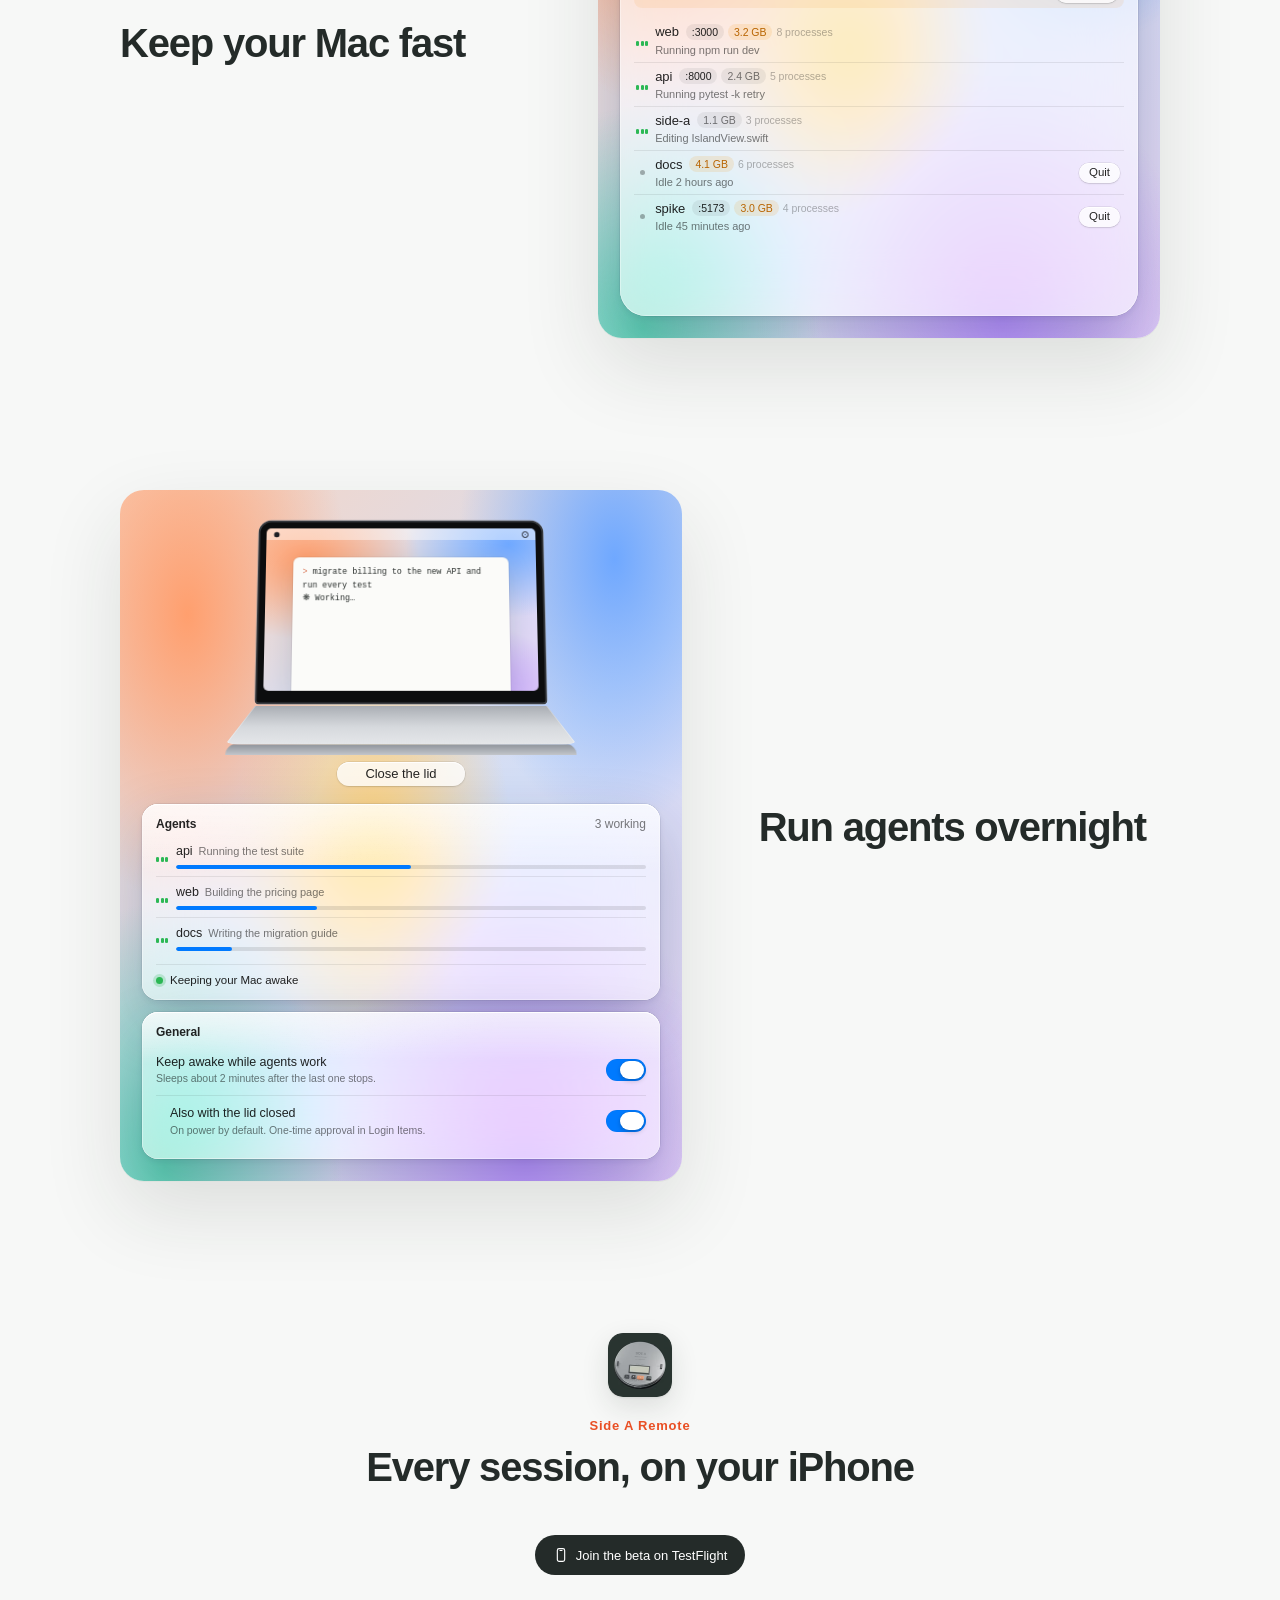
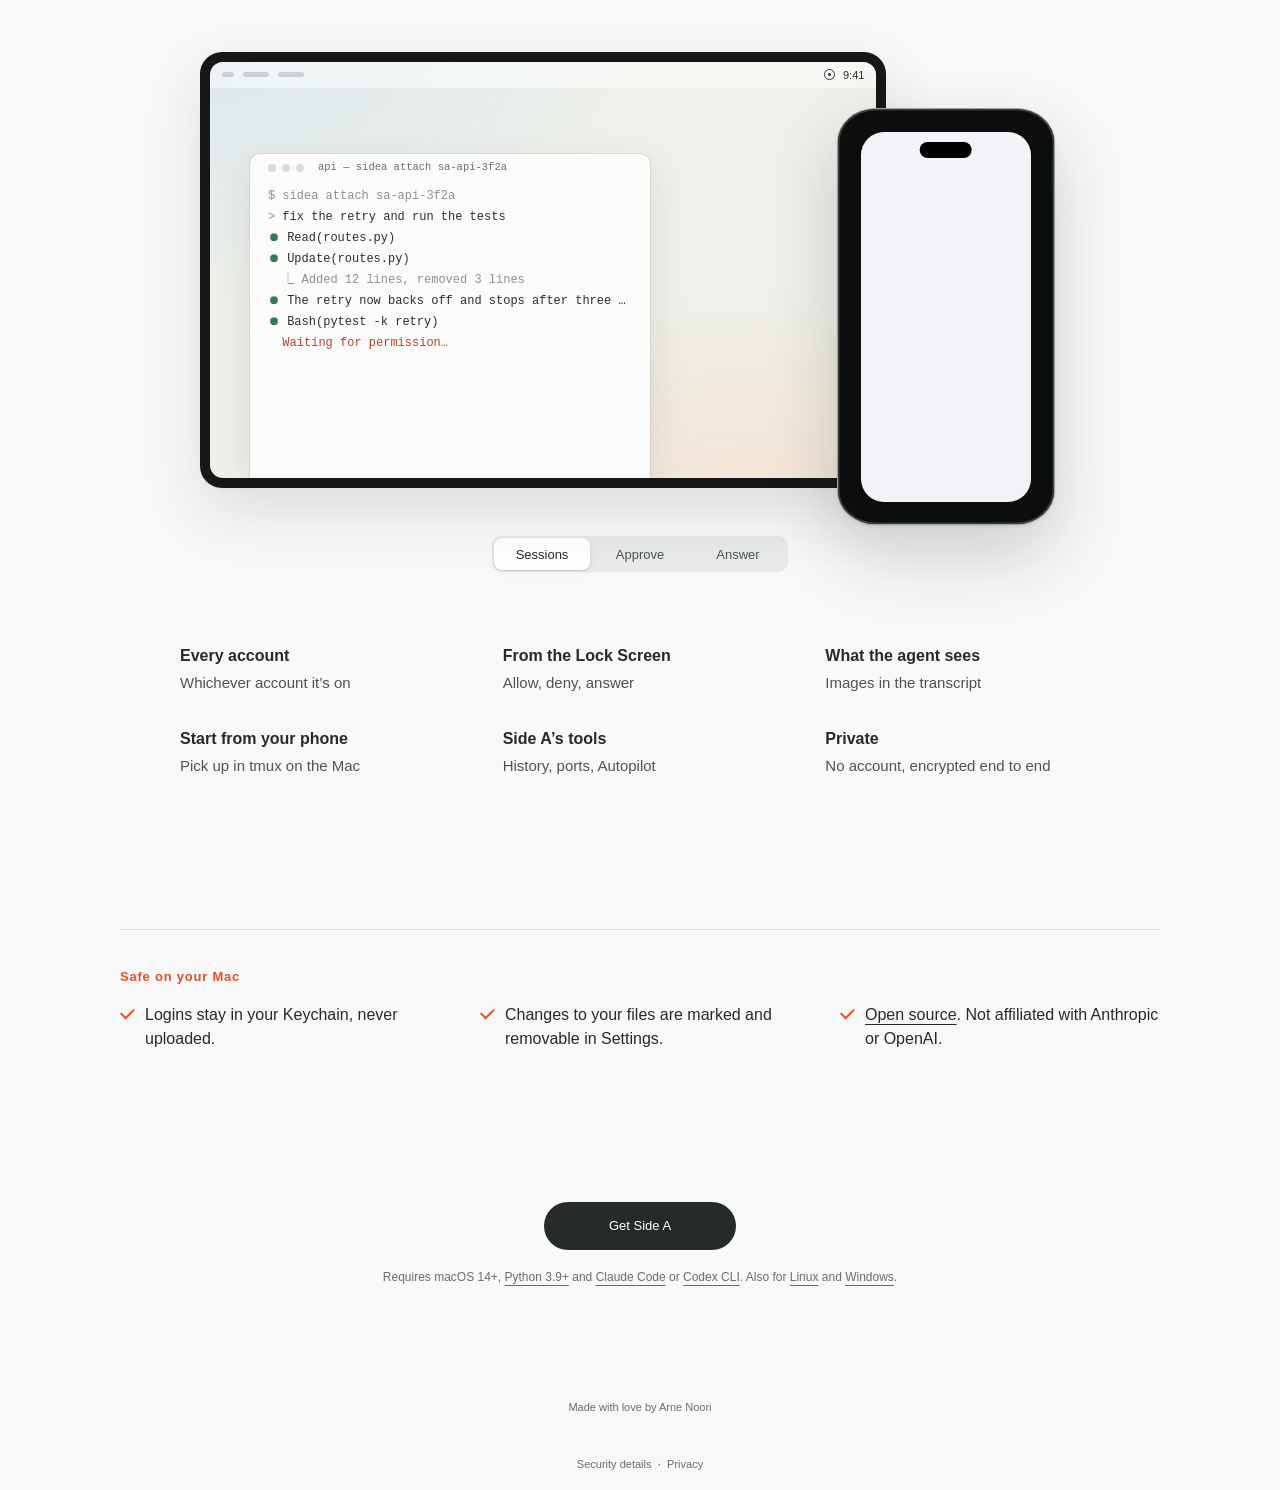
==== commit 3698664c: "site: update the Side A download experience" ====
--- a/docs/index.html
+++ b/docs/index.html
@@ -22,10 +22,10 @@
   <link rel="icon" type="image/svg+xml" href="./favicon.svg" />
   <title>Side A: usage limits and account autopilot for Claude Code and Codex</title>
   <script type="application/ld+json">{"@context":"https://schema.org","@graph":[{"@type":"SoftwareApplication","@id":"https://getsidea.com/#app","name":"Side A","url":"https://getsidea.com/","applicationCategory":"DeveloperApplication","operatingSystem":"macOS 14 or later","description":"A Mac menu bar app that shows the 5-hour and weekly usage limits of all your Claude Code and Codex accounts and switches the Mac-wide login to the account whose quota is most at risk of going unused. Signed and Apple-notarized public preview.","image":"https://getsidea.com/social.jpg","softwareRequirements":"Python 3.9 or later; Claude Code or Codex CLI.","author":{"@type":"Person","name":"Arne Noori","url":"https://arne.ai"},"featureList":["5-hour and weekly limits for every account","Mac-wide account switching","Autopilot based on expiring quota that moves running sessions, timed to keep the prompt cache","Dynamic Island for Claude Code and Codex permission requests, questions, plans and finished sessions","Running sessions with step, flags, notes and stop","Search across every Claude Code and Codex conversation","Token usage by project, day and model, with worth at API prices","5-hour window priming","Keeps the Mac awake while agents work, optionally with the lid closed, and lets it sleep when they finish"]},{"@type":"WebSite","@id":"https://getsidea.com/#website","name":"Side A","url":"https://getsidea.com/","inLanguage":"en"}]}</script>
-  <script type="module" crossorigin src="./assets/main-BRGSlB_s.js"></script>
+  <script type="module" crossorigin src="./assets/main-VtoVbzsx.js"></script>
   <link rel="modulepreload" crossorigin href="./assets/release-B8xN-1T0.js">
   <link rel="stylesheet" crossorigin href="./assets/main-foANFZsY.css">
-  <link rel="stylesheet" crossorigin href="./assets/style-CK1wNR4b.css">
+  <link rel="stylesheet" crossorigin href="./assets/style-BMEOJa5C.css">
 </head>
 <body>
   <div class="page">
@@ -52,6 +52,7 @@
           <svg width="18" height="18" viewBox="0 0 24 24" fill="none" aria-hidden="true"><path d="M12 3v12m-5-5 5 5 5-5M4 16v4h16v-4" stroke="currentColor" stroke-width="1.8" stroke-linecap="round" stroke-linejoin="round" /></svg>
           <span id="download-label">View downloads</span>
         </a>
+        <p class="also" id="also" hidden>Also for <a data-download="also" href="https://github.com/arnenoori/side-a-releases/releases">Mac</a> and <a id="also-other" href="./linux/">Linux</a></p>
         <p class="sr-only" id="release-status" role="status"></p>
         <noscript><p><a href="https://github.com/arnenoori/side-a-releases/releases">View available downloads</a></p></noscript>
       </div>
--- a/docs/assets/style-BMEOJa5C.css
+++ b/docs/assets/style-BMEOJa5C.css
@@ -0,0 +1 @@
+:root{color:#242b29;font-synthesis:none;--ink:#242b29;--muted:#657069;--line:#dfe3df;--orange:#e94f24;--ease-out:cubic-bezier(.23, 1, .32, 1);--lightningcss-light:initial;--lightningcss-dark: ;color-scheme:light;-webkit-font-smoothing:antialiased;background:#f7f8f7;font-family:-apple-system,BlinkMacSystemFont,Helvetica Neue,sans-serif}::selection{color:var(--ink);background:#e94f2438}img,canvas{-webkit-user-drag:none;-webkit-user-select:none;user-select:none}*{box-sizing:border-box}body{margin:0}button,a{-webkit-tap-highlight-color:transparent;touch-action:manipulation}button{font:inherit;color:inherit;cursor:pointer}a{color:inherit;text-underline-offset:4px}button:focus-visible,a:focus-visible,canvas:focus-visible,summary:focus-visible{outline:2px solid var(--orange);outline-offset:5px}button:active,.download:active{transform:scale(.97)}button,.download{transition:color .12s ease, background-color .12s ease, transform .16s var(--ease-out)}.page{flex-direction:column;width:min(1440px,100%);min-height:100svh;margin:auto;padding:26px 48px 16px;display:flex}header{justify-content:space-between;align-items:center;min-height:44px;display:flex}.wordmark{letter-spacing:-.8px;align-items:center;gap:9px;font-size:22px;font-weight:600;text-decoration:none;display:flex}.disc-mark{width:22px;height:22px;transition:transform .3s var(--ease-out);border:1.5px solid;border-radius:50%;position:relative}.disc-mark:before{content:"";background:currentColor;border-radius:50%;width:3px;height:3px;margin-left:-1.5px;position:absolute;top:3px;left:50%}.disc-mark:after{content:"";border:1.5px solid;border-radius:50%;position:absolute;inset:7px}.quiet-button,footer a{background:0 0;border:0;min-width:44px;min-height:44px;padding:10px 0;font-size:12px}main{flex-direction:column;flex:1;justify-content:center;align-items:center;padding:20px 0;display:flex}.stage{width:min(800px,100%);height:clamp(300px,60svh,580px);position:relative}.stage canvas{touch-action:pan-y;opacity:0;width:100%;height:100%;transition:opacity .2s var(--ease-out);display:block}.stage.ready canvas{opacity:1}.fallback{object-fit:contain;pointer-events:none;width:85%;height:100%;position:absolute;top:0;left:7.5%}.stage.ready .fallback{visibility:hidden;transition:visibility 0s .22s}@view-transition{navigation:auto}::view-transition-group(root){animation-duration:.18s;animation-timing-function:var(--ease-out)}header{view-transition-name:header}.download-area{text-align:center;padding:20px 0 8px}.download{background:var(--ink);color:#fff;border-radius:30px;justify-content:center;align-items:center;gap:10px;min-width:192px;min-height:48px;padding:14px 24px;font-size:13px;font-weight:500;text-decoration:none;display:inline-flex}@media (hover:hover) and (pointer:fine){.download:hover{background:#3b4540}}.download[aria-disabled=true]{color:#747c77;cursor:default;background:#e6e9e6}.requirements{color:var(--muted);margin:14px 0 0;font-size:11px}.also{color:var(--muted);margin:14px 0 0;font-size:12px}footer{color:var(--muted);flex-direction:column;align-items:center;display:flex}footer .fine{align-items:center;gap:6px;margin:0;font-size:11px;display:flex}footer .fine a,footer .fine .text-button{min-width:0;min-height:0;color:inherit;cursor:pointer;padding:4px 0;font-size:11px;text-decoration:none}footer a{font-size:11px;text-decoration:none}.text-button{font:inherit;text-underline-offset:4px;background:0 0;border:0;padding:0;text-decoration:underline}@media (hover:hover) and (pointer:fine){footer a:hover,footer .text-button:hover,.quiet-button:hover,.icon-link:hover{color:var(--ink)}}dialog{color:var(--ink);background:#fafbf9;border:1px solid #e0e4df;border-radius:22px;width:min(390px,100% - 32px);max-height:calc(100svh - 48px);padding:32px;overflow-y:auto;box-shadow:0 24px 90px #20282024}dialog::backdrop{-webkit-backdrop-filter:blur(8px);backdrop-filter:blur(8px);background:#20282030}dialog[open]{opacity:1;transition:opacity .2s var(--ease-out), transform .2s var(--ease-out);transform:none}dialog[open]::backdrop{opacity:1;transition:opacity .2s var(--ease-out)}@starting-style{dialog[open]{opacity:0;transform:scale(.96)}dialog[open]::backdrop{opacity:0}}dialog h2{letter-spacing:-.8px;margin:0 0 28px;font-size:26px;font-weight:600}dialog p{color:#626b65;font-size:13px;line-height:1.6}.dialog-link{margin:20px 0 0}.close{background:0 0;border:0;width:44px;height:44px;font-size:25px;position:absolute;top:12px;right:12px}.steps{counter-reset:step;margin:0 0 28px;padding:0;list-style:none}.steps li{align-items:baseline;gap:16px;margin:22px 0;font-size:14px;line-height:1.5;display:flex}.steps li:before{counter-increment:step;content:counter(step);color:var(--muted);font-variant-numeric:tabular-nums;font-size:12px}details{border-top:1px solid var(--line);padding-top:8px;font-size:12px}summary{cursor:pointer;min-height:44px;color:var(--muted);align-content:center;display:list-item}.sr-only{clip:rect(0,0,0,0);white-space:nowrap;border:0;width:1px;height:1px;margin:-1px;padding:0;position:absolute;overflow:hidden}@media (width<=600px){.page{padding:18px 22px 10px}.wordmark{font-size:20px}main{padding:24px 0}.stage{width:100%;height:clamp(300px,53svh,470px)}.download-area{padding-top:22px}dialog{padding:28px}}@media (prefers-reduced-motion:reduce){button:active,.download:active{transform:none}@starting-style{dialog[open]{transform:none}}*{scroll-behavior:auto!important}}nav{align-items:center;gap:22px;display:flex}.icon-link{min-width:44px;min-height:44px;color:var(--muted);justify-content:center;align-items:center;margin-right:-12px;display:inline-flex}.icon-link svg{width:20px;height:20px}.quiet-button{color:var(--muted);align-items:center;line-height:1;text-decoration:none;display:inline-flex}.title{text-align:center;max-width:640px;padding:8px 0 0}.title h1{letter-spacing:-.035em;text-wrap:balance;margin:0;font-size:clamp(30px,4.4vw,48px);font-weight:600;line-height:1.06}.title p{color:var(--muted);text-wrap:balance;max-width:470px;margin:14px auto 0;font-size:clamp(15px,1.5vw,18px);line-height:1.45}.stage{height:clamp(280px,50svh,520px)}.intro{flex-direction:column;justify-content:center;align-items:center;width:100%;min-height:calc(100svh - 90px);display:flex}.scroll-cue{width:44px;height:44px;color:var(--muted);border-radius:50%;place-items:center;margin:4px auto 0;display:grid}@media (hover:hover) and (pointer:fine){.scroll-cue:hover{color:var(--ink);background:#eceeec}}#how{scroll-margin-top:12px}@media (prefers-reduced-motion:no-preference){html{scroll-behavior:smooth}}
